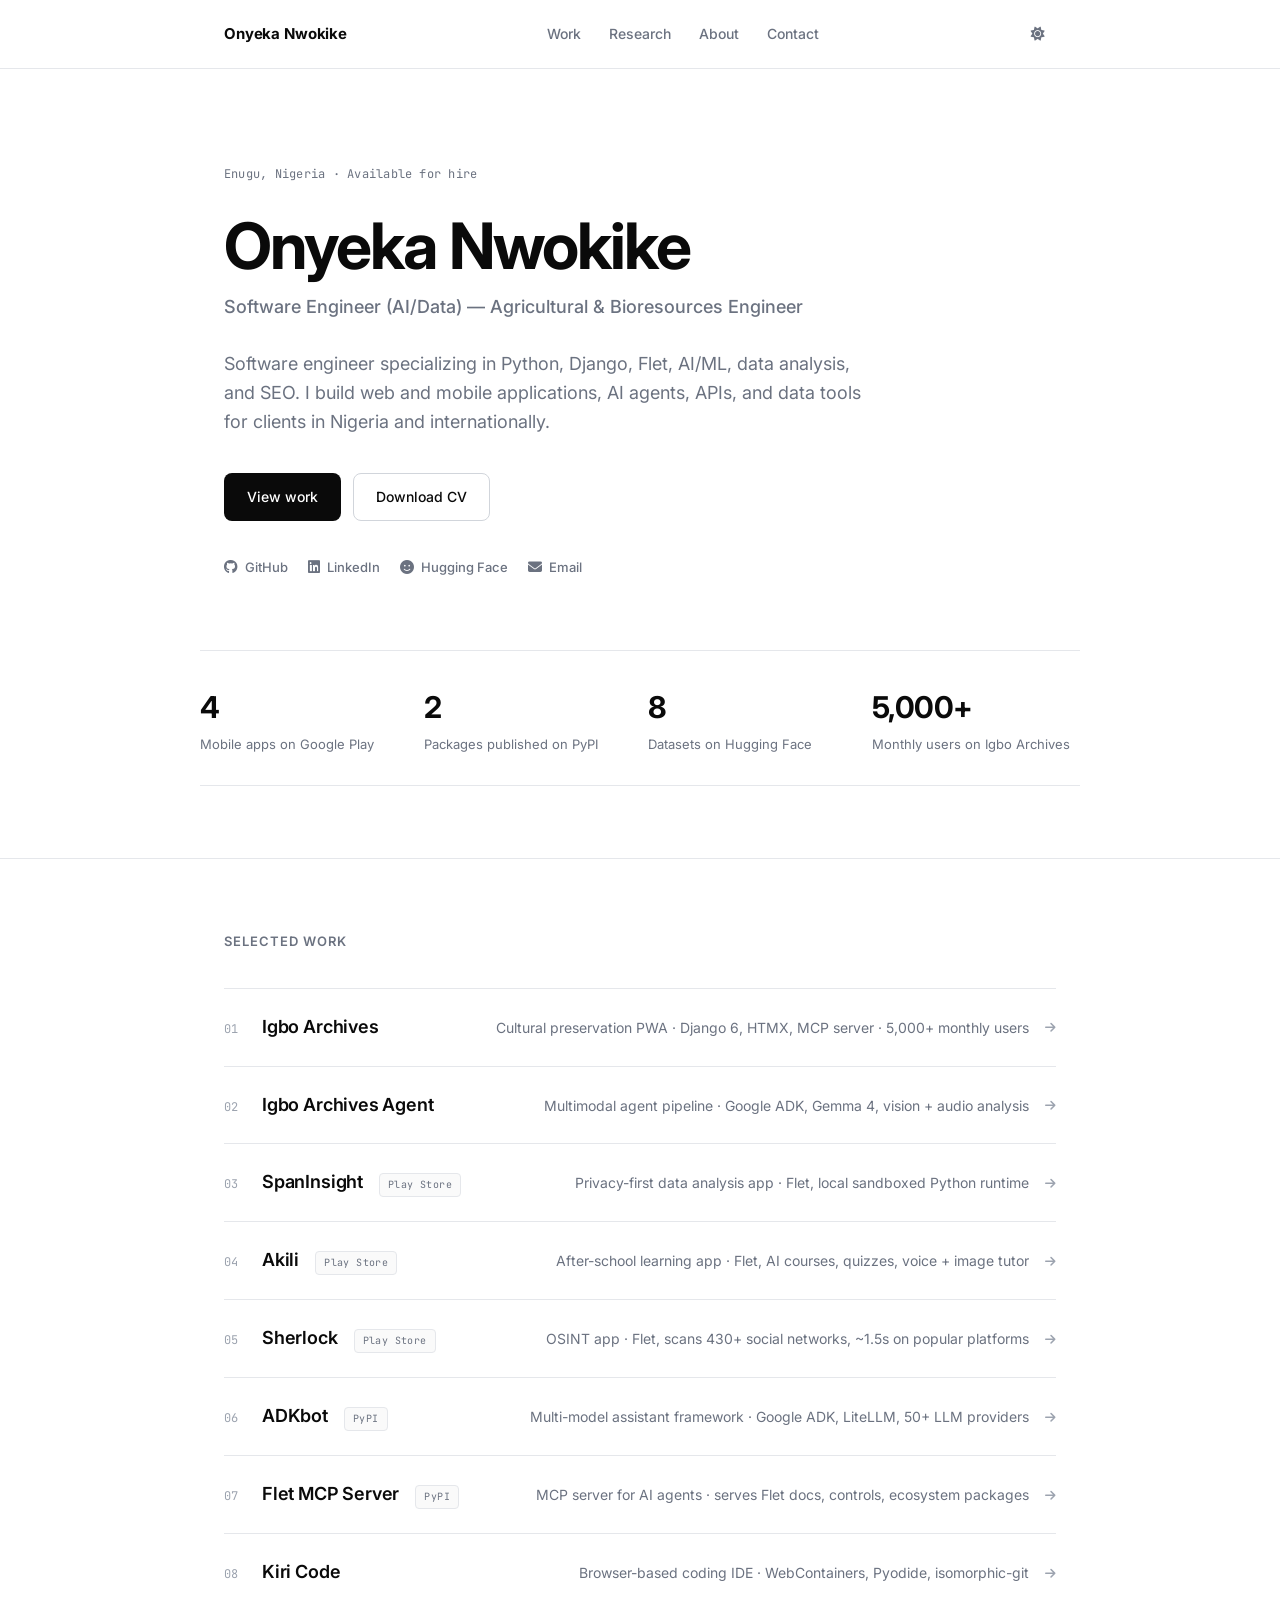
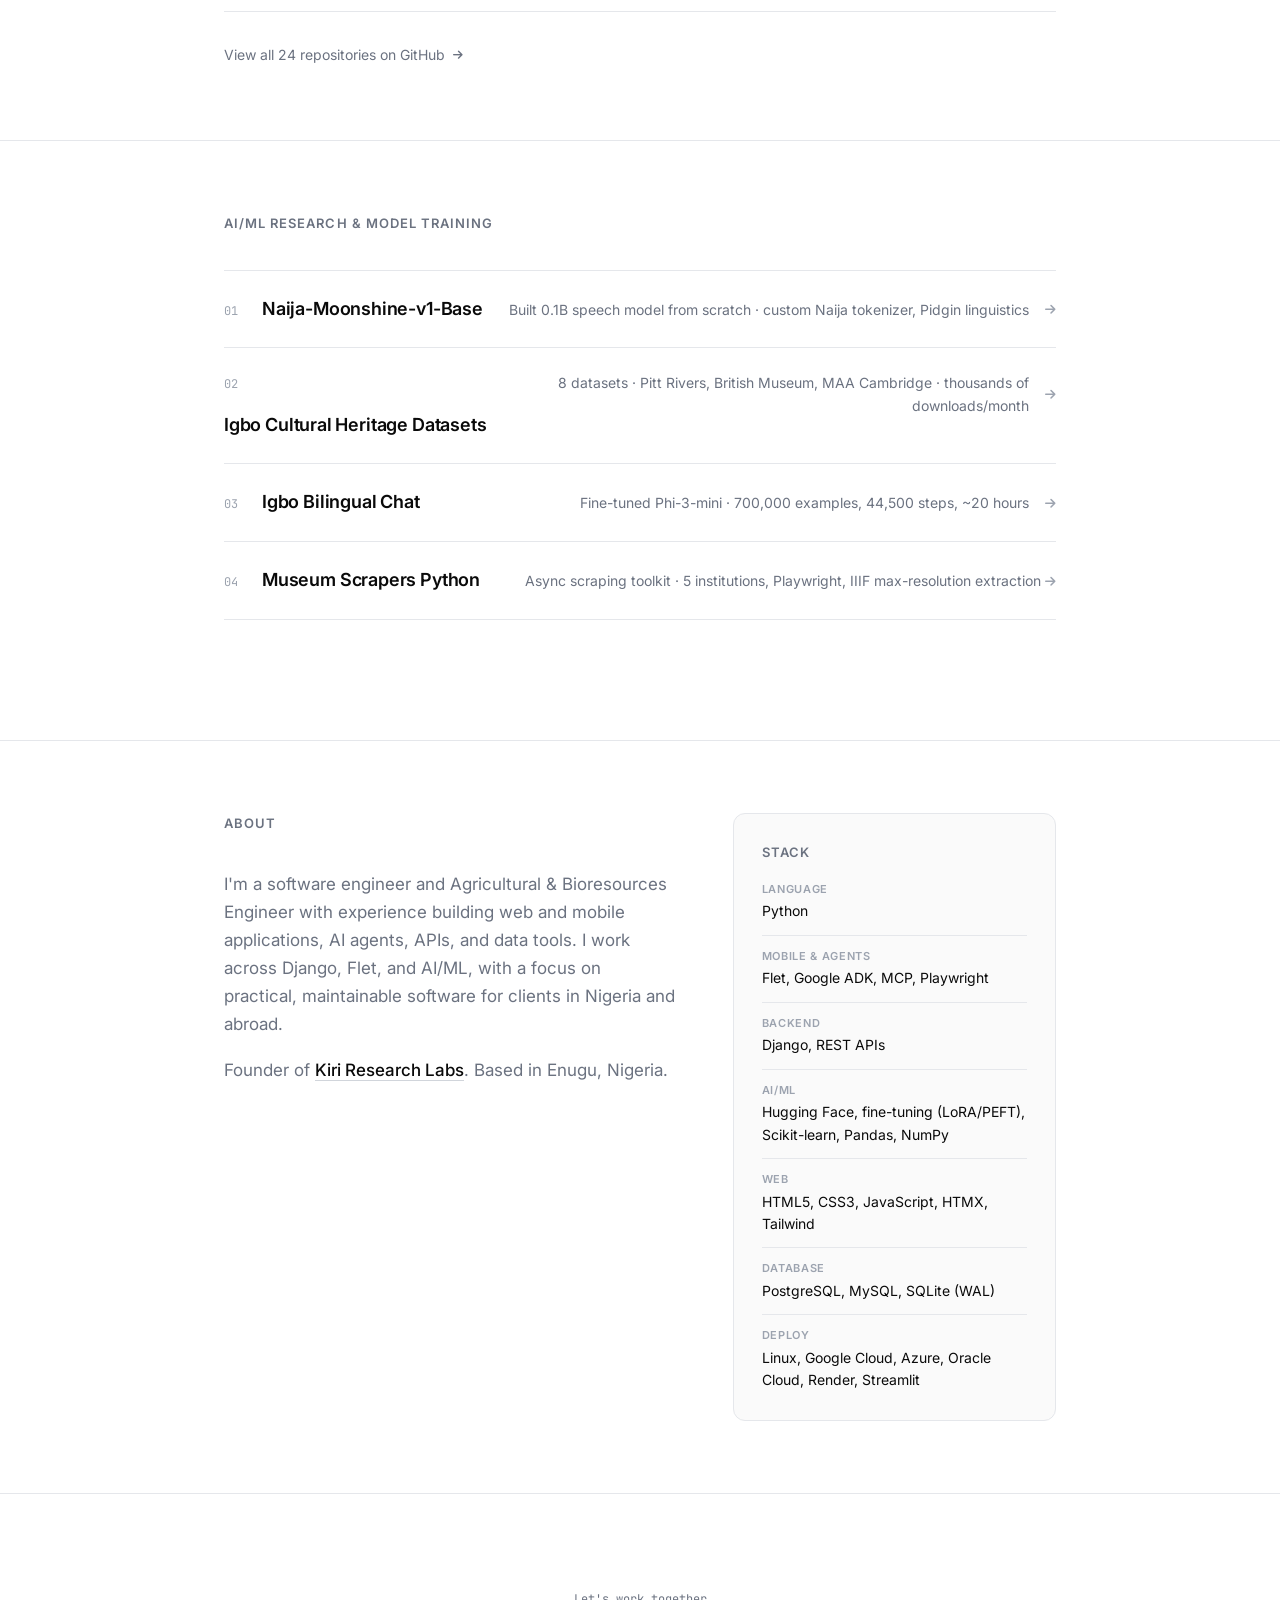
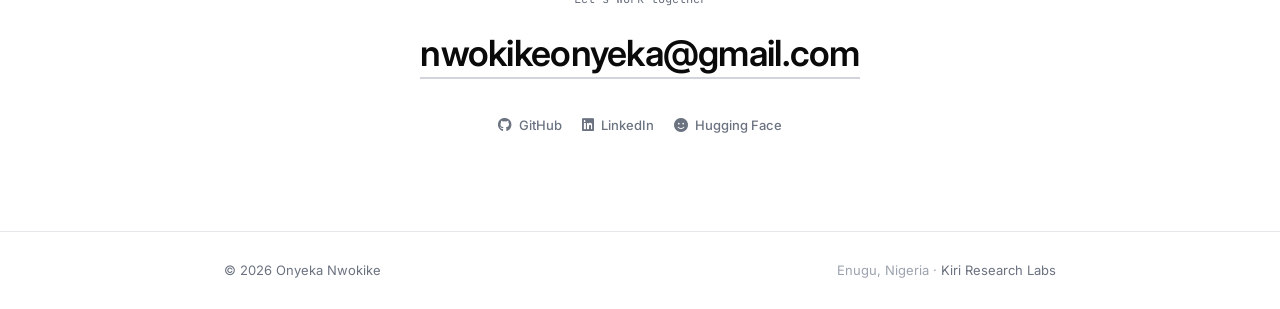
==== index.html @ c1fd8513 "Redesign portfolio (Minimal Mono) + update CV + services - index.html: generalist hero mirroring CV," ====
<!DOCTYPE html>
<html lang="en">
<head>
  <meta charset="utf-8"/>
  <meta name="viewport" content="width=device-width, initial-scale=1.0"/>
  <title>Onyeka Nwokike — Software Engineer (AI/Data)</title>
  <meta name="description" content="Onyeka Nwokike — Software Engineer specializing in Python, Django, Flet, AI/ML, data analysis, and SEO. Web and mobile applications, AI agents, APIs, and data tools."/>

  <!-- Theme: set BEFORE paint to avoid flash -->
  <script>
    (function () {
      try {
        var saved = localStorage.getItem('theme') || 'system';
        var sysDark = window.matchMedia('(prefers-color-scheme: dark)').matches;
        var dark = saved === 'dark' || (saved === 'system' && sysDark);
        document.documentElement.setAttribute('data-theme', dark ? 'dark' : 'light');
      } catch (e) {
        document.documentElement.setAttribute('data-theme', 'light');
      }
    })();
  </script>

  <link rel="preconnect" href="https://fonts.googleapis.com">
  <link rel="preconnect" href="https://fonts.gstatic.com" crossorigin>
  <link href="https://fonts.googleapis.com/css2?family=Inter:wght@400;500;600;700;800&family=JetBrains+Mono:wght@400;500&display=swap" rel="stylesheet">
  <link rel="stylesheet" href="https://cdnjs.cloudflare.com/ajax/libs/font-awesome/6.4.0/css/all.min.css">
  <link href="css/style.css" rel="stylesheet"/>
  <link href="images/FB_IMG.jpg" rel="icon"/>
</head>
<body>
  <nav class="nav">
    <div class="nav-inner">
      <a href="#top" class="nav-logo">Onyeka Nwokike</a>
      <ul class="nav-links" id="navLinks">
        <li><a href="#work">Work</a></li>
        <li><a href="#research">Research</a></li>
        <li><a href="#about">About</a></li>
        <li><a href="mailto:nwokikeonyeka@gmail.com">Contact</a></li>
      </ul>
      <div class="nav-actions">
        <button id="themeToggle" class="theme-toggle" title="Switch theme" aria-label="Switch theme">
          <i class="fas fa-sun icon-light" aria-hidden="true"></i>
          <i class="fas fa-moon icon-dark" aria-hidden="true"></i>
          <i class="fas fa-desktop icon-system" aria-hidden="true"></i>
        </button>
        <button class="menu-btn" id="menuBtn" aria-label="Open menu">
          <span class="bar"></span>
          <span class="bar"></span>
        </button>
      </div>
    </div>
  </nav>

  <div class="mobile-menu" id="mobileMenu">
    <button aria-label="Close menu" class="close-btn" id="closeMenu">×</button>
    <ul>
      <li><a href="#work">Work</a></li>
      <li><a href="#research">Research</a></li>
      <li><a href="#about">About</a></li>
      <li><a href="mailto:nwokikeonyeka@gmail.com">Contact</a></li>
    </ul>
  </div>

  <main id="top">

    <!-- HERO -->
    <section class="hero">
      <div class="container">
        <p class="eyebrow">Enugu, Nigeria · Available for hire</p>
        <h1 class="hero-title">Onyeka Nwokike</h1>
        <p class="hero-sub">Software Engineer (AI/Data) — Agricultural &amp; Bioresources Engineer</p>
        <p class="hero-lede">
          Software engineer specializing in Python, Django, Flet, AI/ML, data analysis, and SEO. I build web and mobile applications, AI agents, APIs, and data tools for clients in Nigeria and internationally.
        </p>
        <div class="hero-actions">
          <a class="btn btn-primary" href="#work">View work</a>
          <a class="btn btn-ghost" href="pdfs/CV_ONYEKA_NWOKIKE.pdf" target="_blank">Download CV</a>
        </div>
        <div class="hero-socials">
          <a href="https://github.com/Nwokike" target="_blank" aria-label="GitHub"><i class="fab fa-github"></i> GitHub</a>
          <a href="https://www.linkedin.com/in/onyeka-nwokike" target="_blank" aria-label="LinkedIn"><i class="fab fa-linkedin"></i> LinkedIn</a>
          <a href="https://huggingface.co/nwokikeonyeka" target="_blank" aria-label="Hugging Face"><i class="fas fa-face-smile"></i> Hugging Face</a>
          <a href="mailto:nwokikeonyeka@gmail.com" aria-label="Email"><i class="fas fa-envelope"></i> Email</a>
        </div>
      </div>
    </section>

    <!-- STATS -->
    <section class="stats">
      <div class="container stats-grid">
        <div class="stat">
          <div class="stat-num">4</div>
          <div class="stat-label">Mobile apps on Google Play</div>
        </div>
        <div class="stat">
          <div class="stat-num">2</div>
          <div class="stat-label">Packages published on PyPI</div>
        </div>
        <div class="stat">
          <div class="stat-num">8</div>
          <div class="stat-label">Datasets on Hugging Face</div>
        </div>
        <div class="stat">
          <div class="stat-num">5,000+</div>
          <div class="stat-label">Monthly users on Igbo Archives</div>
        </div>
      </div>
    </section>

    <!-- WORK -->
    <section class="section" id="work">
      <div class="container">
        <h2 class="section-head">Selected Work</h2>
        <ol class="work-list">

          <li class="work-item">
            <a class="work-link" href="https://github.com/Nwokike/igbo-archives-platform" target="_blank">
              <div class="work-meta">
                <span class="work-num">01</span>
                <span class="work-title">Igbo Archives</span>
              </div>
              <div class="work-info">
                <span class="work-desc">Cultural preservation PWA · Django 6, HTMX, MCP server · 5,000+ monthly users</span>
                <span class="work-arrow"><i class="fas fa-arrow-right"></i></span>
              </div>
            </a>
          </li>

          <li class="work-item">
            <a class="work-link" href="https://github.com/Nwokike/Archives-Agent" target="_blank">
              <div class="work-meta">
                <span class="work-num">02</span>
                <span class="work-title">Igbo Archives Agent</span>
              </div>
              <div class="work-info">
                <span class="work-desc">Multimodal agent pipeline · Google ADK, Gemma 4, vision + audio analysis</span>
                <span class="work-arrow"><i class="fas fa-arrow-right"></i></span>
              </div>
            </a>
          </li>

          <li class="work-item">
            <a class="work-link" href="https://play.google.com/store/apps/details?id=com.spaninsight.app" target="_blank">
              <div class="work-meta">
                <span class="work-num">03</span>
                <span class="work-title">SpanInsight</span>
                <span class="badge-store">Play Store</span>
              </div>
              <div class="work-info">
                <span class="work-desc">Privacy-first data analysis app · Flet, local sandboxed Python runtime</span>
                <span class="work-arrow"><i class="fas fa-arrow-right"></i></span>
              </div>
            </a>
          </li>

          <li class="work-item">
            <a class="work-link" href="https://play.google.com/store/apps/details?id=ng.kiri.akili" target="_blank">
              <div class="work-meta">
                <span class="work-num">04</span>
                <span class="work-title">Akili</span>
                <span class="badge-store">Play Store</span>
              </div>
              <div class="work-info">
                <span class="work-desc">After-school learning app · Flet, AI courses, quizzes, voice + image tutor</span>
                <span class="work-arrow"><i class="fas fa-arrow-right"></i></span>
              </div>
            </a>
          </li>

          <li class="work-item">
            <a class="work-link" href="https://play.google.com/store/apps/details?id=ng.kiri.sherlock" target="_blank">
              <div class="work-meta">
                <span class="work-num">05</span>
                <span class="work-title">Sherlock</span>
                <span class="badge-store">Play Store</span>
              </div>
              <div class="work-info">
                <span class="work-desc">OSINT app · Flet, scans 430+ social networks, ~1.5s on popular platforms</span>
                <span class="work-arrow"><i class="fas fa-arrow-right"></i></span>
              </div>
            </a>
          </li>

          <li class="work-item">
            <a class="work-link" href="https://github.com/Nwokike/ADKbot" target="_blank">
              <div class="work-meta">
                <span class="work-num">06</span>
                <span class="work-title">ADKbot</span>
                <span class="badge-store">PyPI</span>
              </div>
              <div class="work-info">
                <span class="work-desc">Multi-model assistant framework · Google ADK, LiteLLM, 50+ LLM providers</span>
                <span class="work-arrow"><i class="fas fa-arrow-right"></i></span>
              </div>
            </a>
          </li>

          <li class="work-item">
            <a class="work-link" href="https://github.com/Nwokike/flet-mcp-server" target="_blank">
              <div class="work-meta">
                <span class="work-num">07</span>
                <span class="work-title">Flet MCP Server</span>
                <span class="badge-store">PyPI</span>
              </div>
              <div class="work-info">
                <span class="work-desc">MCP server for AI agents · serves Flet docs, controls, ecosystem packages</span>
                <span class="work-arrow"><i class="fas fa-arrow-right"></i></span>
              </div>
            </a>
          </li>

          <li class="work-item">
            <a class="work-link" href="https://github.com/Nwokike/kiri-code" target="_blank">
              <div class="work-meta">
                <span class="work-num">08</span>
                <span class="work-title">Kiri Code</span>
              </div>
              <div class="work-info">
                <span class="work-desc">Browser-based coding IDE · WebContainers, Pyodide, isomorphic-git</span>
                <span class="work-arrow"><i class="fas fa-arrow-right"></i></span>
              </div>
            </a>
          </li>

        </ol>
        <a class="see-all" href="https://github.com/Nwokike?tab=repositories" target="_blank">View all 24 repositories on GitHub <i class="fas fa-arrow-right"></i></a>
      </div>
    </section>

    <!-- RESEARCH -->
    <section class="section" id="research">
      <div class="container">
        <h2 class="section-head">AI/ML Research &amp; Model Training</h2>
        <ol class="work-list">

          <li class="work-item">
            <a class="work-link" href="https://huggingface.co/KiriLabs/Naija-Moonshine-v1-Base" target="_blank">
              <div class="work-meta">
                <span class="work-num">01</span>
                <span class="work-title">Naija-Moonshine-v1-Base</span>
              </div>
              <div class="work-info">
                <span class="work-desc">Built 0.1B speech model from scratch · custom Naija tokenizer, Pidgin linguistics</span>
                <span class="work-arrow"><i class="fas fa-arrow-right"></i></span>
              </div>
            </a>
          </li>

          <li class="work-item">
            <a class="work-link" href="https://huggingface.co/nwokikeonyeka" target="_blank">
              <div class="work-meta">
                <span class="work-num">02</span>
                <span class="work-title">Igbo Cultural Heritage Datasets</span>
              </div>
              <div class="work-info">
                <span class="work-desc">8 datasets · Pitt Rivers, British Museum, MAA Cambridge · thousands of downloads/month</span>
                <span class="work-arrow"><i class="fas fa-arrow-right"></i></span>
              </div>
            </a>
          </li>

          <li class="work-item">
            <a class="work-link" href="https://github.com/Nwokike/igbo-bilingual-chat" target="_blank">
              <div class="work-meta">
                <span class="work-num">03</span>
                <span class="work-title">Igbo Bilingual Chat</span>
              </div>
              <div class="work-info">
                <span class="work-desc">Fine-tuned Phi-3-mini · 700,000 examples, 44,500 steps, ~20 hours</span>
                <span class="work-arrow"><i class="fas fa-arrow-right"></i></span>
              </div>
            </a>
          </li>

          <li class="work-item">
            <a class="work-link" href="https://github.com/Nwokike/museum-scrapers-python" target="_blank">
              <div class="work-meta">
                <span class="work-num">04</span>
                <span class="work-title">Museum Scrapers Python</span>
              </div>
              <div="work-info">
                <span class="work-desc">Async scraping toolkit · 5 institutions, Playwright, IIIF max-resolution extraction</span>
                <span class="work-arrow"><i class="fas fa-arrow-right"></i></span>
              </div>
            </a>
          </li>

        </ol>
      </div>
    </section>

    <!-- ABOUT -->
    <section class="section" id="about">
      <div class="container about-grid">
        <div>
          <h2 class="section-head">About</h2>
          <p class="about-text">
            I'm a software engineer and Agricultural &amp; Bioresources Engineer with experience building web and mobile applications, AI agents, APIs, and data tools. I work across Django, Flet, and AI/ML, with a focus on practical, maintainable software for clients in Nigeria and abroad.
          </p>
          <p class="about-text">
            Founder of <a href="https://kiri.ng" target="_blank" class="inline-link">Kiri Research Labs</a>. Based in Enugu, Nigeria.
          </p>
        </div>
        <div class="stack">
          <h3 class="stack-title">Stack</h3>
          <ul class="stack-list">
            <li><span class="stack-key">Language</span> Python</li>
            <li><span class="stack-key">Mobile &amp; Agents</span> Flet, Google ADK, MCP, Playwright</li>
            <li><span class="stack-key">Backend</span> Django, REST APIs</li>
            <li><span class="stack-key">AI/ML</span> Hugging Face, fine-tuning (LoRA/PEFT), Scikit-learn, Pandas, NumPy</li>
            <li><span class="stack-key">Web</span> HTML5, CSS3, JavaScript, HTMX, Tailwind</li>
            <li><span class="stack-key">Database</span> PostgreSQL, MySQL, SQLite (WAL)</li>
            <li><span class="stack-key">Deploy</span> Linux, Google Cloud, Azure, Oracle Cloud, Render, Streamlit</li>
          </ul>
        </div>
      </div>
    </section>

    <!-- CONTACT -->
    <section class="contact">
      <div class="container">
        <p class="contact-eyebrow">Let's work together</p>
        <h2 class="contact-title">
          <a href="mailto:nwokikeonyeka@gmail.com">nwokikeonyeka@gmail.com</a>
        </h2>
        <div class="hero-socials">
          <a href="https://github.com/Nwokike" target="_blank" aria-label="GitHub"><i class="fab fa-github"></i> GitHub</a>
          <a href="https://www.linkedin.com/in/onyeka-nwokike" target="_blank" aria-label="LinkedIn"><i class="fab fa-linkedin"></i> LinkedIn</a>
          <a href="https://huggingface.co/nwokikeonyeka" target="_blank" aria-label="Hugging Face"><i class="fas fa-face-smile"></i> Hugging Face</a>
        </div>
      </div>
    </section>

  </main>

  <footer class="footer">
    <div class="container footer-inner">
      <span>© <span id="year"></span> Onyeka Nwokike</span>
      <span class="footer-muted">Enugu, Nigeria · <a href="https://kiri.ng" target="_blank" class="footer-link">Kiri Research Labs</a></span>
    </div>
  </footer>

  <script src="js/script.js"></script>
</body>
</html>
---- css/style.css ----
/* ─────────────────────────────────────────────────────
   Onyeka Nwokike — Minimal Mono
   Theme: light / dark / system (via [data-theme])
   ───────────────────────────────────────────────────── */

/* TOKENS — LIGHT (default) */
:root,
[data-theme="light"] {
  --bg: #ffffff;
  --bg-subtle: #fafafa;
  --bg-elevated: #ffffff;
  --text: #0a0a0a;
  --text-muted: #6b7280;
  --text-faint: #9ca3af;
  --border: #e5e7eb;
  --border-strong: #d1d5db;
  --accent: #0a0a0a;
  --accent-contrast: #ffffff;
  --hover: #f5f5f5;
  --radius: 12px;
  --radius-sm: 8px;
}

/* TOKENS — DARK */
[data-theme="dark"] {
  --bg: #0a0a0a;
  --bg-subtle: #111111;
  --bg-elevated: #161616;
  --text: #fafafa;
  --text-muted: #9ca3af;
  --text-faint: #6b7280;
  --border: #1f1f1f;
  --border-strong: #2a2a2a;
  --accent: #ffffff;
  --accent-contrast: #0a0a0a;
  --hover: #1a1a1a;
}

/* Follow system if user hasn't explicitly chosen */
@media (prefers-color-scheme: dark) {
  :root:not([data-theme]) {
    --bg: #0a0a0a;
    --bg-subtle: #111111;
    --bg-elevated: #161616;
    --text: #fafafa;
    --text-muted: #9ca3af;
    --text-faint: #6b7280;
    --border: #1f1f1f;
    --border-strong: #2a2a2a;
    --accent: #ffffff;
    --accent-contrast: #0a0a0a;
    --hover: #1a1a1a;
  }
}

/* RESET */
*, *::before, *::after { box-sizing: border-box; margin: 0; padding: 0; }
html { scroll-behavior: smooth; -webkit-text-size-adjust: 100%; }
body {
  font-family: 'Inter', -apple-system, BlinkMacSystemFont, sans-serif;
  background: var(--bg);
  color: var(--text);
  line-height: 1.6;
  font-size: 16px;
  -webkit-font-smoothing: antialiased;
  -moz-osx-font-smoothing: grayscale;
  transition: background-color 0.2s ease, color 0.2s ease;
}
a { color: inherit; text-decoration: none; }
ol, ul { list-style: none; }
img { max-width: 100%; display: block; }
button { font: inherit; cursor: pointer; background: none; border: none; color: inherit; }

/* LAYOUT */
.container { max-width: 880px; margin: 0 auto; padding: 0 24px; }

/* NAV */
.nav {
  position: sticky; top: 0; z-index: 50;
  background: color-mix(in srgb, var(--bg) 85%, transparent);
  backdrop-filter: saturate(180%) blur(12px);
  -webkit-backdrop-filter: saturate(180%) blur(12px);
  border-bottom: 1px solid var(--border);
}
.nav-inner {
  max-width: 880px; margin: 0 auto; padding: 16px 24px;
  display: flex; align-items: center; justify-content: space-between; gap: 16px;
}
.nav-logo { font-weight: 700; font-size: 15px; letter-spacing: -0.01em; }
.nav-links { display: flex; gap: 28px; }
.nav-links a {
  color: var(--text-muted); font-size: 14px; font-weight: 500;
  transition: color 0.15s ease;
}
.nav-links a:hover { color: var(--text); }
.nav-actions { display: flex; align-items: center; gap: 8px; }

/* THEME TOGGLE — 3-state (system / light / dark) */
.theme-toggle {
  width: 36px; height: 36px;
  display: inline-flex; align-items: center; justify-content: center;
  border-radius: 8px; color: var(--text-muted);
  transition: background-color 0.15s ease, color 0.15s ease;
}
.theme-toggle:hover { background: var(--hover); color: var(--text); }
.theme-toggle i { display: none; font-size: 14px; }
[data-theme="light"] .theme-toggle .icon-light,
[data-theme="dark"]  .theme-toggle .icon-dark { display: block; }
:root:not([data-theme]) .theme-toggle .icon-system { display: block; }
@media (prefers-color-scheme: light) {
  :root:not([data-theme]) .theme-toggle .icon-light { display: block; }
  :root:not([data-theme]) .theme-toggle .icon-system { display: none; }
}
@media (prefers-color-scheme: dark) {
  :root:not([data-theme]) .theme-toggle .icon-dark { display: block; }
  :root:not([data-theme]) .theme-toggle .icon-light { display: none; }
}

/* MOBILE MENU BUTTON */
.menu-btn { display: none; width: 36px; height: 36px; flex-direction: column; gap: 5px; align-items: center; justify-content: center; border-radius: 8px; }
.menu-btn .bar { width: 20px; height: 2px; background: var(--text); transition: transform 0.2s ease; }
.menu-btn:hover { background: var(--hover); }

/* HERO */
.hero { padding: 96px 0 72px; }
.eyebrow {
  font-family: 'JetBrains Mono', monospace; font-size: 12px;
  color: var(--text-muted); margin-bottom: 28px;
  letter-spacing: 0.02em;
}
.hero-title {
  font-size: clamp(38px, 7vw, 64px);
  font-weight: 700; letter-spacing: -0.03em; line-height: 1.05;
  margin-bottom: 14px;
}
.hero-sub {
  font-size: clamp(15px, 2vw, 18px);
  color: var(--text-muted); font-weight: 500; margin-bottom: 28px;
}
.muted { color: var(--text-muted); }
.hero-lede {
  font-size: 18px; color: var(--text-muted); max-width: 60ch;
  margin-bottom: 36px;
}
.hero-actions { display: flex; gap: 12px; margin-bottom: 36px; flex-wrap: wrap; }
.btn {
  display: inline-flex; align-items: center; gap: 8px;
  padding: 12px 22px; font-size: 14px; font-weight: 500;
  border-radius: var(--radius-sm); transition: all 0.15s ease;
  border: 1px solid transparent;
}
.btn-primary { background: var(--accent); color: var(--accent-contrast); }
.btn-primary:hover { transform: translateY(-1px); box-shadow: 0 4px 12px rgba(0,0,0,0.12); }
.btn-ghost { background: transparent; color: var(--text); border-color: var(--border-strong); }
.btn-ghost:hover { background: var(--hover); }

/* SOCIALS */
.hero-socials { display: flex; gap: 20px; flex-wrap: wrap; }
.hero-socials a {
  display: inline-flex; align-items: center; gap: 7px;
  font-size: 13px; color: var(--text-muted); font-weight: 500;
  transition: color 0.15s ease;
}
.hero-socials a:hover { color: var(--text); }
.hero-socials i { font-size: 14px; }

/* STATS */
.stats { padding: 0 0 72px; }
.stats-grid {
  display: grid; grid-template-columns: repeat(4, 1fr); gap: 16px;
  padding: 32px 0; border-top: 1px solid var(--border); border-bottom: 1px solid var(--border);
}
.stat-num { font-size: 30px; font-weight: 700; letter-spacing: -0.02em; margin-bottom: 4px; }
.stat-label { font-size: 13px; color: var(--text-muted); line-height: 1.4; }

/* SECTIONS */
.section { padding: 72px 0; border-top: 1px solid var(--border); }
.section-head {
  font-size: 13px; font-weight: 600; color: var(--text-muted);
  text-transform: uppercase; letter-spacing: 0.08em;
  margin-bottom: 36px;
}

/* WORK LIST */
.work-list { display: flex; flex-direction: column; }
.work-item { border-bottom: 1px solid var(--border); }
.work-item:first-child { border-top: 1px solid var(--border); }
.work-link {
  display: block; padding: 24px 0;
  display: flex; align-items: baseline; justify-content: space-between; gap: 20px;
  transition: padding 0.18s ease, background-color 0.18s ease;
}
.work-link:hover { padding-left: 12px; padding-right: 12px; }
.work-meta { display: flex; align-items: baseline; gap: 16px; flex-wrap: wrap; }
.work-num {
  font-family: 'JetBrains Mono', monospace; font-size: 12px;
  color: var(--text-faint); min-width: 22px;
}
.work-title { font-size: 18px; font-weight: 600; letter-spacing: -0.01em; }
.work-info { display: flex; align-items: center; gap: 16px; text-align: right; }
.work-desc { font-size: 14px; color: var(--text-muted); }
.work-arrow {
  color: var(--text-faint); font-size: 12px;
  transition: transform 0.18s ease, color 0.18s ease;
}
.work-link:hover .work-arrow { color: var(--text); transform: translateX(4px); }
.badge-store {
  font-family: 'JetBrains Mono', monospace; font-size: 10px;
  padding: 3px 8px; border-radius: 4px;
  background: var(--bg-subtle); color: var(--text-muted);
  border: 1px solid var(--border); letter-spacing: 0.04em;
}

.see-all {
  display: inline-flex; align-items: center; gap: 8px;
  margin-top: 32px; font-size: 14px; color: var(--text-muted);
  transition: color 0.15s ease;
}
.see-all:hover { color: var(--text); }
.see-all i { font-size: 11px; transition: transform 0.15s ease; }
.see-all:hover i { transform: translateX(3px); }

/* ABOUT */
.about-grid { display: grid; grid-template-columns: 1.4fr 1fr; gap: 56px; align-items: start; }
.about-text { font-size: 17px; color: var(--text-muted); margin-bottom: 18px; line-height: 1.65; }
.inline-link { color: var(--text); font-weight: 500; border-bottom: 1px solid var(--border-strong); }
.inline-link:hover { border-bottom-color: var(--text); }
.stack { padding: 28px; background: var(--bg-subtle); border: 1px solid var(--border); border-radius: var(--radius); }
.stack-title {
  font-size: 13px; font-weight: 600; color: var(--text-muted);
  text-transform: uppercase; letter-spacing: 0.08em; margin-bottom: 18px;
}
.stack-list { display: flex; flex-direction: column; gap: 12px; }
.stack-list li {
  font-size: 14px; color: var(--text); display: flex; flex-direction: column; gap: 2px;
  padding-bottom: 12px; border-bottom: 1px solid var(--border);
}
.stack-list li:last-child { border-bottom: none; padding-bottom: 0; }
.stack-key {
  font-size: 11px; color: var(--text-faint); font-weight: 600;
  text-transform: uppercase; letter-spacing: 0.06em;
}

/* CONTACT */
.contact { padding: 96px 0; border-top: 1px solid var(--border); text-align: center; }
.contact-eyebrow { font-family: 'JetBrains Mono', monospace; font-size: 12px; color: var(--text-muted); margin-bottom: 16px; }
.contact-title { font-size: clamp(22px, 4vw, 36px); font-weight: 600; letter-spacing: -0.02em; margin-bottom: 32px; }
.contact-title a { border-bottom: 2px solid var(--border-strong); padding-bottom: 2px; transition: border-color 0.15s ease; }
.contact-title a:hover { border-bottom-color: var(--text); }
.contact .hero-socials { justify-content: center; }

/* FOOTER */
.footer { border-top: 1px solid var(--border); padding: 28px 0; }
.footer-inner { display: flex; justify-content: space-between; align-items: center; gap: 12px; flex-wrap: wrap; font-size: 13px; color: var(--text-muted); }
.footer-muted { color: var(--text-faint); }
.footer-link { color: var(--text-muted); border-bottom: 1px solid transparent; transition: color 0.15s ease, border-color 0.15s ease; }
.footer-link:hover { color: var(--text); border-bottom-color: var(--text); }

/* ───────── SERVICES PAGE ───────── */
.page-hero { padding: 80px 0 40px; }
.page-title { font-size: clamp(28px, 5vw, 44px); font-weight: 700; letter-spacing: -0.02em; margin-bottom: 16px; }
.page-lede { font-size: 17px; color: var(--text-muted); max-width: 60ch; }

.services-grid {
  display: grid; grid-template-columns: repeat(2, 1fr); gap: 16px;
  margin-top: 8px;
}
.service-card {
  padding: 28px; background: var(--bg-subtle); border: 1px solid var(--border);
  border-radius: var(--radius); display: flex; flex-direction: column; gap: 14px;
  transition: border-color 0.18s ease, transform 0.18s ease;
}
.service-card:hover { border-color: var(--border-strong); transform: translateY(-2px); }
.service-card h3 { font-size: 18px; font-weight: 600; letter-spacing: -0.01em; }
.service-card p { font-size: 14px; color: var(--text-muted); }
.service-details {
  font-size: 13px; color: var(--text-muted); line-height: 1.6;
  padding: 14px; background: var(--bg); border-radius: var(--radius-sm);
  border: 1px solid var(--border);
}
.service-details ul { padding-left: 18px; margin: 8px 0; }
.service-details ul li { margin-bottom: 4px; }
.service-price { font-size: 15px; font-weight: 600; color: var(--text); }
.service-cta { margin-top: auto; }
.btn-block {
  display: flex; align-items: center; justify-content: center; gap: 8px;
  width: 100%; padding: 11px 16px; font-size: 14px; font-weight: 500;
  border-radius: var(--radius-sm); border: 1px solid var(--border-strong);
  background: transparent; color: var(--text); transition: all 0.15s ease;
}
.btn-block:hover { background: var(--hover); }

/* FAQ */
.faq-list { margin-top: 8px; }
.faq-item { border-bottom: 1px solid var(--border); }
.faq-item:first-child { border-top: 1px solid var(--border); }
.faq-question {
  width: 100%; text-align: left; padding: 22px 0;
  display: flex; justify-content: space-between; align-items: center; gap: 16px;
  font-size: 16px; font-weight: 500; color: var(--text);
}
.faq-toggle { color: var(--text-faint); font-size: 18px; transition: transform 0.2s ease; }
.faq-item.open .faq-toggle { transform: rotate(45deg); }
.faq-answer {
  max-height: 0; overflow: hidden;
  transition: max-height 0.3s ease, padding 0.3s ease;
  font-size: 15px; color: var(--text-muted); line-height: 1.6;
}
.faq-item.open .faq-answer { max-height: 240px; padding-bottom: 22px; }

@media (max-width: 768px) {
  .services-grid { grid-template-columns: 1fr; }
  .page-hero { padding: 64px 0 32px; }
}

/* MOBILE MENU PANEL */
.mobile-menu {
  position: fixed; inset: 0; z-index: 100; background: var(--bg);
  transform: translateX(100%); transition: transform 0.25s ease;
  display: flex; flex-direction: column; justify-content: center; align-items: center; gap: 24px;
}
.mobile-menu.open { transform: translateX(0); }
.mobile-menu ul { display: flex; flex-direction: column; align-items: center; gap: 28px; }
.mobile-menu a { font-size: 22px; font-weight: 600; }
.close-btn {
  position: absolute; top: 22px; right: 24px;
  width: 44px; height: 44px; font-size: 28px; color: var(--text);
  display: inline-flex; align-items: center; justify-content: center;
}

/* ───────── RESPONSIVE ───────── */
@media (max-width: 768px) {
  .nav-links { display: none; }
  .menu-btn { display: inline-flex; }
  .hero { padding: 64px 0 56px; }
  .hero-lede { font-size: 16px; }
  .stats-grid { grid-template-columns: repeat(2, 1fr); gap: 28px 16px; }
  .section { padding: 56px 0; }
  .work-link { flex-direction: column; align-items: flex-start; gap: 8px; }
  .work-info { text-align: left; justify-content: space-between; width: 100%; }
  .work-desc { font-size: 13px; }
  .about-grid { grid-template-columns: 1fr; gap: 32px; }
  .contact { padding: 72px 0; }
}
@media (max-width: 480px) {
  .hero-title { font-size: 30px; }
  .stat-num { font-size: 24px; }
}
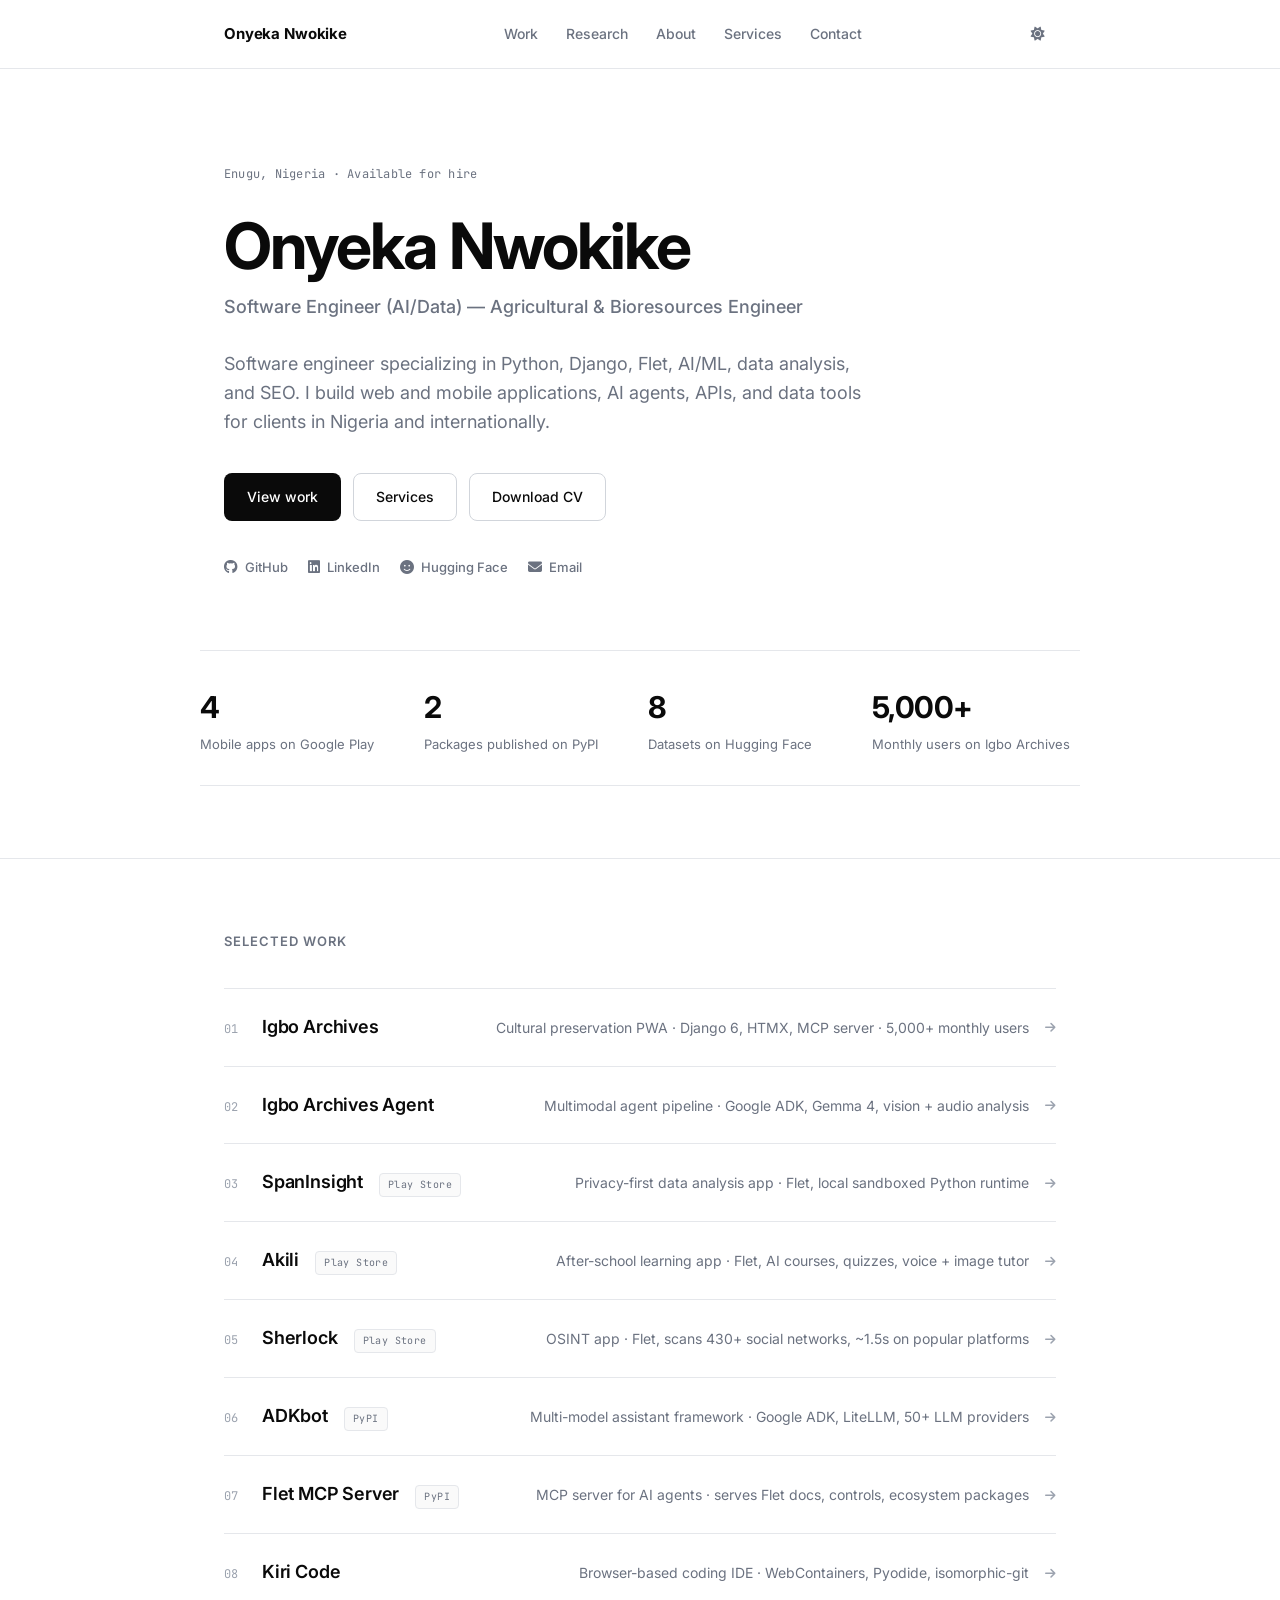
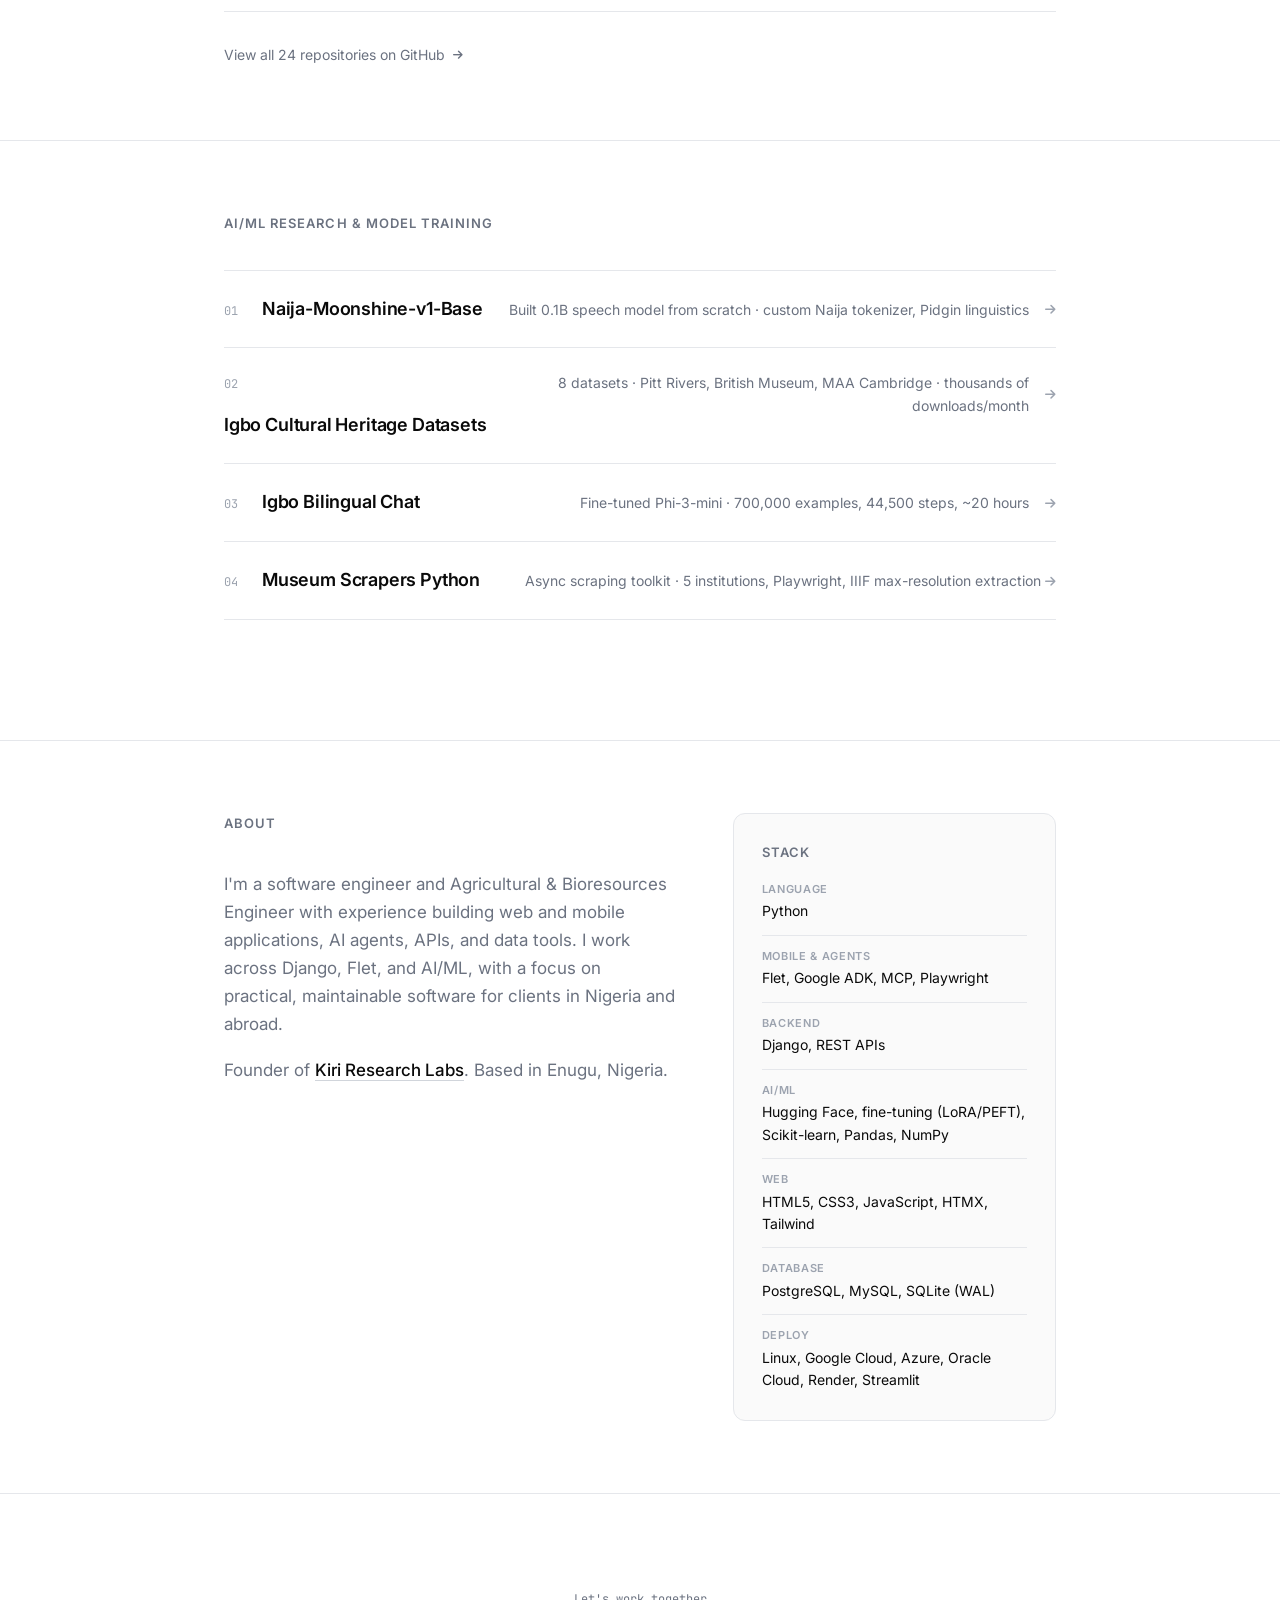
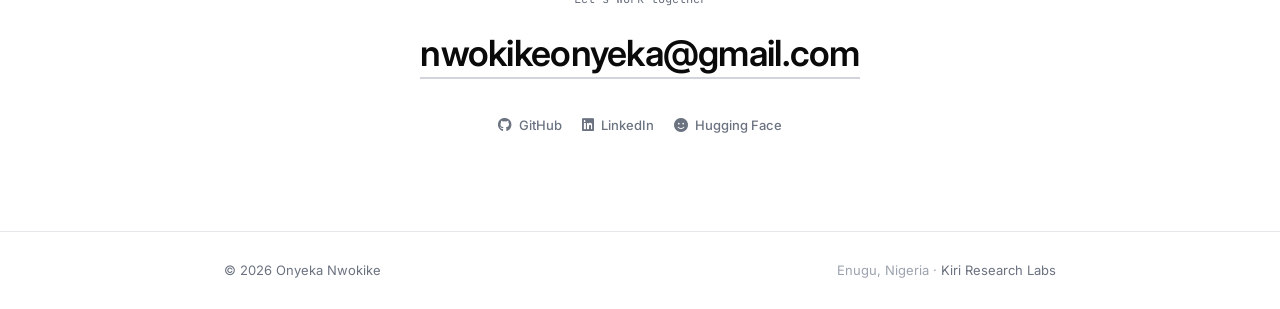
==== commit c0e4661a: "Link services from nav+hero CTA, cut prices by $100, remove orphan PDF - index.html: add Services to" ====
--- a/index.html
+++ b/index.html
@@ -35,6 +35,7 @@
         <li><a href="#work">Work</a></li>
         <li><a href="#research">Research</a></li>
         <li><a href="#about">About</a></li>
+        <li><a href="services.html">Services</a></li>
         <li><a href="mailto:nwokikeonyeka@gmail.com">Contact</a></li>
       </ul>
       <div class="nav-actions">
@@ -57,6 +58,7 @@
       <li><a href="#work">Work</a></li>
       <li><a href="#research">Research</a></li>
       <li><a href="#about">About</a></li>
+      <li><a href="services.html">Services</a></li>
       <li><a href="mailto:nwokikeonyeka@gmail.com">Contact</a></li>
     </ul>
   </div>
@@ -74,6 +76,7 @@
         </p>
         <div class="hero-actions">
           <a class="btn btn-primary" href="#work">View work</a>
+          <a class="btn btn-ghost" href="services.html">Services</a>
           <a class="btn btn-ghost" href="pdfs/CV_ONYEKA_NWOKIKE.pdf" target="_blank">Download CV</a>
         </div>
         <div class="hero-socials">
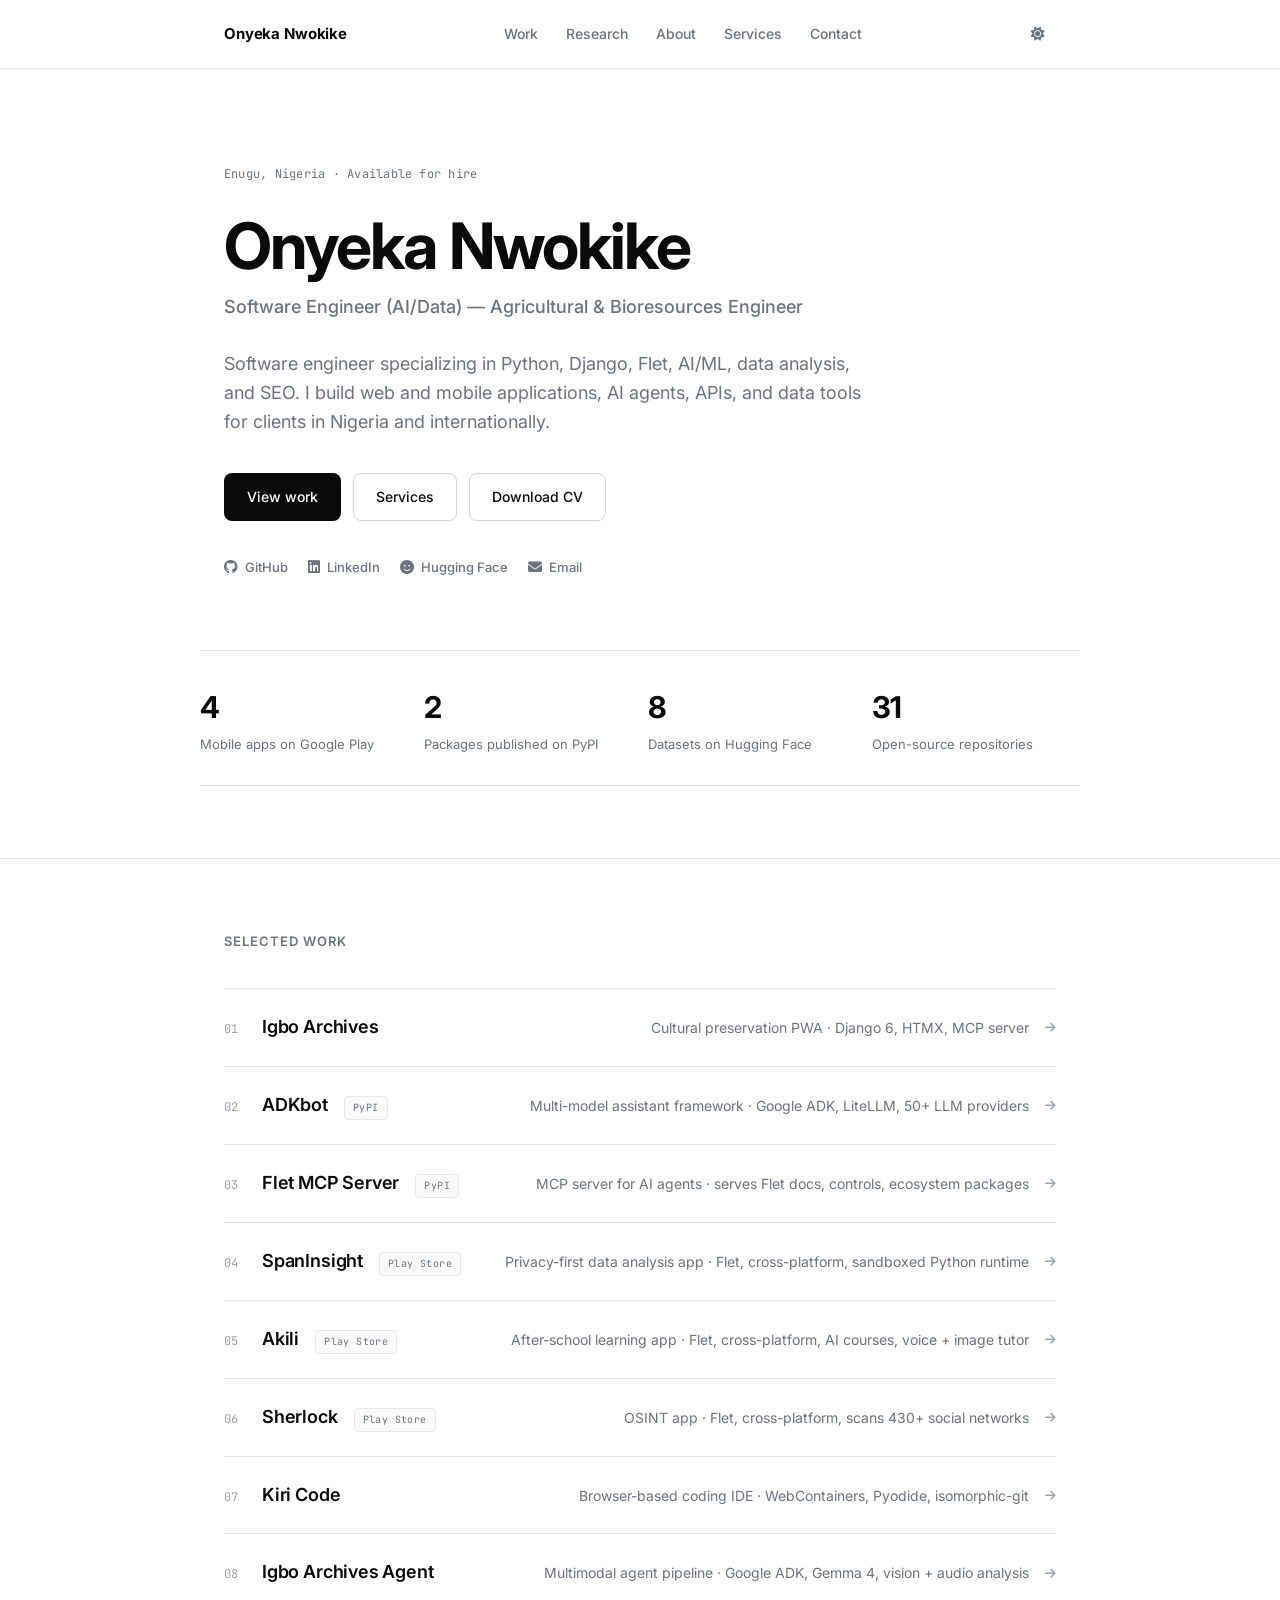
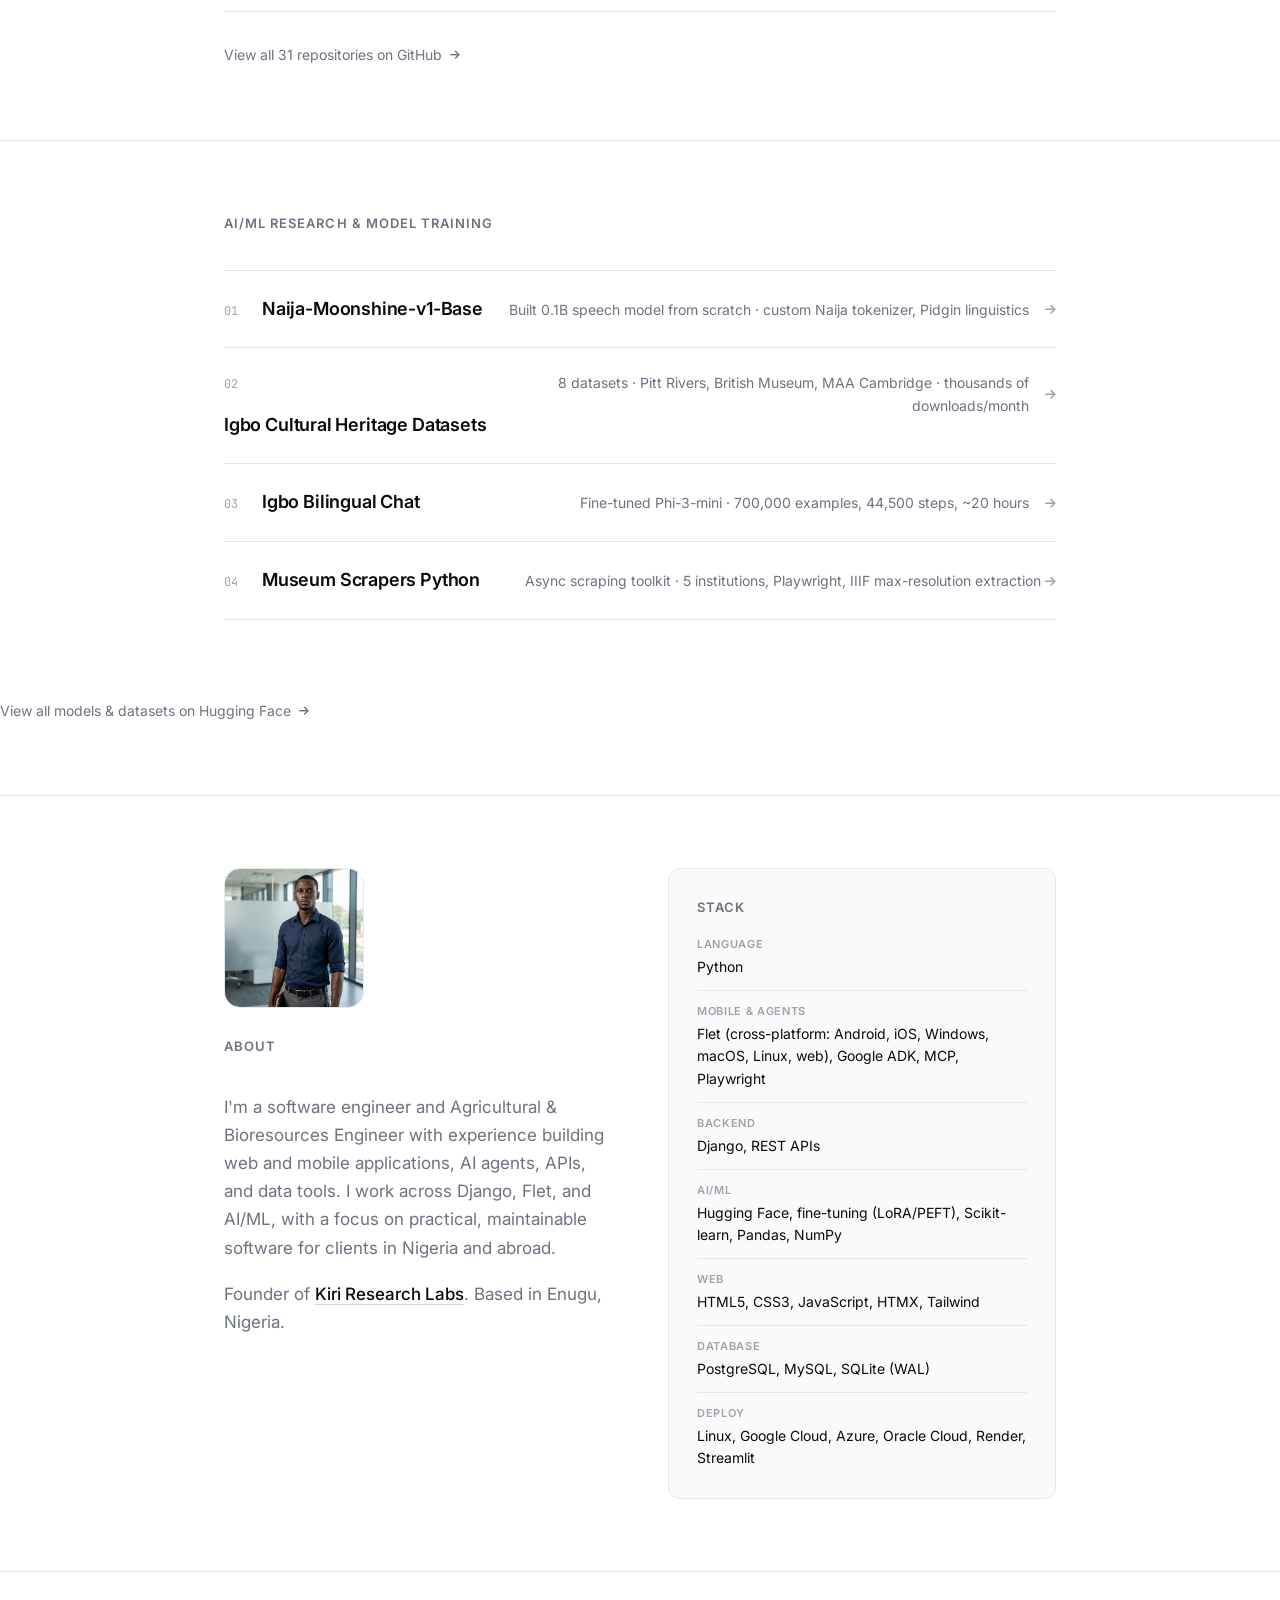
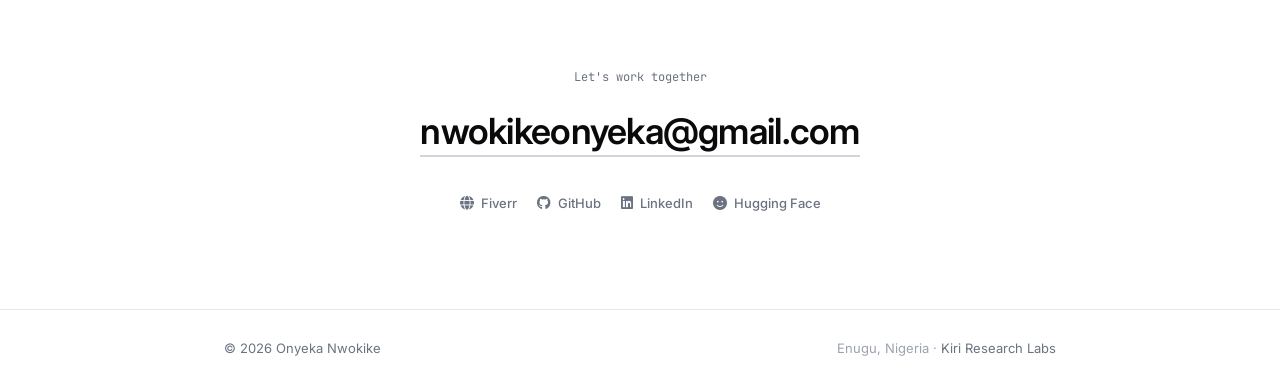
==== commit 3cbf5ac7: "upgdate" ====
--- a/index.html
+++ b/index.html
@@ -104,8 +104,8 @@
           <div class="stat-label">Datasets on Hugging Face</div>
         </div>
         <div class="stat">
-          <div class="stat-num">5,000+</div>
-          <div class="stat-label">Monthly users on Igbo Archives</div>
+          <div class="stat-num">31</div>
+          <div class="stat-label">Open-source repositories</div>
         </div>
       </div>
     </section>
@@ -123,20 +123,35 @@
                 <span class="work-title">Igbo Archives</span>
               </div>
               <div class="work-info">
-                <span class="work-desc">Cultural preservation PWA · Django 6, HTMX, MCP server · 5,000+ monthly users</span>
-                <span class="work-arrow"><i class="fas fa-arrow-right"></i></span>
-              </div>
-            </a>
-          </li>
-
-          <li class="work-item">
-            <a class="work-link" href="https://github.com/Nwokike/Archives-Agent" target="_blank">
+                <span class="work-desc">Cultural preservation PWA · Django 6, HTMX, MCP server</span>
+                <span class="work-arrow"><i class="fas fa-arrow-right"></i></span>
+              </div>
+            </a>
+          </li>
+
+          <li class="work-item">
+            <a class="work-link" href="https://github.com/Nwokike/ADKbot" target="_blank">
               <div class="work-meta">
                 <span class="work-num">02</span>
-                <span class="work-title">Igbo Archives Agent</span>
-              </div>
-              <div class="work-info">
-                <span class="work-desc">Multimodal agent pipeline · Google ADK, Gemma 4, vision + audio analysis</span>
+                <span class="work-title">ADKbot</span>
+                <span class="badge-store">PyPI</span>
+              </div>
+              <div class="work-info">
+                <span class="work-desc">Multi-model assistant framework · Google ADK, LiteLLM, 50+ LLM providers</span>
+                <span class="work-arrow"><i class="fas fa-arrow-right"></i></span>
+              </div>
+            </a>
+          </li>
+
+          <li class="work-item">
+            <a class="work-link" href="https://github.com/Nwokike/flet-mcp-server" target="_blank">
+              <div class="work-meta">
+                <span class="work-num">03</span>
+                <span class="work-title">Flet MCP Server</span>
+                <span class="badge-store">PyPI</span>
+              </div>
+              <div class="work-info">
+                <span class="work-desc">MCP server for AI agents · serves Flet docs, controls, ecosystem packages</span>
                 <span class="work-arrow"><i class="fas fa-arrow-right"></i></span>
               </div>
             </a>
@@ -145,12 +160,12 @@
           <li class="work-item">
             <a class="work-link" href="https://play.google.com/store/apps/details?id=com.spaninsight.app" target="_blank">
               <div class="work-meta">
-                <span class="work-num">03</span>
+                <span class="work-num">04</span>
                 <span class="work-title">SpanInsight</span>
                 <span class="badge-store">Play Store</span>
               </div>
               <div class="work-info">
-                <span class="work-desc">Privacy-first data analysis app · Flet, local sandboxed Python runtime</span>
+                <span class="work-desc">Privacy-first data analysis app · Flet, cross-platform, sandboxed Python runtime</span>
                 <span class="work-arrow"><i class="fas fa-arrow-right"></i></span>
               </div>
             </a>
@@ -159,12 +174,12 @@
           <li class="work-item">
             <a class="work-link" href="https://play.google.com/store/apps/details?id=ng.kiri.akili" target="_blank">
               <div class="work-meta">
-                <span class="work-num">04</span>
+                <span class="work-num">05</span>
                 <span class="work-title">Akili</span>
                 <span class="badge-store">Play Store</span>
               </div>
               <div class="work-info">
-                <span class="work-desc">After-school learning app · Flet, AI courses, quizzes, voice + image tutor</span>
+                <span class="work-desc">After-school learning app · Flet, cross-platform, AI courses, voice + image tutor</span>
                 <span class="work-arrow"><i class="fas fa-arrow-right"></i></span>
               </div>
             </a>
@@ -173,60 +188,45 @@
           <li class="work-item">
             <a class="work-link" href="https://play.google.com/store/apps/details?id=ng.kiri.sherlock" target="_blank">
               <div class="work-meta">
-                <span class="work-num">05</span>
+                <span class="work-num">06</span>
                 <span class="work-title">Sherlock</span>
                 <span class="badge-store">Play Store</span>
               </div>
               <div class="work-info">
-                <span class="work-desc">OSINT app · Flet, scans 430+ social networks, ~1.5s on popular platforms</span>
-                <span class="work-arrow"><i class="fas fa-arrow-right"></i></span>
-              </div>
-            </a>
-          </li>
-
-          <li class="work-item">
-            <a class="work-link" href="https://github.com/Nwokike/ADKbot" target="_blank">
-              <div class="work-meta">
-                <span class="work-num">06</span>
-                <span class="work-title">ADKbot</span>
-                <span class="badge-store">PyPI</span>
-              </div>
-              <div class="work-info">
-                <span class="work-desc">Multi-model assistant framework · Google ADK, LiteLLM, 50+ LLM providers</span>
-                <span class="work-arrow"><i class="fas fa-arrow-right"></i></span>
-              </div>
-            </a>
-          </li>
-
-          <li class="work-item">
-            <a class="work-link" href="https://github.com/Nwokike/flet-mcp-server" target="_blank">
+                <span class="work-desc">OSINT app · Flet, cross-platform, scans 430+ social networks</span>
+                <span class="work-arrow"><i class="fas fa-arrow-right"></i></span>
+              </div>
+            </a>
+          </li>
+
+          <li class="work-item">
+            <a class="work-link" href="https://github.com/Nwokike/kiri-code" target="_blank">
               <div class="work-meta">
                 <span class="work-num">07</span>
-                <span class="work-title">Flet MCP Server</span>
-                <span class="badge-store">PyPI</span>
-              </div>
-              <div class="work-info">
-                <span class="work-desc">MCP server for AI agents · serves Flet docs, controls, ecosystem packages</span>
-                <span class="work-arrow"><i class="fas fa-arrow-right"></i></span>
-              </div>
-            </a>
-          </li>
-
-          <li class="work-item">
-            <a class="work-link" href="https://github.com/Nwokike/kiri-code" target="_blank">
+                <span class="work-title">Kiri Code</span>
+              </div>
+              <div class="work-info">
+                <span class="work-desc">Browser-based coding IDE · WebContainers, Pyodide, isomorphic-git</span>
+                <span class="work-arrow"><i class="fas fa-arrow-right"></i></span>
+              </div>
+            </a>
+          </li>
+
+          <li class="work-item">
+            <a class="work-link" href="https://github.com/Nwokike/Archives-Agent" target="_blank">
               <div class="work-meta">
                 <span class="work-num">08</span>
-                <span class="work-title">Kiri Code</span>
-              </div>
-              <div class="work-info">
-                <span class="work-desc">Browser-based coding IDE · WebContainers, Pyodide, isomorphic-git</span>
+                <span class="work-title">Igbo Archives Agent</span>
+              </div>
+              <div class="work-info">
+                <span class="work-desc">Multimodal agent pipeline · Google ADK, Gemma 4, vision + audio analysis</span>
                 <span class="work-arrow"><i class="fas fa-arrow-right"></i></span>
               </div>
             </a>
           </li>
 
         </ol>
-        <a class="see-all" href="https://github.com/Nwokike?tab=repositories" target="_blank">View all 24 repositories on GitHub <i class="fas fa-arrow-right"></i></a>
+        <a class="see-all" href="https://github.com/Nwokike?tab=repositories" target="_blank">View all 31 repositories on GitHub <i class="fas fa-arrow-right"></i></a>
       </div>
     </section>
 
@@ -289,6 +289,7 @@
           </li>
 
         </ol>
+        <a class="see-all" href="https://huggingface.co/nwokikeonyeka" target="_blank">View all models &amp; datasets on Hugging Face <i class="fas fa-arrow-right"></i></a>
       </div>
     </section>
 
@@ -296,6 +297,7 @@
     <section class="section" id="about">
       <div class="container about-grid">
         <div>
+          <img src="images/FB_IMG.jpg" alt="Onyeka Nwokike" class="about-photo" loading="lazy"/>
           <h2 class="section-head">About</h2>
           <p class="about-text">
             I'm a software engineer and Agricultural &amp; Bioresources Engineer with experience building web and mobile applications, AI agents, APIs, and data tools. I work across Django, Flet, and AI/ML, with a focus on practical, maintainable software for clients in Nigeria and abroad.
@@ -308,7 +310,7 @@
           <h3 class="stack-title">Stack</h3>
           <ul class="stack-list">
             <li><span class="stack-key">Language</span> Python</li>
-            <li><span class="stack-key">Mobile &amp; Agents</span> Flet, Google ADK, MCP, Playwright</li>
+            <li><span class="stack-key">Mobile &amp; Agents</span> Flet (cross-platform: Android, iOS, Windows, macOS, Linux, web), Google ADK, MCP, Playwright</li>
             <li><span class="stack-key">Backend</span> Django, REST APIs</li>
             <li><span class="stack-key">AI/ML</span> Hugging Face, fine-tuning (LoRA/PEFT), Scikit-learn, Pandas, NumPy</li>
             <li><span class="stack-key">Web</span> HTML5, CSS3, JavaScript, HTMX, Tailwind</li>
@@ -327,6 +329,7 @@
           <a href="mailto:nwokikeonyeka@gmail.com">nwokikeonyeka@gmail.com</a>
         </h2>
         <div class="hero-socials">
+          <a href="https://www.fiverr.com/maikel7" target="_blank" aria-label="Fiverr"><i class="fas fa-globe"></i> Fiverr</a>
           <a href="https://github.com/Nwokike" target="_blank" aria-label="GitHub"><i class="fab fa-github"></i> GitHub</a>
           <a href="https://www.linkedin.com/in/onyeka-nwokike" target="_blank" aria-label="LinkedIn"><i class="fab fa-linkedin"></i> LinkedIn</a>
           <a href="https://huggingface.co/nwokikeonyeka" target="_blank" aria-label="Hugging Face"><i class="fas fa-face-smile"></i> Hugging Face</a>
--- a/css/style.css
+++ b/css/style.css
@@ -148,6 +148,7 @@
   padding: 12px 22px; font-size: 14px; font-weight: 500;
   border-radius: var(--radius-sm); transition: all 0.15s ease;
   border: 1px solid transparent;
+  white-space: nowrap;
 }
 .btn-primary { background: var(--accent); color: var(--accent-contrast); }
 .btn-primary:hover { transform: translateY(-1px); box-shadow: 0 4px 12px rgba(0,0,0,0.12); }
@@ -221,7 +222,7 @@
 .see-all:hover i { transform: translateX(3px); }
 
 /* ABOUT */
-.about-grid { display: grid; grid-template-columns: 1.4fr 1fr; gap: 56px; align-items: start; }
+.about-grid { display: grid; grid-template-columns: 1fr 1fr; gap: 56px; align-items: start; }
 .about-text { font-size: 17px; color: var(--text-muted); margin-bottom: 18px; line-height: 1.65; }
 .inline-link { color: var(--text); font-weight: 500; border-bottom: 1px solid var(--border-strong); }
 .inline-link:hover { border-bottom-color: var(--text); }
@@ -239,6 +240,19 @@
 .stack-key {
   font-size: 11px; color: var(--text-faint); font-weight: 600;
   text-transform: uppercase; letter-spacing: 0.06em;
+}
+
+/* ABOUT PHOTO */
+.about-photo {
+  width: 140px; height: 140px; object-fit: cover;
+  border-radius: 16px; margin-bottom: 28px;
+  border: 1px solid var(--border);
+  filter: grayscale(15%);
+  transition: filter 0.25s ease, transform 0.25s ease;
+}
+.about-photo:hover { filter: grayscale(0%); transform: scale(1.02); }
+@media (max-width: 768px) {
+  .about-photo { width: 120px; height: 120px; border-radius: 14px; }
 }
 
 /* CONTACT */
@@ -334,7 +348,11 @@
   .menu-btn { display: inline-flex; }
   .hero { padding: 64px 0 56px; }
   .hero-lede { font-size: 16px; }
-  .stats-grid { grid-template-columns: repeat(2, 1fr); gap: 28px 16px; }
+  /* Hero buttons: fit on one line on mobile */
+  .hero-actions { gap: 8px; }
+  .hero-actions .btn { padding: 9px 14px; font-size: 13px; }
+  /* Stats: inner breathing room from screen edge */
+  .stats-grid { grid-template-columns: repeat(2, 1fr); gap: 28px 16px; padding: 28px 8px; }
   .section { padding: 56px 0; }
   .work-link { flex-direction: column; align-items: flex-start; gap: 8px; }
   .work-info { text-align: left; justify-content: space-between; width: 100%; }
@@ -345,4 +363,9 @@
 @media (max-width: 480px) {
   .hero-title { font-size: 30px; }
   .stat-num { font-size: 24px; }
-}
+  /* Even tighter on small phones so 3 buttons fit */
+  .hero-actions .btn { padding: 8px 11px; font-size: 12px; }
+}
+@media (max-width: 360px) {
+  .hero-actions { flex-wrap: nowrap; overflow-x: auto; }
+}
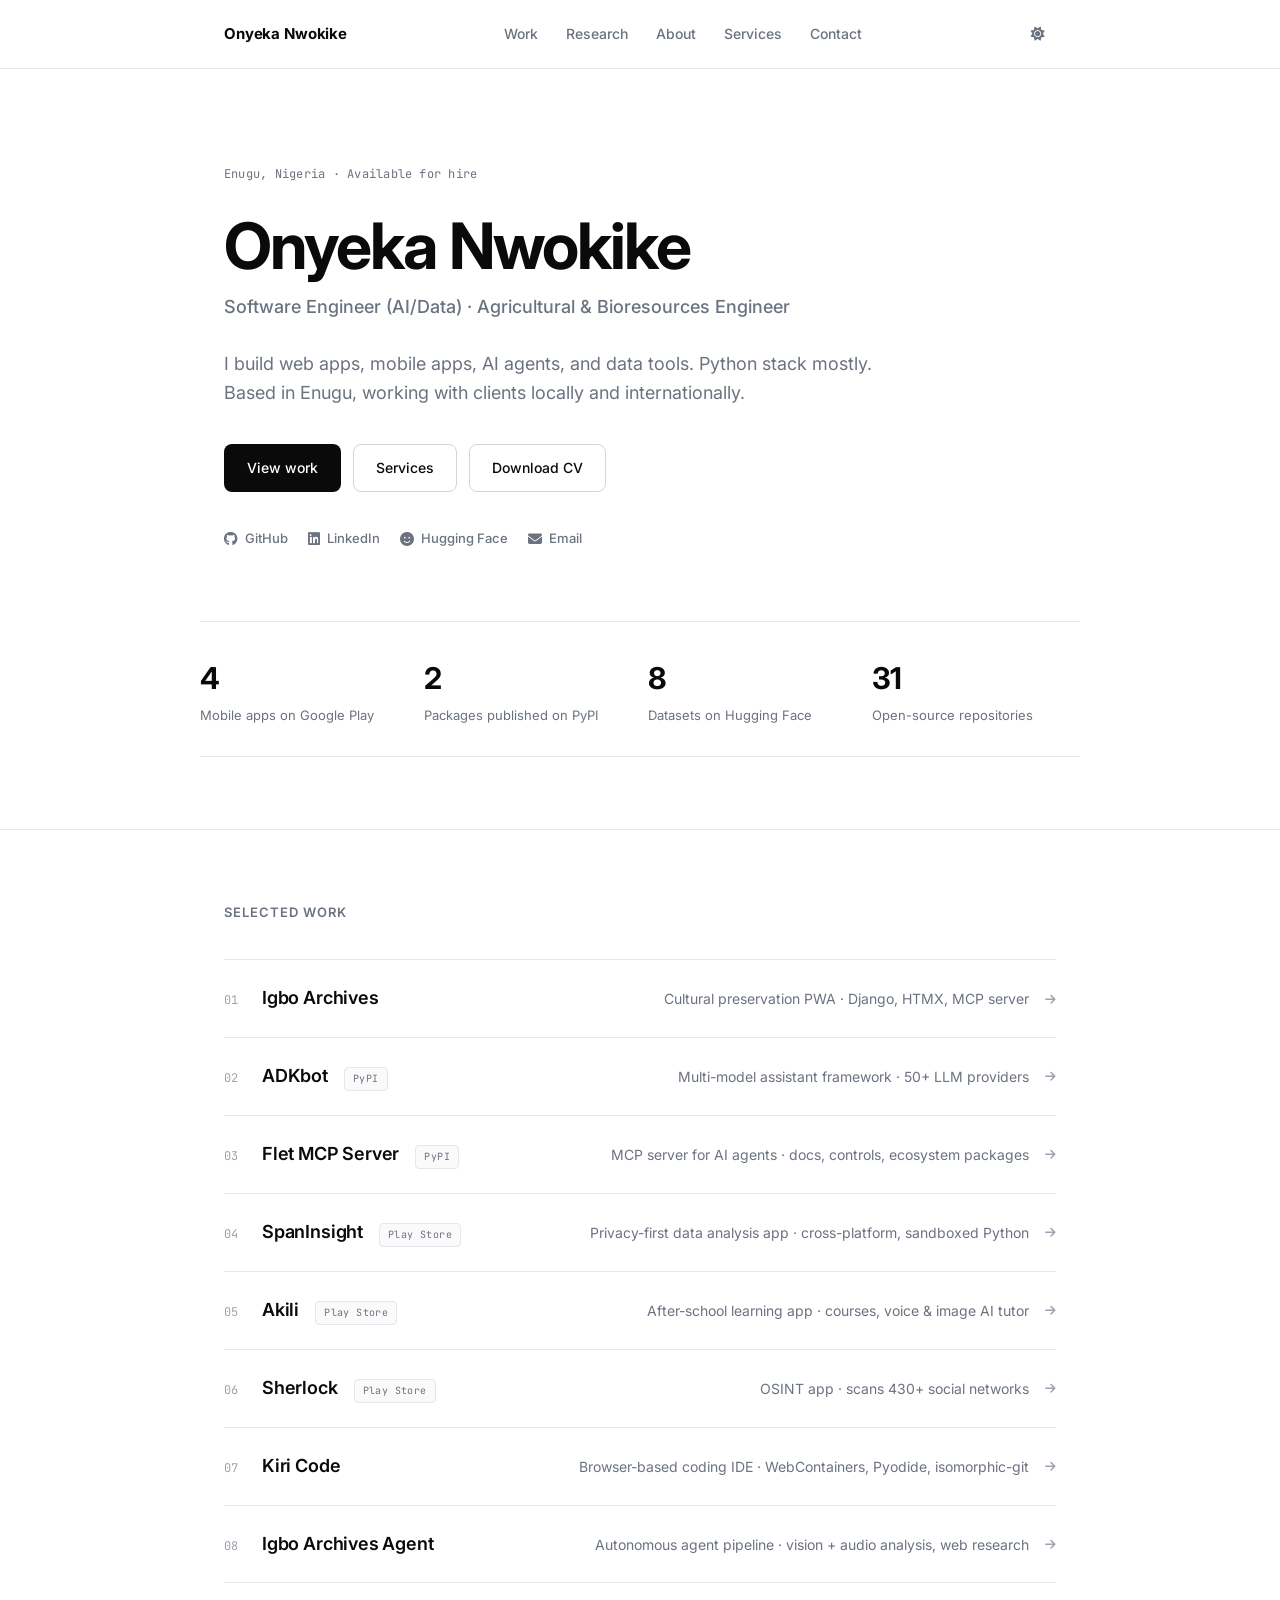
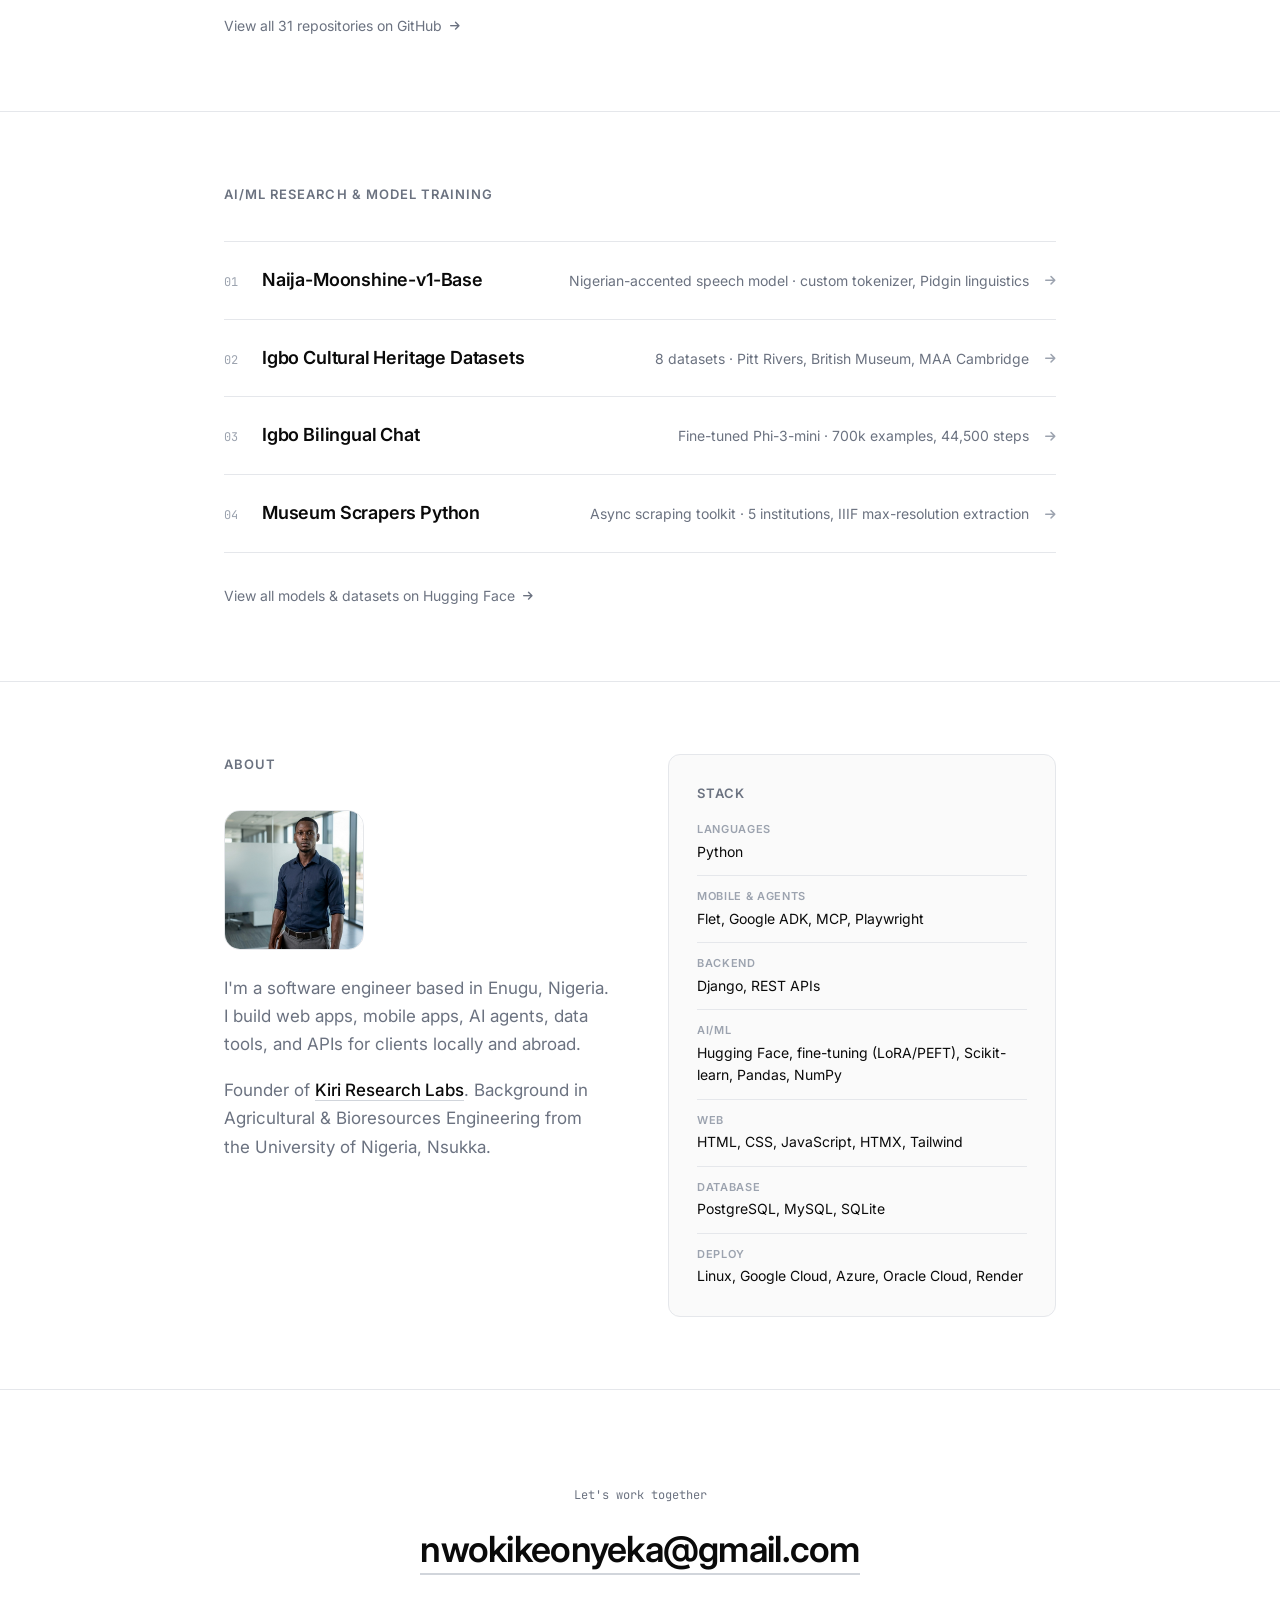
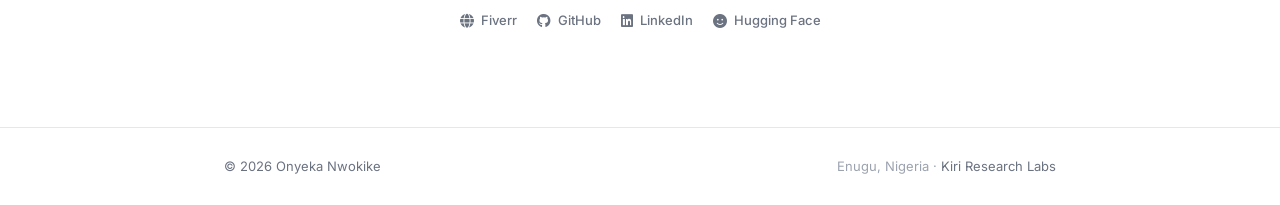
==== commit 2214b116: "Refactor service descriptions and improve layout in services.html; adjust styles for about-photo in " ====
--- a/index.html
+++ b/index.html
@@ -6,7 +6,6 @@
   <title>Onyeka Nwokike — Software Engineer (AI/Data)</title>
   <meta name="description" content="Onyeka Nwokike — Software Engineer specializing in Python, Django, Flet, AI/ML, data analysis, and SEO. Web and mobile applications, AI agents, APIs, and data tools."/>
 
-  <!-- Theme: set BEFORE paint to avoid flash -->
   <script>
     (function () {
       try {
@@ -65,14 +64,13 @@
 
   <main id="top">
 
-    <!-- HERO -->
     <section class="hero">
       <div class="container">
         <p class="eyebrow">Enugu, Nigeria · Available for hire</p>
         <h1 class="hero-title">Onyeka Nwokike</h1>
-        <p class="hero-sub">Software Engineer (AI/Data) — Agricultural &amp; Bioresources Engineer</p>
+        <p class="hero-sub">Software Engineer (AI/Data) · Agricultural & Bioresources Engineer</p>
         <p class="hero-lede">
-          Software engineer specializing in Python, Django, Flet, AI/ML, data analysis, and SEO. I build web and mobile applications, AI agents, APIs, and data tools for clients in Nigeria and internationally.
+          I build web apps, mobile apps, AI agents, and data tools. Python stack mostly. Based in Enugu, working with clients locally and internationally.
         </p>
         <div class="hero-actions">
           <a class="btn btn-primary" href="#work">View work</a>
@@ -88,7 +86,6 @@
       </div>
     </section>
 
-    <!-- STATS -->
     <section class="stats">
       <div class="container stats-grid">
         <div class="stat">
@@ -110,7 +107,6 @@
       </div>
     </section>
 
-    <!-- WORK -->
     <section class="section" id="work">
       <div class="container">
         <h2 class="section-head">Selected Work</h2>
@@ -123,7 +119,7 @@
                 <span class="work-title">Igbo Archives</span>
               </div>
               <div class="work-info">
-                <span class="work-desc">Cultural preservation PWA · Django 6, HTMX, MCP server</span>
+                <span class="work-desc">Cultural preservation PWA · Django, HTMX, MCP server</span>
                 <span class="work-arrow"><i class="fas fa-arrow-right"></i></span>
               </div>
             </a>
@@ -137,7 +133,7 @@
                 <span class="badge-store">PyPI</span>
               </div>
               <div class="work-info">
-                <span class="work-desc">Multi-model assistant framework · Google ADK, LiteLLM, 50+ LLM providers</span>
+                <span class="work-desc">Multi-model assistant framework · 50+ LLM providers</span>
                 <span class="work-arrow"><i class="fas fa-arrow-right"></i></span>
               </div>
             </a>
@@ -151,7 +147,7 @@
                 <span class="badge-store">PyPI</span>
               </div>
               <div class="work-info">
-                <span class="work-desc">MCP server for AI agents · serves Flet docs, controls, ecosystem packages</span>
+                <span class="work-desc">MCP server for AI agents · docs, controls, ecosystem packages</span>
                 <span class="work-arrow"><i class="fas fa-arrow-right"></i></span>
               </div>
             </a>
@@ -165,7 +161,7 @@
                 <span class="badge-store">Play Store</span>
               </div>
               <div class="work-info">
-                <span class="work-desc">Privacy-first data analysis app · Flet, cross-platform, sandboxed Python runtime</span>
+                <span class="work-desc">Privacy-first data analysis app · cross-platform, sandboxed Python</span>
                 <span class="work-arrow"><i class="fas fa-arrow-right"></i></span>
               </div>
             </a>
@@ -179,7 +175,7 @@
                 <span class="badge-store">Play Store</span>
               </div>
               <div class="work-info">
-                <span class="work-desc">After-school learning app · Flet, cross-platform, AI courses, voice + image tutor</span>
+                <span class="work-desc">After-school learning app · courses, voice & image AI tutor</span>
                 <span class="work-arrow"><i class="fas fa-arrow-right"></i></span>
               </div>
             </a>
@@ -193,7 +189,7 @@
                 <span class="badge-store">Play Store</span>
               </div>
               <div class="work-info">
-                <span class="work-desc">OSINT app · Flet, cross-platform, scans 430+ social networks</span>
+                <span class="work-desc">OSINT app · scans 430+ social networks</span>
                 <span class="work-arrow"><i class="fas fa-arrow-right"></i></span>
               </div>
             </a>
@@ -219,7 +215,7 @@
                 <span class="work-title">Igbo Archives Agent</span>
               </div>
               <div class="work-info">
-                <span class="work-desc">Multimodal agent pipeline · Google ADK, Gemma 4, vision + audio analysis</span>
+                <span class="work-desc">Autonomous agent pipeline · vision + audio analysis, web research</span>
                 <span class="work-arrow"><i class="fas fa-arrow-right"></i></span>
               </div>
             </a>
@@ -230,10 +226,9 @@
       </div>
     </section>
 
-    <!-- RESEARCH -->
     <section class="section" id="research">
       <div class="container">
-        <h2 class="section-head">AI/ML Research &amp; Model Training</h2>
+        <h2 class="section-head">AI/ML Research & Model Training</h2>
         <ol class="work-list">
 
           <li class="work-item">
@@ -243,7 +238,7 @@
                 <span class="work-title">Naija-Moonshine-v1-Base</span>
               </div>
               <div class="work-info">
-                <span class="work-desc">Built 0.1B speech model from scratch · custom Naija tokenizer, Pidgin linguistics</span>
+                <span class="work-desc">Nigerian-accented speech model · custom tokenizer, Pidgin linguistics</span>
                 <span class="work-arrow"><i class="fas fa-arrow-right"></i></span>
               </div>
             </a>
@@ -256,7 +251,7 @@
                 <span class="work-title">Igbo Cultural Heritage Datasets</span>
               </div>
               <div class="work-info">
-                <span class="work-desc">8 datasets · Pitt Rivers, British Museum, MAA Cambridge · thousands of downloads/month</span>
+                <span class="work-desc">8 datasets · Pitt Rivers, British Museum, MAA Cambridge</span>
                 <span class="work-arrow"><i class="fas fa-arrow-right"></i></span>
               </div>
             </a>
@@ -269,7 +264,7 @@
                 <span class="work-title">Igbo Bilingual Chat</span>
               </div>
               <div class="work-info">
-                <span class="work-desc">Fine-tuned Phi-3-mini · 700,000 examples, 44,500 steps, ~20 hours</span>
+                <span class="work-desc">Fine-tuned Phi-3-mini · 700k examples, 44,500 steps</span>
                 <span class="work-arrow"><i class="fas fa-arrow-right"></i></span>
               </div>
             </a>
@@ -281,47 +276,45 @@
                 <span class="work-num">04</span>
                 <span class="work-title">Museum Scrapers Python</span>
               </div>
-              <div="work-info">
-                <span class="work-desc">Async scraping toolkit · 5 institutions, Playwright, IIIF max-resolution extraction</span>
+              <div class="work-info">
+                <span class="work-desc">Async scraping toolkit · 5 institutions, IIIF max-resolution extraction</span>
                 <span class="work-arrow"><i class="fas fa-arrow-right"></i></span>
               </div>
             </a>
           </li>
 
         </ol>
-        <a class="see-all" href="https://huggingface.co/nwokikeonyeka" target="_blank">View all models &amp; datasets on Hugging Face <i class="fas fa-arrow-right"></i></a>
-      </div>
-    </section>
-
-    <!-- ABOUT -->
+        <a class="see-all" href="https://huggingface.co/nwokikeonyeka" target="_blank">View all models & datasets on Hugging Face <i class="fas fa-arrow-right"></i></a>
+      </div>
+    </section>
+
     <section class="section" id="about">
       <div class="container about-grid">
         <div>
+          <h2 class="section-head">About</h2>
           <img src="images/FB_IMG.jpg" alt="Onyeka Nwokike" class="about-photo" loading="lazy"/>
-          <h2 class="section-head">About</h2>
           <p class="about-text">
-            I'm a software engineer and Agricultural &amp; Bioresources Engineer with experience building web and mobile applications, AI agents, APIs, and data tools. I work across Django, Flet, and AI/ML, with a focus on practical, maintainable software for clients in Nigeria and abroad.
+            I'm a software engineer based in Enugu, Nigeria. I build web apps, mobile apps, AI agents, data tools, and APIs for clients locally and abroad.
           </p>
           <p class="about-text">
-            Founder of <a href="https://kiri.ng" target="_blank" class="inline-link">Kiri Research Labs</a>. Based in Enugu, Nigeria.
+            Founder of <a href="https://kiri.ng" target="_blank" class="inline-link">Kiri Research Labs</a>. Background in Agricultural & Bioresources Engineering from the University of Nigeria, Nsukka.
           </p>
         </div>
         <div class="stack">
           <h3 class="stack-title">Stack</h3>
           <ul class="stack-list">
-            <li><span class="stack-key">Language</span> Python</li>
-            <li><span class="stack-key">Mobile &amp; Agents</span> Flet (cross-platform: Android, iOS, Windows, macOS, Linux, web), Google ADK, MCP, Playwright</li>
+            <li><span class="stack-key">Languages</span> Python</li>
+            <li><span class="stack-key">Mobile & Agents</span> Flet, Google ADK, MCP, Playwright</li>
             <li><span class="stack-key">Backend</span> Django, REST APIs</li>
             <li><span class="stack-key">AI/ML</span> Hugging Face, fine-tuning (LoRA/PEFT), Scikit-learn, Pandas, NumPy</li>
-            <li><span class="stack-key">Web</span> HTML5, CSS3, JavaScript, HTMX, Tailwind</li>
-            <li><span class="stack-key">Database</span> PostgreSQL, MySQL, SQLite (WAL)</li>
-            <li><span class="stack-key">Deploy</span> Linux, Google Cloud, Azure, Oracle Cloud, Render, Streamlit</li>
+            <li><span class="stack-key">Web</span> HTML, CSS, JavaScript, HTMX, Tailwind</li>
+            <li><span class="stack-key">Database</span> PostgreSQL, MySQL, SQLite</li>
+            <li><span class="stack-key">Deploy</span> Linux, Google Cloud, Azure, Oracle Cloud, Render</li>
           </ul>
         </div>
       </div>
     </section>
 
-    <!-- CONTACT -->
     <section class="contact">
       <div class="container">
         <p class="contact-eyebrow">Let's work together</p>
@@ -341,11 +334,11 @@
 
   <footer class="footer">
     <div class="container footer-inner">
-      <span>© <span id="year"></span> Onyeka Nwokike</span>
+      <span>&copy; <span id="year"></span> Onyeka Nwokike</span>
       <span class="footer-muted">Enugu, Nigeria · <a href="https://kiri.ng" target="_blank" class="footer-link">Kiri Research Labs</a></span>
     </div>
   </footer>
 
   <script src="js/script.js"></script>
 </body>
-</html>
+</html>
--- a/css/style.css
+++ b/css/style.css
@@ -242,18 +242,14 @@
   text-transform: uppercase; letter-spacing: 0.06em;
 }
 
-/* ABOUT PHOTO */
 .about-photo {
   width: 140px; height: 140px; object-fit: cover;
-  border-radius: 16px; margin-bottom: 28px;
+  border-radius: 16px; margin-top: 24px; margin-bottom: 24px;
   border: 1px solid var(--border);
   filter: grayscale(15%);
   transition: filter 0.25s ease, transform 0.25s ease;
 }
 .about-photo:hover { filter: grayscale(0%); transform: scale(1.02); }
-@media (max-width: 768px) {
-  .about-photo { width: 120px; height: 120px; border-radius: 14px; }
-}
 
 /* CONTACT */
 .contact { padding: 96px 0; border-top: 1px solid var(--border); text-align: center; }
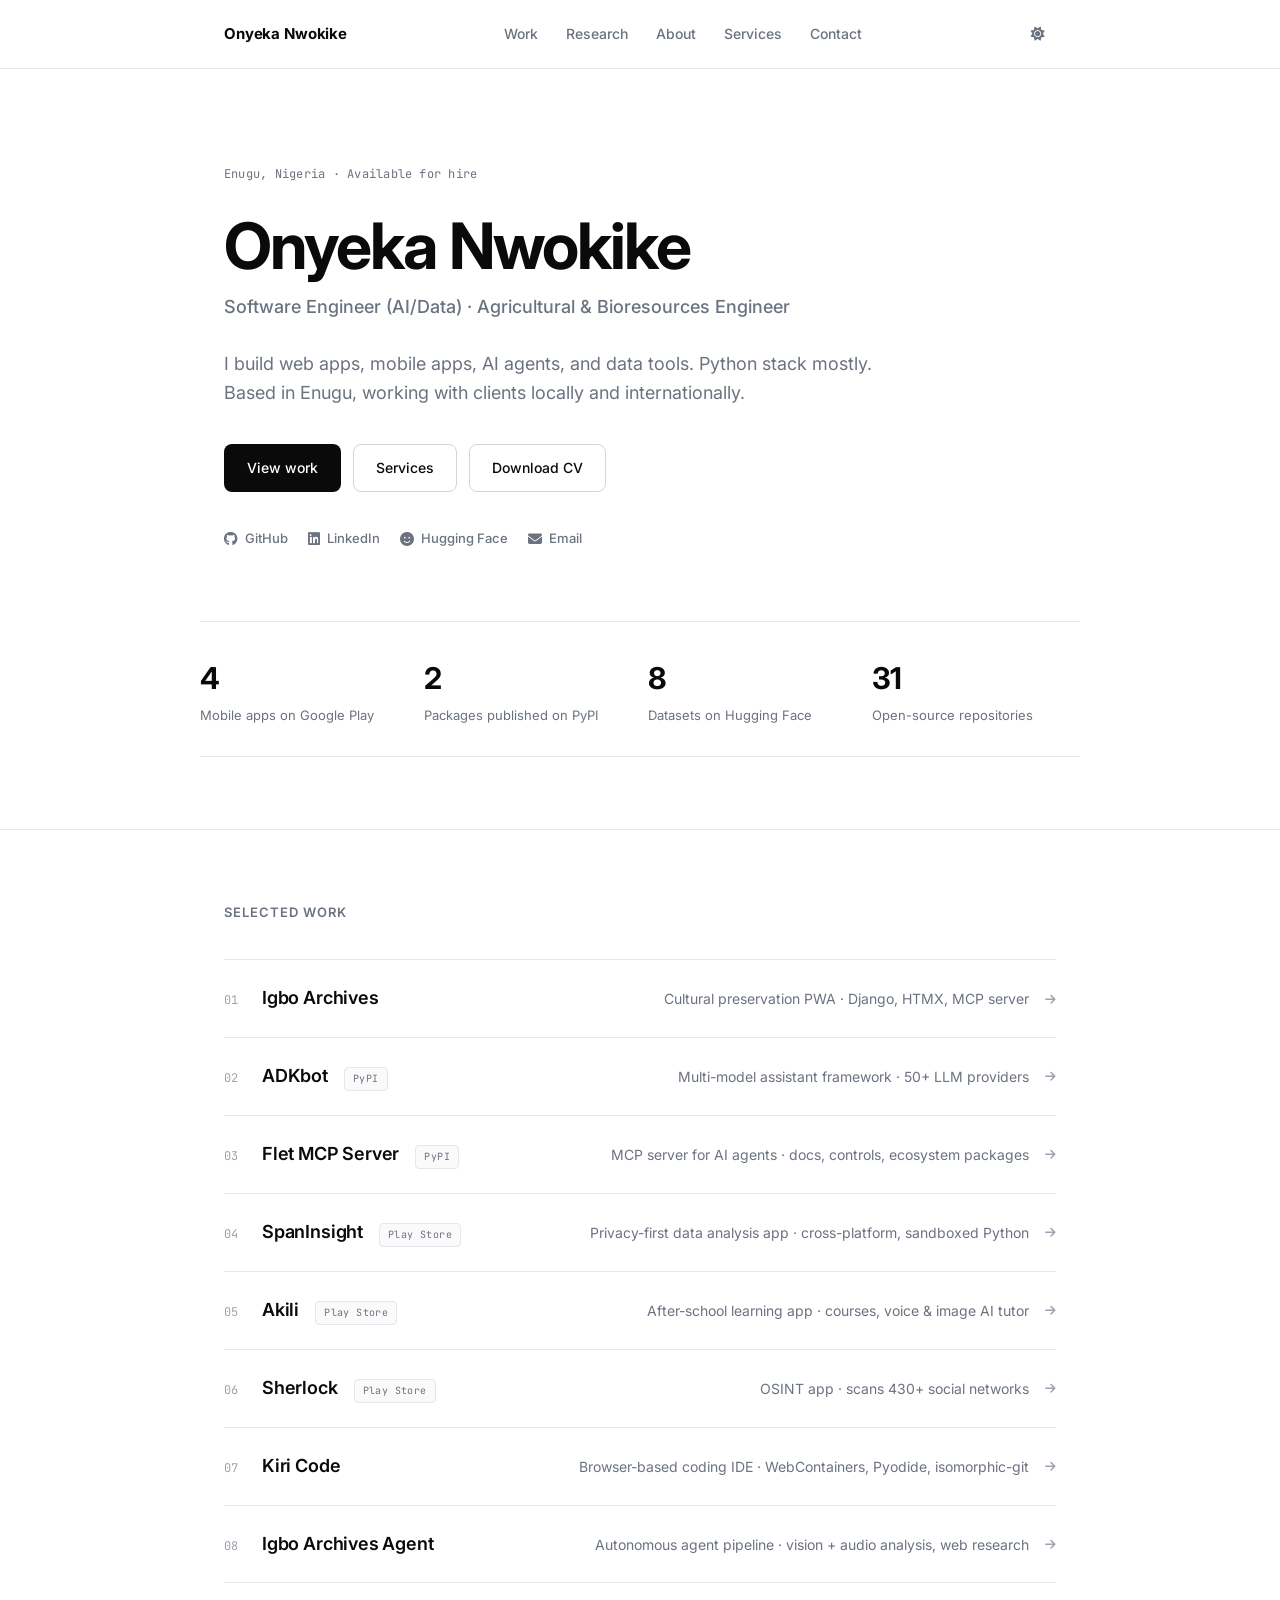
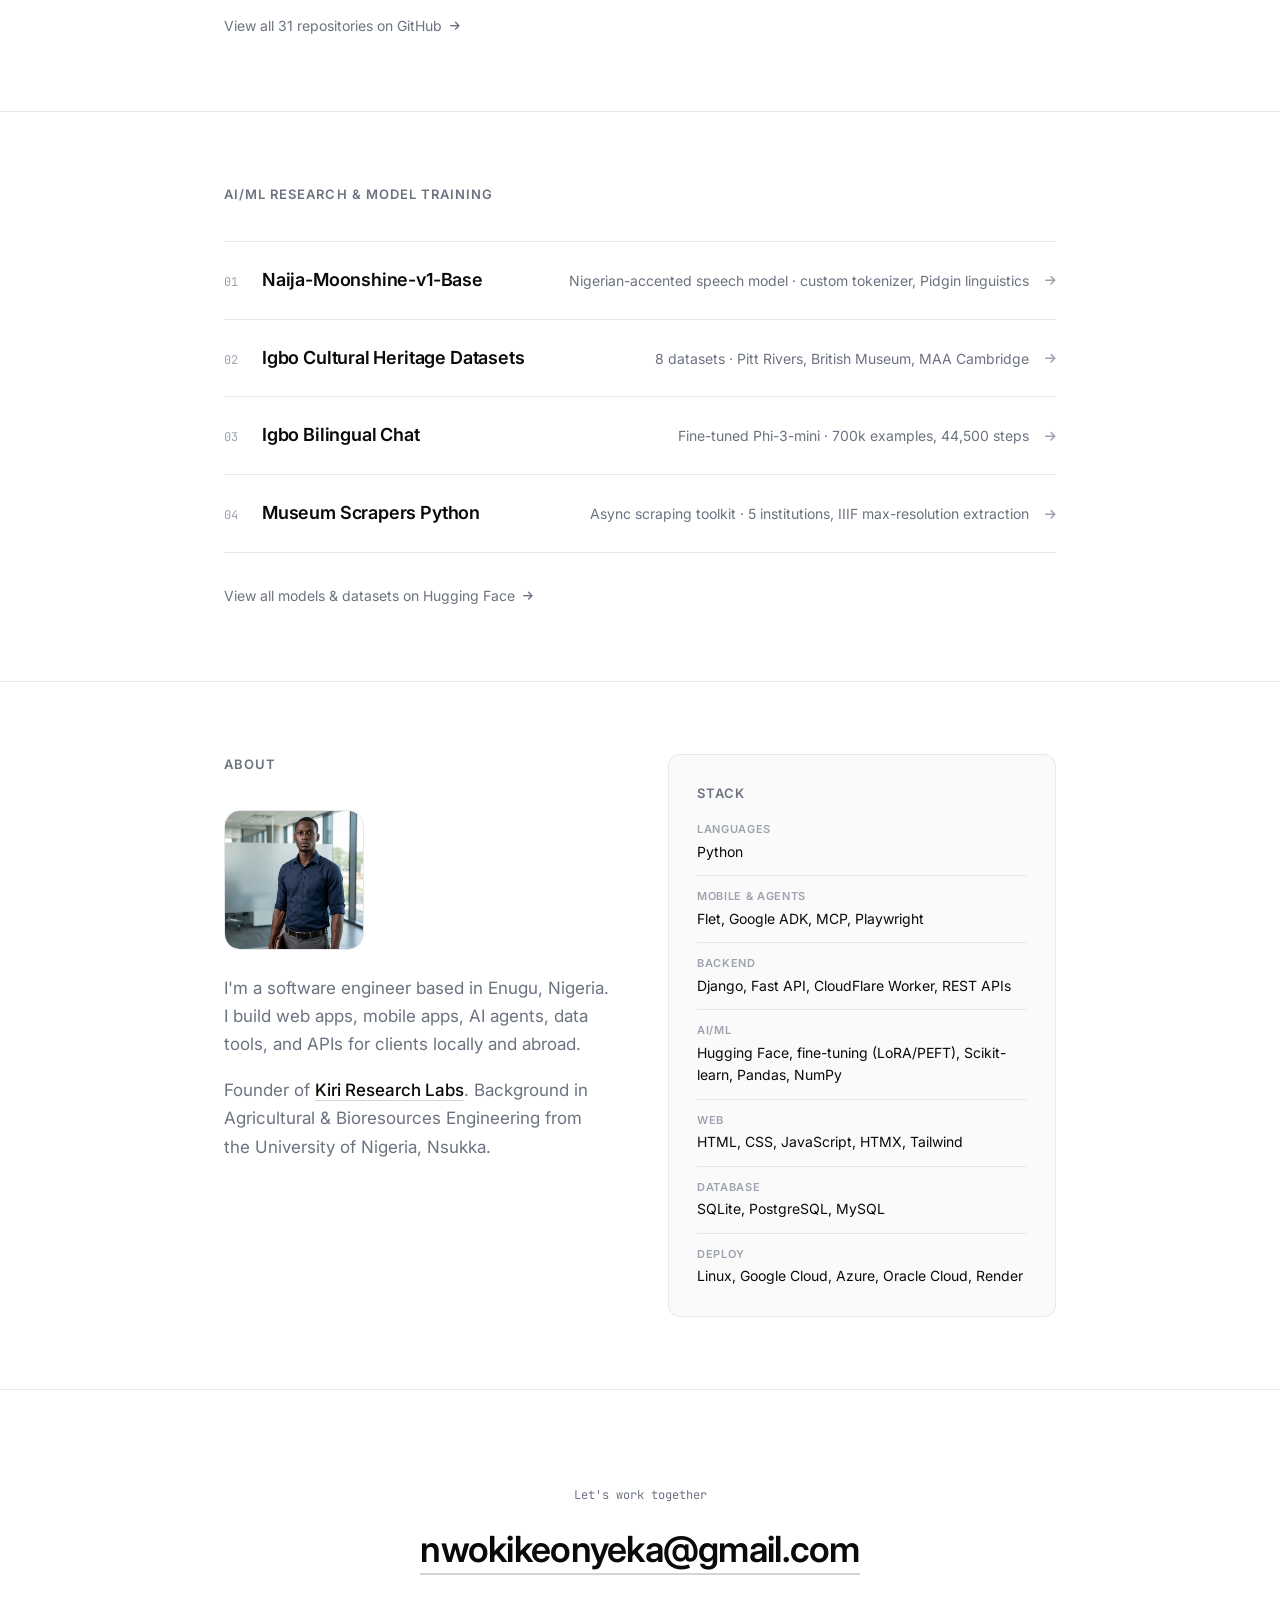
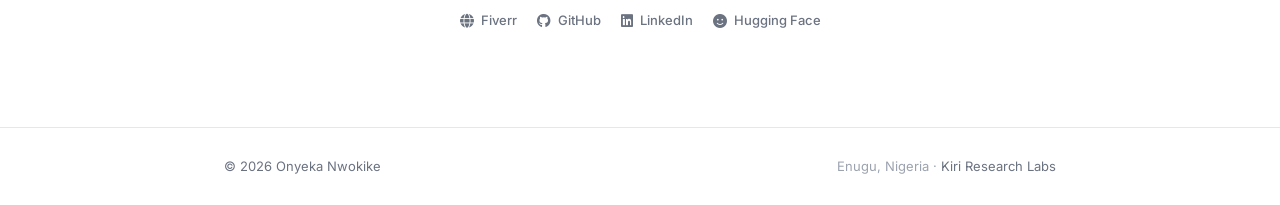
==== commit 108a21f7: "Update index.html" ====
--- a/index.html
+++ b/index.html
@@ -305,10 +305,10 @@
           <ul class="stack-list">
             <li><span class="stack-key">Languages</span> Python</li>
             <li><span class="stack-key">Mobile & Agents</span> Flet, Google ADK, MCP, Playwright</li>
-            <li><span class="stack-key">Backend</span> Django, REST APIs</li>
+            <li><span class="stack-key">Backend</span> Django, Fast API, CloudFlare Worker, REST APIs</li>
             <li><span class="stack-key">AI/ML</span> Hugging Face, fine-tuning (LoRA/PEFT), Scikit-learn, Pandas, NumPy</li>
             <li><span class="stack-key">Web</span> HTML, CSS, JavaScript, HTMX, Tailwind</li>
-            <li><span class="stack-key">Database</span> PostgreSQL, MySQL, SQLite</li>
+            <li><span class="stack-key">Database</span> SQLite, PostgreSQL, MySQL</li>
             <li><span class="stack-key">Deploy</span> Linux, Google Cloud, Azure, Oracle Cloud, Render</li>
           </ul>
         </div>
@@ -341,4 +341,4 @@
 
   <script src="js/script.js"></script>
 </body>
-</html>+</html>
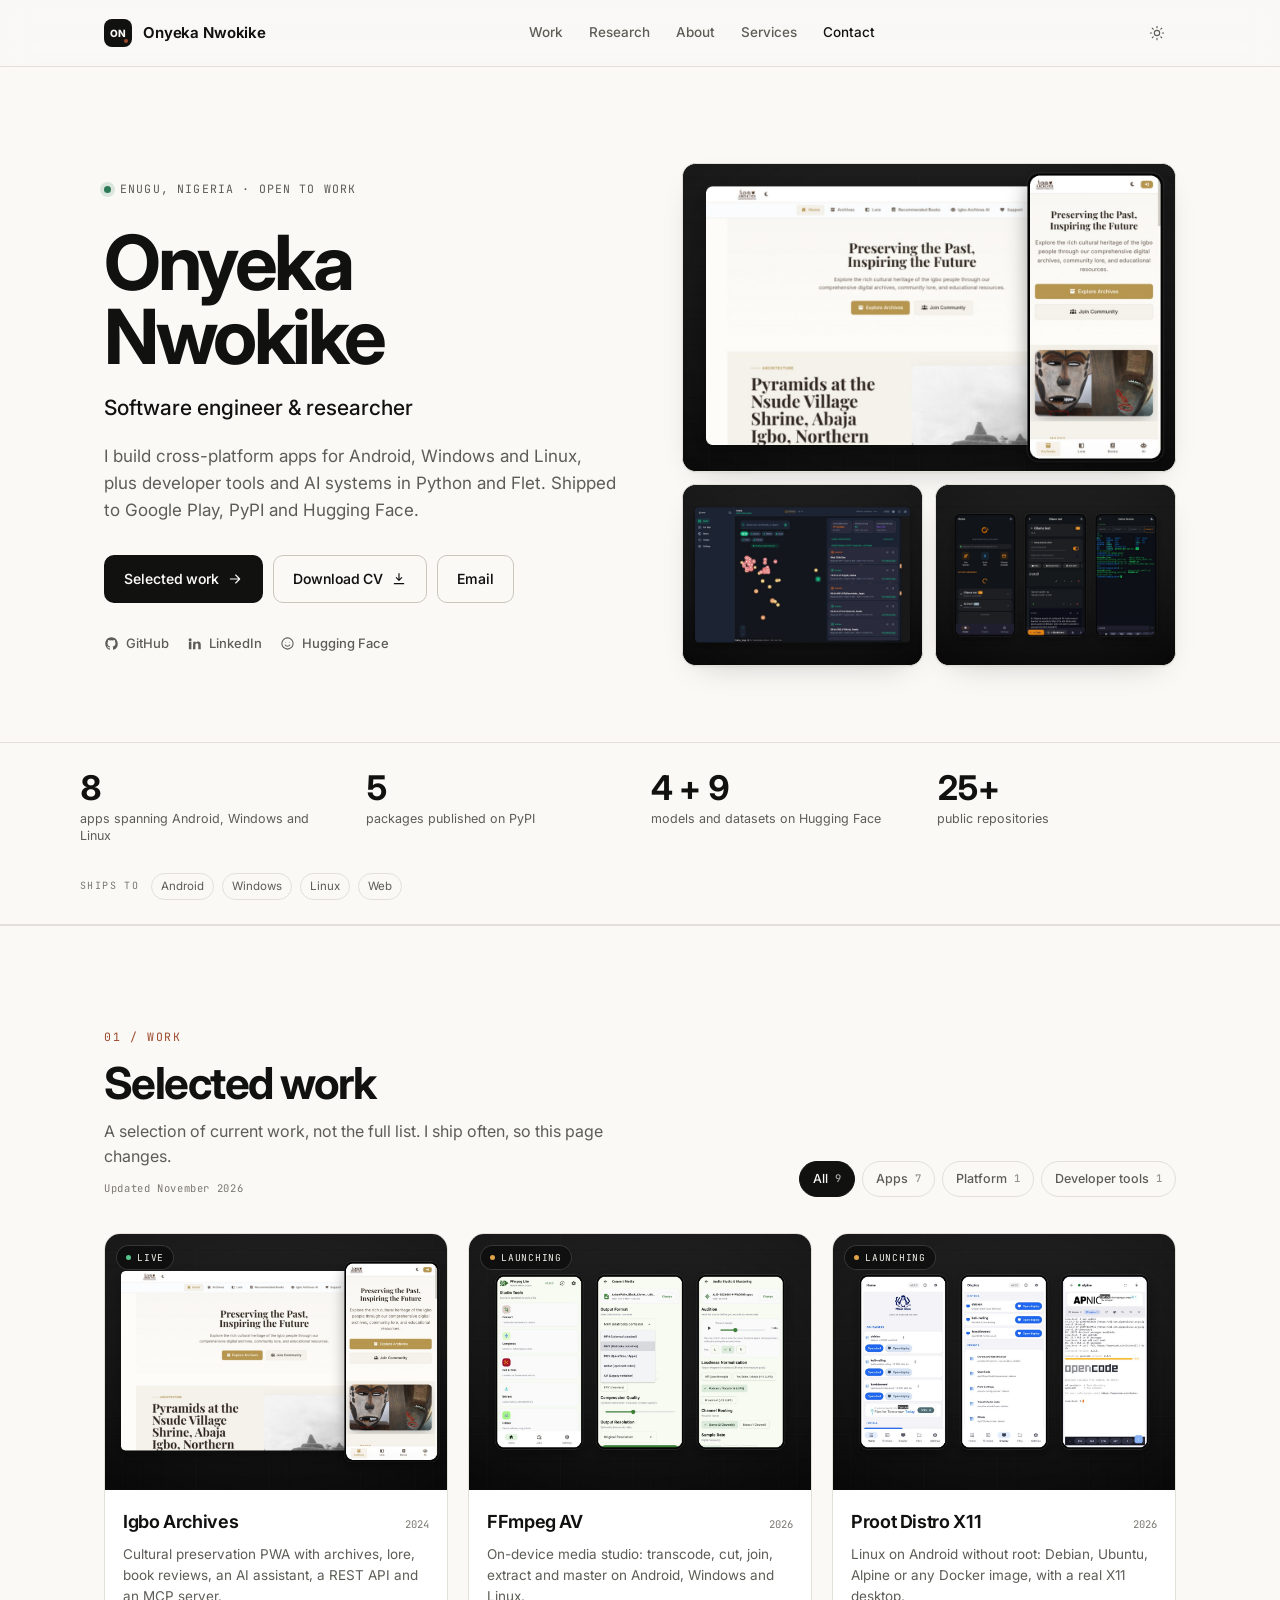
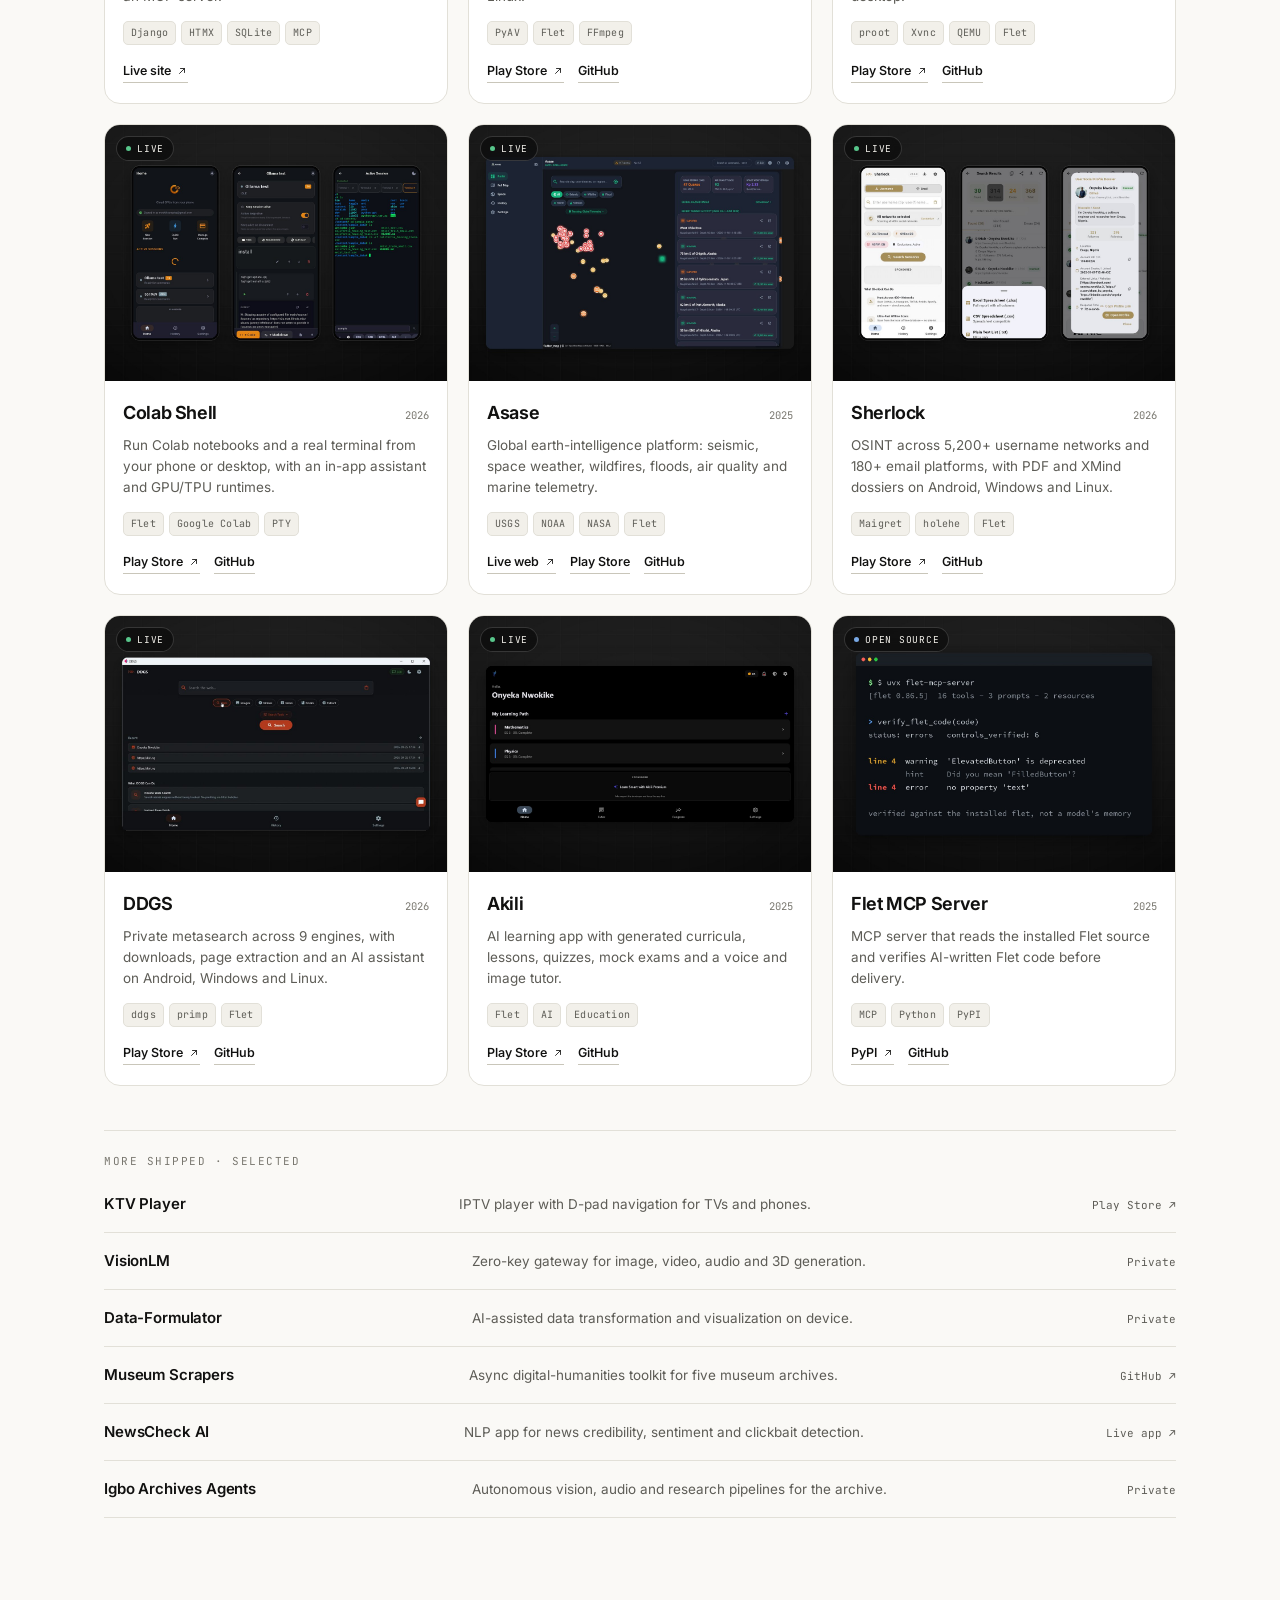
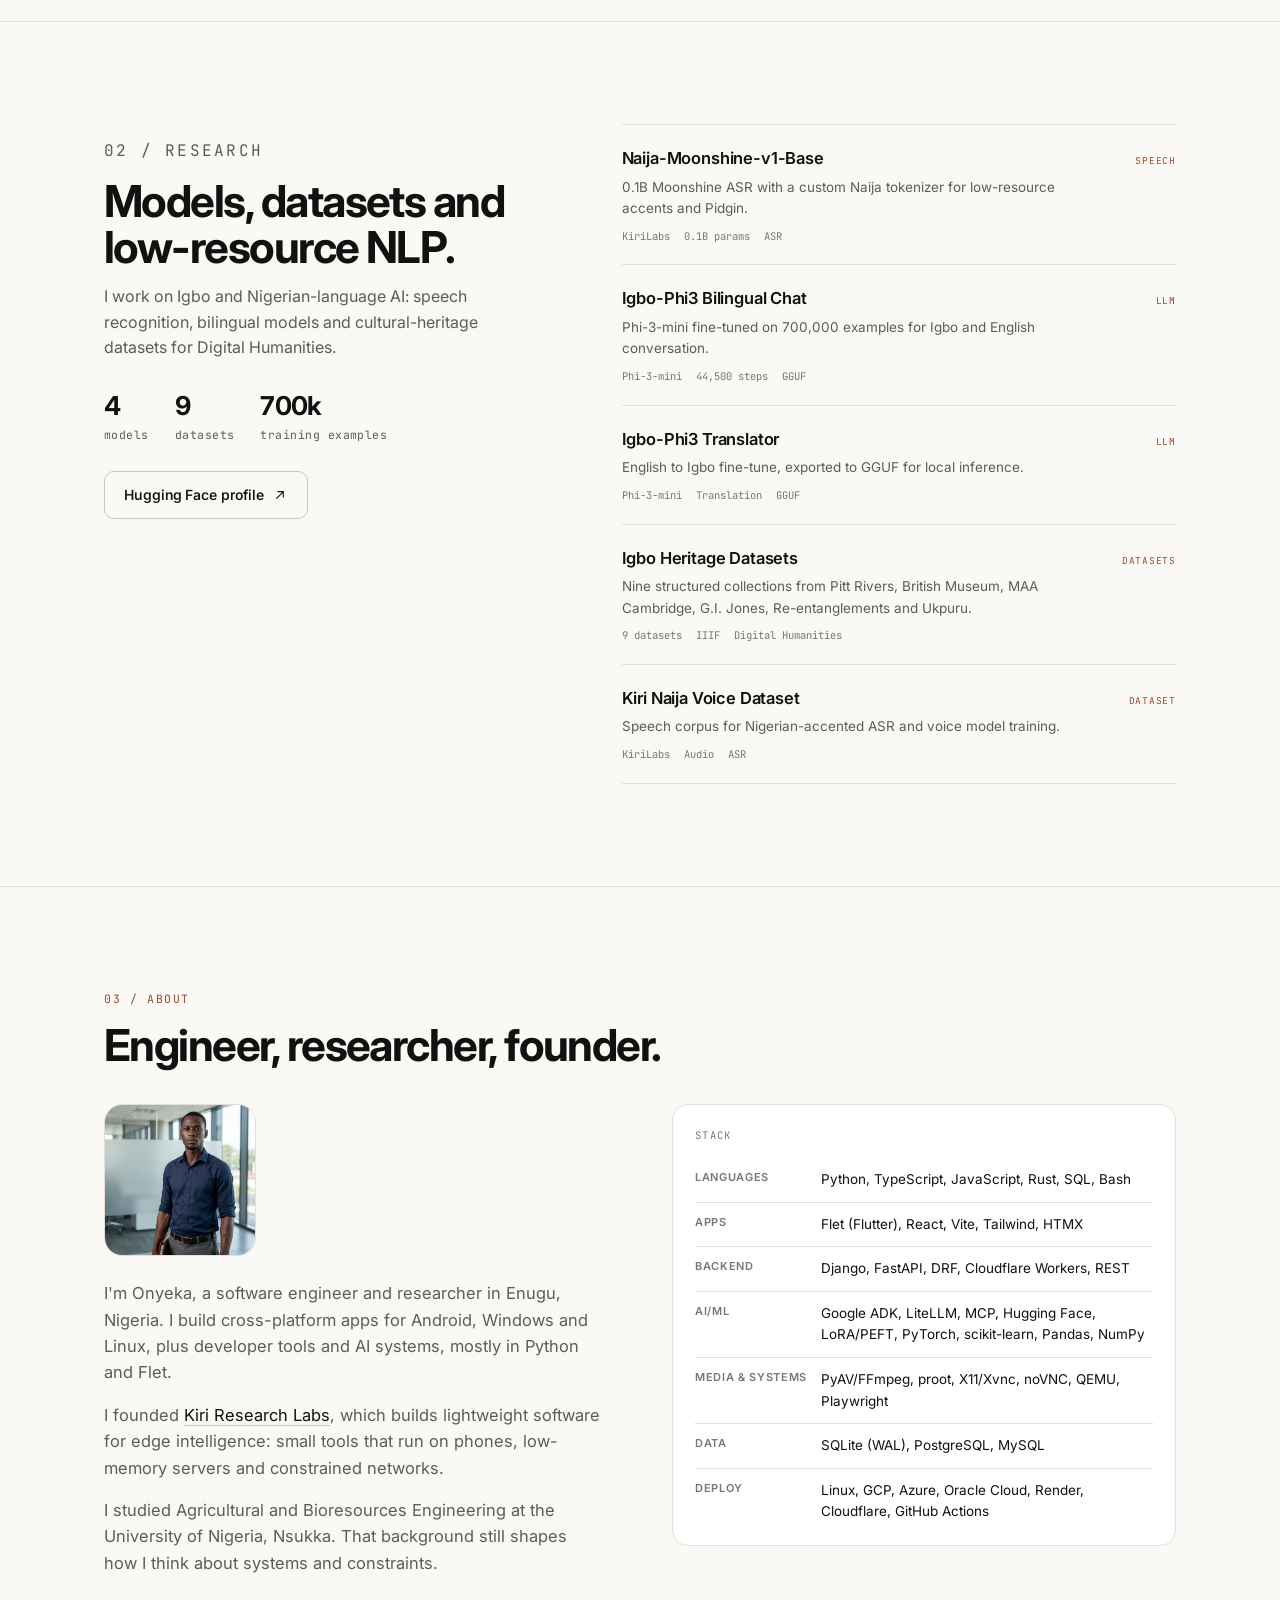
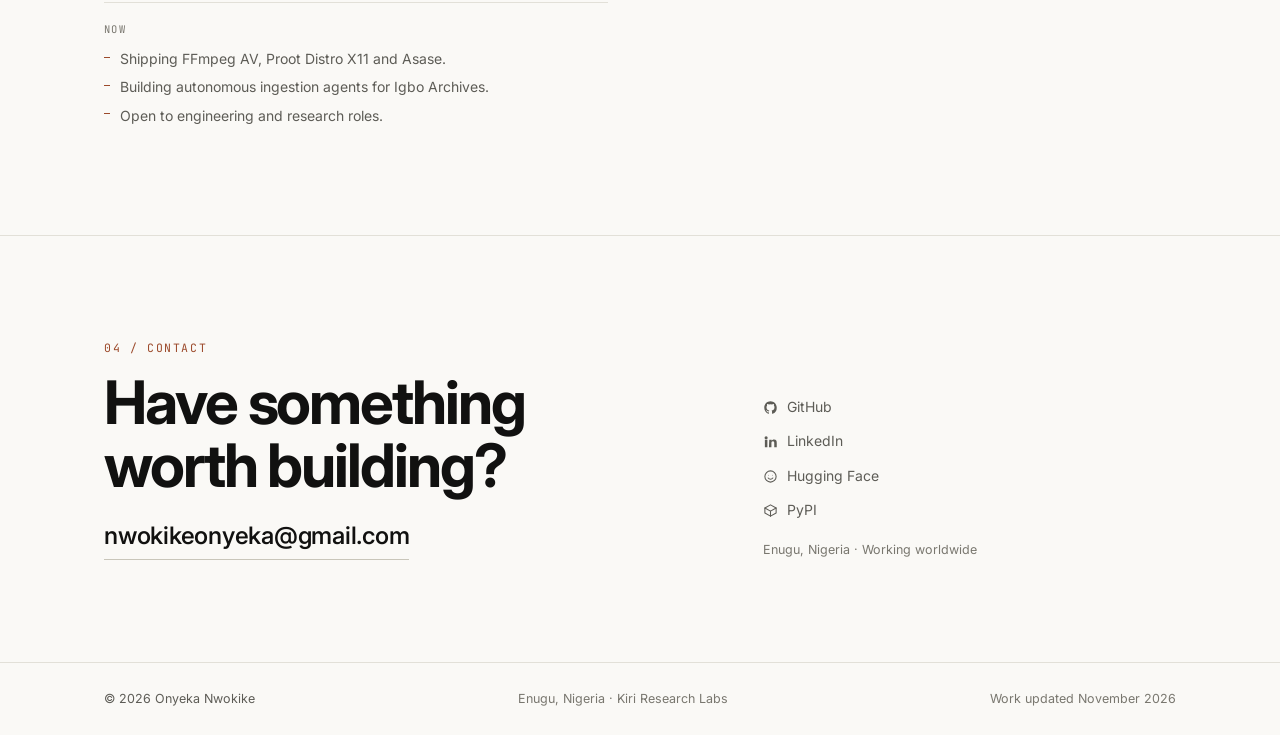
==== commit fcc641cb: "Redesign portfolio and rebuild CV with current shipped work" ====
--- a/index.html
+++ b/index.html
@@ -1,344 +1,532 @@
 <!DOCTYPE html>
 <html lang="en">
 <head>
-  <meta charset="utf-8"/>
-  <meta name="viewport" content="width=device-width, initial-scale=1.0"/>
-  <title>Onyeka Nwokike — Software Engineer (AI/Data)</title>
-  <meta name="description" content="Onyeka Nwokike — Software Engineer specializing in Python, Django, Flet, AI/ML, data analysis, and SEO. Web and mobile applications, AI agents, APIs, and data tools."/>
+  <meta charset="utf-8">
+  <meta name="viewport" content="width=device-width, initial-scale=1">
+  <title>Onyeka Nwokike | Software Engineer &amp; Researcher</title>
+  <meta name="description" content="Onyeka Nwokike builds cross-platform apps for Android, Windows and Linux, plus developer tooling and AI systems. 8 apps shipped, 5 PyPI packages, 4 models and 9 datasets on Hugging Face.">
+  <link rel="canonical" href="https://nwokike.github.io/">
 
   <script>
     (function () {
       try {
         var saved = localStorage.getItem('theme') || 'system';
-        var sysDark = window.matchMedia('(prefers-color-scheme: dark)').matches;
-        var dark = saved === 'dark' || (saved === 'system' && sysDark);
-        document.documentElement.setAttribute('data-theme', dark ? 'dark' : 'light');
-      } catch (e) {
-        document.documentElement.setAttribute('data-theme', 'light');
-      }
+        if (saved === 'light' || saved === 'dark') {
+          document.documentElement.setAttribute('data-theme', saved);
+        }
+      } catch (e) {}
     })();
   </script>
 
   <link rel="preconnect" href="https://fonts.googleapis.com">
   <link rel="preconnect" href="https://fonts.gstatic.com" crossorigin>
   <link href="https://fonts.googleapis.com/css2?family=Inter:wght@400;500;600;700;800&family=JetBrains+Mono:wght@400;500&display=swap" rel="stylesheet">
-  <link rel="stylesheet" href="https://cdnjs.cloudflare.com/ajax/libs/font-awesome/6.4.0/css/all.min.css">
-  <link href="css/style.css" rel="stylesheet"/>
-  <link href="images/FB_IMG.jpg" rel="icon"/>
+  <link rel="stylesheet" href="css/style.css">
+  <link rel="icon" href="images/favicon.svg" type="image/svg+xml">
+  <link rel="apple-touch-icon" href="images/apple-touch-icon.png">
+  <link rel="preload" as="image" href="images/work/card-igbo.jpg">
+
+  <meta property="og:type" content="website">
+  <meta property="og:site_name" content="Onyeka Nwokike">
+  <meta property="og:title" content="Onyeka Nwokike | Software Engineer &amp; Researcher">
+  <meta property="og:description" content="Cross-platform apps, developer tooling and AI systems. 8 apps shipped, 5 PyPI packages, 4 models and 9 datasets on Hugging Face.">
+  <meta property="og:url" content="https://nwokike.github.io/">
+  <meta property="og:image" content="https://nwokike.github.io/images/og.png">
+  <meta property="og:image:width" content="1200">
+  <meta property="og:image:height" content="630">
+  <meta property="og:image:alt" content="Onyeka Nwokike, software engineer and researcher">
+  <meta name="twitter:card" content="summary_large_image">
+  <meta name="twitter:creator" content="@aham_bu_onyeka">
+  <meta name="twitter:title" content="Onyeka Nwokike | Software Engineer &amp; Researcher">
+  <meta name="twitter:description" content="Cross-platform apps, developer tooling and AI systems. 8 apps shipped, 5 PyPI packages, 4 models and 9 datasets on Hugging Face.">
+  <meta name="twitter:image" content="https://nwokike.github.io/images/og.png">
+  <meta name="theme-color" content="#faf9f6" media="(prefers-color-scheme: light)">
+  <meta name="theme-color" content="#0b0b0a" media="(prefers-color-scheme: dark)">
 </head>
 <body>
-  <nav class="nav">
+  <a class="skip" href="#main">Skip to content</a>
+
+  <svg aria-hidden="true" focusable="false" width="0" height="0" style="position:absolute">
+    <symbol id="i-arrow" viewBox="0 0 24 24"><path d="M5 12h14M13 6l6 6-6 6"/></symbol>
+    <symbol id="i-ext" viewBox="0 0 24 24"><path d="M7 17 17 7M9 7h8v8"/></symbol>
+    <symbol id="i-download" viewBox="0 0 24 24"><path d="M12 4v10m0 0 4-4m-4 4-4-4M5 19h14"/></symbol>
+    <symbol id="i-github" viewBox="0 0 24 24"><path d="M12 2C6.48 2 2 6.58 2 12.26c0 4.5 2.87 8.32 6.84 9.67.5.09.68-.22.68-.49 0-.24-.01-.87-.01-1.7-2.78.62-3.37-1.37-3.37-1.37-.45-1.18-1.11-1.5-1.11-1.5-.91-.64.07-.62.07-.62 1 .07 1.53 1.06 1.53 1.06.89 1.56 2.34 1.11 2.91.85.09-.66.35-1.11.63-1.36-2.22-.26-4.56-1.14-4.56-5.07 0-1.12.39-2.03 1.03-2.75-.1-.26-.45-1.3.1-2.7 0 0 .84-.28 2.75 1.05a9.4 9.4 0 0 1 5 0c1.91-1.33 2.75-1.05 2.75-1.05.55 1.4.2 2.44.1 2.7.64.72 1.03 1.63 1.03 2.75 0 3.94-2.34 4.81-4.57 5.06.36.32.68.94.68 1.9 0 1.37-.01 2.47-.01 2.81 0 .27.18.59.69.49A10.02 10.02 0 0 0 22 12.26C22 6.58 17.52 2 12 2Z"/></symbol>
+    <symbol id="i-linkedin" viewBox="0 0 24 24"><path d="M4.98 3.5a2.5 2.5 0 1 1 0 5 2.5 2.5 0 0 1 0-5ZM3 9h4v12H3zM10 9h3.8v1.64h.05c.53-.95 1.83-1.95 3.76-1.95C21.4 8.69 22 11.1 22 14.2V21h-4v-6.03c0-1.44-.03-3.29-2.1-3.29-2.1 0-2.42 1.56-2.42 3.18V21h-3.98z"/></symbol>
+    <symbol id="i-mail" viewBox="0 0 24 24"><rect x="3" y="5" width="18" height="14" rx="2"/><path d="m3.5 7 8.5 6 8.5-6"/></symbol>
+    <symbol id="i-smile" viewBox="0 0 24 24"><circle cx="12" cy="12" r="9"/><path d="M8.3 14.4a4.6 4.6 0 0 0 7.4 0"/><circle cx="9" cy="9.8" r=".7" fill="currentColor" stroke="none"/><circle cx="15" cy="9.8" r=".7" fill="currentColor" stroke="none"/></symbol>
+    <symbol id="i-box" viewBox="0 0 24 24"><path d="m21 8-9-5-9 5v8l9 5 9-5z"/><path d="m3 8 9 5 9-5M12 13v8"/></symbol>
+    <symbol id="i-play" viewBox="0 0 24 24"><path d="M8 5.5v13l10-6.5z"/></symbol>
+    <symbol id="i-sun" viewBox="0 0 24 24"><circle cx="12" cy="12" r="4"/><path d="M12 2v2M12 20v2M4.9 4.9l1.4 1.4M17.7 17.7l1.4 1.4M2 12h2M20 12h2M4.9 19.1l1.4-1.4M17.7 6.3l1.4-1.4"/></symbol>
+    <symbol id="i-moon" viewBox="0 0 24 24"><path d="M20 14.5A8 8 0 0 1 9.5 4a8 8 0 1 0 10.5 10.5Z"/></symbol>
+    <symbol id="i-desktop" viewBox="0 0 24 24"><rect x="3" y="4" width="18" height="12" rx="1.5"/><path d="M9 20h6M12 16v4"/></symbol>
+    <symbol id="i-menu" viewBox="0 0 24 24"><path d="M4 7h16M4 12h16M4 17h16"/></symbol>
+    <symbol id="i-close" viewBox="0 0 24 24"><path d="m6 6 12 12M18 6 6 18"/></symbol>
+  </svg>
+
+  <header class="nav" id="top">
     <div class="nav-inner">
-      <a href="#top" class="nav-logo">Onyeka Nwokike</a>
-      <ul class="nav-links" id="navLinks">
-        <li><a href="#work">Work</a></li>
-        <li><a href="#research">Research</a></li>
-        <li><a href="#about">About</a></li>
-        <li><a href="services.html">Services</a></li>
-        <li><a href="mailto:nwokikeonyeka@gmail.com">Contact</a></li>
-      </ul>
+      <a class="brand" href="#top" aria-label="Onyeka Nwokike, home">
+        <span class="brand-mark" aria-hidden="true">ON</span>
+        <span>Onyeka Nwokike</span>
+      </a>
+      <nav class="nav-links" aria-label="Primary">
+        <a href="#work">Work</a>
+        <a href="#research">Research</a>
+        <a href="#about">About</a>
+        <a href="services.html">Services</a>
+        <a href="#contact">Contact</a>
+      </nav>
       <div class="nav-actions">
-        <button id="themeToggle" class="theme-toggle" title="Switch theme" aria-label="Switch theme">
-          <i class="fas fa-sun icon-light" aria-hidden="true"></i>
-          <i class="fas fa-moon icon-dark" aria-hidden="true"></i>
-          <i class="fas fa-desktop icon-system" aria-hidden="true"></i>
+        <button class="icon-btn theme-toggle" id="themeToggle" aria-label="Switch theme: system">
+          <svg class="i icon-light" aria-hidden="true"><use href="#i-sun"/></svg>
+          <svg class="i icon-dark" aria-hidden="true"><use href="#i-moon"/></svg>
+          <svg class="i icon-system" aria-hidden="true"><use href="#i-desktop"/></svg>
         </button>
-        <button class="menu-btn" id="menuBtn" aria-label="Open menu">
-          <span class="bar"></span>
-          <span class="bar"></span>
+        <button class="icon-btn menu-btn" id="menuBtn" aria-label="Open menu" aria-expanded="false" aria-controls="menu">
+          <svg class="i" aria-hidden="true"><use href="#i-menu"/></svg>
         </button>
       </div>
     </div>
-  </nav>
-
-  <div class="mobile-menu" id="mobileMenu">
-    <button aria-label="Close menu" class="close-btn" id="closeMenu">×</button>
+  </header>
+
+  <div class="menu" id="menu" role="dialog" aria-modal="true" aria-label="Site menu">
+    <div class="menu-top">
+      <a class="brand" href="#top">
+        <span class="brand-mark" aria-hidden="true">ON</span>
+        <span>Onyeka Nwokike</span>
+      </a>
+      <button class="icon-btn" id="menuClose" aria-label="Close menu">
+        <svg class="i" aria-hidden="true"><use href="#i-close"/></svg>
+      </button>
+    </div>
     <ul>
-      <li><a href="#work">Work</a></li>
-      <li><a href="#research">Research</a></li>
-      <li><a href="#about">About</a></li>
-      <li><a href="services.html">Services</a></li>
-      <li><a href="mailto:nwokikeonyeka@gmail.com">Contact</a></li>
+      <li><a href="#work"><span>01</span>Work</a></li>
+      <li><a href="#research"><span>02</span>Research</a></li>
+      <li><a href="#about"><span>03</span>About</a></li>
+      <li><a href="services.html"><span>04</span>Services</a></li>
+      <li><a href="#contact"><span>05</span>Contact</a></li>
     </ul>
+    <div class="menu-foot">
+      <a href="https://github.com/Nwokike" target="_blank" rel="noopener">GitHub</a>
+      <a href="https://www.linkedin.com/in/onyeka-nwokike" target="_blank" rel="noopener">LinkedIn</a>
+      <a href="https://huggingface.co/nwokikeonyeka" target="_blank" rel="noopener">Hugging Face</a>
+      <a href="mailto:nwokikeonyeka@gmail.com">Email</a>
+    </div>
   </div>
 
-  <main id="top">
-
+  <main id="main">
     <section class="hero">
-      <div class="container">
-        <p class="eyebrow">Enugu, Nigeria · Available for hire</p>
-        <h1 class="hero-title">Onyeka Nwokike</h1>
-        <p class="hero-sub">Software Engineer (AI/Data) · Agricultural & Bioresources Engineer</p>
-        <p class="hero-lede">
-          I build web apps, mobile apps, AI agents, and data tools. Python stack mostly. Based in Enugu, working with clients locally and internationally.
-        </p>
-        <div class="hero-actions">
-          <a class="btn btn-primary" href="#work">View work</a>
-          <a class="btn btn-ghost" href="services.html">Services</a>
-          <a class="btn btn-ghost" href="pdfs/CV_ONYEKA_NWOKIKE.pdf" target="_blank">Download CV</a>
-        </div>
-        <div class="hero-socials">
-          <a href="https://github.com/Nwokike" target="_blank" aria-label="GitHub"><i class="fab fa-github"></i> GitHub</a>
-          <a href="https://www.linkedin.com/in/onyeka-nwokike" target="_blank" aria-label="LinkedIn"><i class="fab fa-linkedin"></i> LinkedIn</a>
-          <a href="https://huggingface.co/nwokikeonyeka" target="_blank" aria-label="Hugging Face"><i class="fas fa-face-smile"></i> Hugging Face</a>
-          <a href="mailto:nwokikeonyeka@gmail.com" aria-label="Email"><i class="fas fa-envelope"></i> Email</a>
+      <div class="wrap hero-grid">
+        <div>
+          <p class="eyebrow"><span class="dot" aria-hidden="true"></span> Enugu, Nigeria · Open to work</p>
+          <h1>Onyeka<br>Nwokike</h1>
+          <p class="hero-role">Software engineer &amp; researcher</p>
+          <p class="hero-lede">
+            I build cross-platform apps for Android, Windows and Linux, plus developer tools
+            and AI systems in Python and Flet. Shipped to Google Play, PyPI and Hugging Face.
+          </p>
+          <div class="hero-actions">
+            <a class="btn btn-primary" href="#work">Selected work <svg class="i" aria-hidden="true"><use href="#i-arrow"/></svg></a>
+            <a class="btn btn-ghost" href="pdfs/CV_ONYEKA_NWOKIKE.pdf" target="_blank" rel="noopener">Download CV <svg class="i" aria-hidden="true"><use href="#i-download"/></svg></a>
+            <a class="btn btn-ghost" href="mailto:nwokikeonyeka@gmail.com">Email</a>
+          </div>
+          <div class="socials">
+            <a href="https://github.com/Nwokike" target="_blank" rel="noopener"><svg class="i fill" aria-hidden="true"><use href="#i-github"/></svg> GitHub</a>
+            <a href="https://www.linkedin.com/in/onyeka-nwokike" target="_blank" rel="noopener"><svg class="i fill" aria-hidden="true"><use href="#i-linkedin"/></svg> LinkedIn</a>
+            <a href="https://huggingface.co/nwokikeonyeka" target="_blank" rel="noopener"><svg class="i" aria-hidden="true"><use href="#i-smile"/></svg> Hugging Face</a>
+          </div>
+        </div>
+
+        <div class="art-grid" aria-label="Product previews">
+          <figure class="art art-a">
+            <img src="images/work/card-igbo.jpg" alt="Igbo Archives cultural preservation platform on desktop and mobile" width="1200" height="900" fetchpriority="high">
+          </figure>
+          <figure class="art">
+            <img src="images/work/card-asase.jpg" alt="Asase global earth intelligence dashboard" width="1200" height="900">
+          </figure>
+          <figure class="art">
+            <img src="images/work/card-colab.jpg" alt="Colab Shell app screens" width="1200" height="900" loading="lazy">
+          </figure>
         </div>
       </div>
     </section>
 
-    <section class="stats">
-      <div class="container stats-grid">
-        <div class="stat">
-          <div class="stat-num">4</div>
-          <div class="stat-label">Mobile apps on Google Play</div>
-        </div>
-        <div class="stat">
-          <div class="stat-num">2</div>
-          <div class="stat-label">Packages published on PyPI</div>
-        </div>
-        <div class="stat">
+    <section class="proof" aria-label="By the numbers">
+      <div class="wrap proof-grid">
+        <div>
           <div class="stat-num">8</div>
-          <div class="stat-label">Datasets on Hugging Face</div>
-        </div>
-        <div class="stat">
-          <div class="stat-num">31</div>
-          <div class="stat-label">Open-source repositories</div>
-        </div>
+          <div class="stat-label">apps spanning Android, Windows and Linux</div>
+        </div>
+        <div>
+          <div class="stat-num">5</div>
+          <div class="stat-label">packages published on PyPI</div>
+        </div>
+        <div>
+          <div class="stat-num">4 + 9</div>
+          <div class="stat-label">models and datasets on Hugging Face</div>
+        </div>
+        <div>
+          <div class="stat-num">25+</div>
+          <div class="stat-label">public repositories</div>
+        </div>
+      </div>
+      <div class="wrap platforms">
+        <span class="platforms-label">Ships to</span>
+        <span>Android</span>
+        <span>Windows</span>
+        <span>Linux</span>
+        <span>Web</span>
       </div>
     </section>
 
     <section class="section" id="work">
-      <div class="container">
-        <h2 class="section-head">Selected Work</h2>
-        <ol class="work-list">
-
-          <li class="work-item">
-            <a class="work-link" href="https://github.com/Nwokike/igbo-archives-platform" target="_blank">
-              <div class="work-meta">
-                <span class="work-num">01</span>
-                <span class="work-title">Igbo Archives</span>
-              </div>
-              <div class="work-info">
-                <span class="work-desc">Cultural preservation PWA · Django, HTMX, MCP server</span>
-                <span class="work-arrow"><i class="fas fa-arrow-right"></i></span>
-              </div>
-            </a>
-          </li>
-
-          <li class="work-item">
-            <a class="work-link" href="https://github.com/Nwokike/ADKbot" target="_blank">
-              <div class="work-meta">
-                <span class="work-num">02</span>
-                <span class="work-title">ADKbot</span>
-                <span class="badge-store">PyPI</span>
-              </div>
-              <div class="work-info">
-                <span class="work-desc">Multi-model assistant framework · 50+ LLM providers</span>
-                <span class="work-arrow"><i class="fas fa-arrow-right"></i></span>
-              </div>
-            </a>
-          </li>
-
-          <li class="work-item">
-            <a class="work-link" href="https://github.com/Nwokike/flet-mcp-server" target="_blank">
-              <div class="work-meta">
-                <span class="work-num">03</span>
-                <span class="work-title">Flet MCP Server</span>
-                <span class="badge-store">PyPI</span>
-              </div>
-              <div class="work-info">
-                <span class="work-desc">MCP server for AI agents · docs, controls, ecosystem packages</span>
-                <span class="work-arrow"><i class="fas fa-arrow-right"></i></span>
-              </div>
-            </a>
-          </li>
-
-          <li class="work-item">
-            <a class="work-link" href="https://play.google.com/store/apps/details?id=com.spaninsight.app" target="_blank">
-              <div class="work-meta">
-                <span class="work-num">04</span>
-                <span class="work-title">SpanInsight</span>
-                <span class="badge-store">Play Store</span>
-              </div>
-              <div class="work-info">
-                <span class="work-desc">Privacy-first data analysis app · cross-platform, sandboxed Python</span>
-                <span class="work-arrow"><i class="fas fa-arrow-right"></i></span>
-              </div>
-            </a>
-          </li>
-
-          <li class="work-item">
-            <a class="work-link" href="https://play.google.com/store/apps/details?id=ng.kiri.akili" target="_blank">
-              <div class="work-meta">
-                <span class="work-num">05</span>
-                <span class="work-title">Akili</span>
-                <span class="badge-store">Play Store</span>
-              </div>
-              <div class="work-info">
-                <span class="work-desc">After-school learning app · courses, voice & image AI tutor</span>
-                <span class="work-arrow"><i class="fas fa-arrow-right"></i></span>
-              </div>
-            </a>
-          </li>
-
-          <li class="work-item">
-            <a class="work-link" href="https://play.google.com/store/apps/details?id=ng.kiri.sherlock" target="_blank">
-              <div class="work-meta">
-                <span class="work-num">06</span>
-                <span class="work-title">Sherlock</span>
-                <span class="badge-store">Play Store</span>
-              </div>
-              <div class="work-info">
-                <span class="work-desc">OSINT app · scans 430+ social networks</span>
-                <span class="work-arrow"><i class="fas fa-arrow-right"></i></span>
-              </div>
-            </a>
-          </li>
-
-          <li class="work-item">
-            <a class="work-link" href="https://github.com/Nwokike/kiri-code" target="_blank">
-              <div class="work-meta">
-                <span class="work-num">07</span>
-                <span class="work-title">Kiri Code</span>
-              </div>
-              <div class="work-info">
-                <span class="work-desc">Browser-based coding IDE · WebContainers, Pyodide, isomorphic-git</span>
-                <span class="work-arrow"><i class="fas fa-arrow-right"></i></span>
-              </div>
-            </a>
-          </li>
-
-          <li class="work-item">
-            <a class="work-link" href="https://github.com/Nwokike/Archives-Agent" target="_blank">
-              <div class="work-meta">
-                <span class="work-num">08</span>
-                <span class="work-title">Igbo Archives Agent</span>
-              </div>
-              <div class="work-info">
-                <span class="work-desc">Autonomous agent pipeline · vision + audio analysis, web research</span>
-                <span class="work-arrow"><i class="fas fa-arrow-right"></i></span>
-              </div>
-            </a>
-          </li>
-
-        </ol>
-        <a class="see-all" href="https://github.com/Nwokike?tab=repositories" target="_blank">View all 31 repositories on GitHub <i class="fas fa-arrow-right"></i></a>
+      <div class="wrap">
+        <div class="section-head">
+          <div>
+            <p class="kicker">01 / Work</p>
+            <h2>Selected work</h2>
+            <p class="section-sub">A selection of current work, not the full list. I ship often, so this page changes.</p>
+            <p class="updated">Updated November 2026</p>
+          </div>
+          <div class="filters" role="group" aria-label="Filter work">
+            <button class="filter" data-filter="all" aria-pressed="true">All <span>9</span></button>
+            <button class="filter" data-filter="apps" aria-pressed="false">Apps <span>7</span></button>
+            <button class="filter" data-filter="platform" aria-pressed="false">Platform <span>1</span></button>
+            <button class="filter" data-filter="tools" aria-pressed="false">Developer tools <span>1</span></button>
+          </div>
+        </div>
+
+        <div class="work-grid" id="workGrid">
+          <article class="card reveal" data-cat="platform">
+            <a class="card-media" href="https://igboarchives.com.ng" target="_blank" rel="noopener" aria-label="Open the Igbo Archives live site">
+              <img src="images/work/card-igbo.jpg" alt="Igbo Archives home page on desktop and mobile" width="1200" height="900" loading="lazy">
+              <span class="status live">Live</span>
+            </a>
+            <div class="card-body">
+              <div class="card-top"><h3>Igbo Archives</h3><span class="year">2024</span></div>
+              <p>Cultural preservation PWA with archives, lore, book reviews, an AI assistant, a REST API and an MCP server.</p>
+              <ul class="tags"><li>Django</li><li>HTMX</li><li>SQLite</li><li>MCP</li></ul>
+              <div class="card-links">
+                <a href="https://igboarchives.com.ng" target="_blank" rel="noopener">Live site <svg class="i" aria-hidden="true"><use href="#i-ext"/></svg></a>
+              </div>
+            </div>
+          </article>
+
+          <article class="card reveal" data-cat="apps">
+            <a class="card-media" href="https://play.google.com/store/apps/details?id=ng.kiri.ffmpeg" target="_blank" rel="noopener" aria-label="Get FFmpeg AV on Google Play">
+              <img src="images/work/card-ffmpeg.jpg" alt="FFmpeg AV app screens on mobile" width="1200" height="900" loading="lazy">
+              <span class="status launching">Launching</span>
+            </a>
+            <div class="card-body">
+              <div class="card-top"><h3>FFmpeg AV</h3><span class="year">2026</span></div>
+              <p>On-device media studio: transcode, cut, join, extract and master on Android, Windows and Linux.</p>
+              <ul class="tags"><li>PyAV</li><li>Flet</li><li>FFmpeg</li></ul>
+              <div class="card-links">
+                <a href="https://play.google.com/store/apps/details?id=ng.kiri.ffmpeg" target="_blank" rel="noopener">Play Store <svg class="i" aria-hidden="true"><use href="#i-ext"/></svg></a>
+                <a href="https://github.com/Nwokike/FFmpeg" target="_blank" rel="noopener">GitHub</a>
+              </div>
+            </div>
+          </article>
+
+          <article class="card reveal" data-cat="apps">
+            <a class="card-media" href="https://play.google.com/store/apps/details?id=ng.kiri.prootdistro" target="_blank" rel="noopener" aria-label="Get Proot Distro X11 on Google Play">
+              <img src="images/work/card-proot.jpg" alt="Proot Distro X11 app screens" width="1200" height="900" loading="lazy">
+              <span class="status launching">Launching</span>
+            </a>
+            <div class="card-body">
+              <div class="card-top"><h3>Proot Distro X11</h3><span class="year">2026</span></div>
+              <p>Linux on Android without root: Debian, Ubuntu, Alpine or any Docker image, with a real X11 desktop.</p>
+              <ul class="tags"><li>proot</li><li>Xvnc</li><li>QEMU</li><li>Flet</li></ul>
+              <div class="card-links">
+                <a href="https://play.google.com/store/apps/details?id=ng.kiri.prootdistro" target="_blank" rel="noopener">Play Store <svg class="i" aria-hidden="true"><use href="#i-ext"/></svg></a>
+                <a href="https://github.com/Nwokike/proot-distro" target="_blank" rel="noopener">GitHub</a>
+              </div>
+            </div>
+          </article>
+
+          <article class="card reveal" data-cat="apps">
+            <a class="card-media" href="https://play.google.com/store/apps/details?id=ng.kiri.collabshell" target="_blank" rel="noopener" aria-label="Get Colab Shell on Google Play">
+              <img src="images/work/card-colab.jpg" alt="Colab Shell app screens" width="1200" height="900" loading="lazy">
+              <span class="status live">Live</span>
+            </a>
+            <div class="card-body">
+              <div class="card-top"><h3>Colab Shell</h3><span class="year">2026</span></div>
+              <p>Run Colab notebooks and a real terminal from your phone or desktop, with an in-app assistant and GPU/TPU runtimes.</p>
+              <ul class="tags"><li>Flet</li><li>Google Colab</li><li>PTY</li></ul>
+              <div class="card-links">
+                <a href="https://play.google.com/store/apps/details?id=ng.kiri.collabshell" target="_blank" rel="noopener">Play Store <svg class="i" aria-hidden="true"><use href="#i-ext"/></svg></a>
+                <a href="https://github.com/Nwokike/Colab" target="_blank" rel="noopener">GitHub</a>
+              </div>
+            </div>
+          </article>
+
+          <article class="card reveal" data-cat="apps">
+            <a class="card-media" href="https://asase.kiri.ng" target="_blank" rel="noopener" aria-label="Open the Asase web app">
+              <img src="images/work/card-asase.jpg" alt="Asase earth intelligence radar dashboard" width="1200" height="900" loading="lazy">
+              <span class="status live">Live</span>
+            </a>
+            <div class="card-body">
+              <div class="card-top"><h3>Asase</h3><span class="year">2025</span></div>
+              <p>Global earth-intelligence platform: seismic, space weather, wildfires, floods, air quality and marine telemetry.</p>
+              <ul class="tags"><li>USGS</li><li>NOAA</li><li>NASA</li><li>Flet</li></ul>
+              <div class="card-links">
+                <a href="https://asase.kiri.ng" target="_blank" rel="noopener">Live web <svg class="i" aria-hidden="true"><use href="#i-ext"/></svg></a>
+                <a href="https://play.google.com/store/apps/details?id=ng.kiri.asase" target="_blank" rel="noopener">Play Store</a>
+                <a href="https://github.com/Nwokike/Asase" target="_blank" rel="noopener">GitHub</a>
+              </div>
+            </div>
+          </article>
+
+          <article class="card reveal" data-cat="apps">
+            <a class="card-media" href="https://play.google.com/store/apps/details?id=ng.kiri.sherlock" target="_blank" rel="noopener" aria-label="Get Sherlock on Google Play">
+              <img src="images/work/card-sherlock.jpg" alt="Sherlock OSINT app screens" width="1200" height="900" loading="lazy">
+              <span class="status live">Live</span>
+            </a>
+            <div class="card-body">
+              <div class="card-top"><h3>Sherlock</h3><span class="year">2026</span></div>
+              <p>OSINT across 5,200+ username networks and 180+ email platforms, with PDF and XMind dossiers on Android, Windows and Linux.</p>
+              <ul class="tags"><li>Maigret</li><li>holehe</li><li>Flet</li></ul>
+              <div class="card-links">
+                <a href="https://play.google.com/store/apps/details?id=ng.kiri.sherlock" target="_blank" rel="noopener">Play Store <svg class="i" aria-hidden="true"><use href="#i-ext"/></svg></a>
+                <a href="https://github.com/Nwokike/Sherlock" target="_blank" rel="noopener">GitHub</a>
+              </div>
+            </div>
+          </article>
+
+          <article class="card reveal" data-cat="apps">
+            <a class="card-media" href="https://play.google.com/store/apps/details?id=ng.kiri.ddgs" target="_blank" rel="noopener" aria-label="Get DDGS on Google Play">
+              <img src="images/work/card-ddgs.jpg" alt="DDGS private search app" width="1200" height="900" loading="lazy">
+              <span class="status live">Live</span>
+            </a>
+            <div class="card-body">
+              <div class="card-top"><h3>DDGS</h3><span class="year">2026</span></div>
+              <p>Private metasearch across 9 engines, with downloads, page extraction and an AI assistant on Android, Windows and Linux.</p>
+              <ul class="tags"><li>ddgs</li><li>primp</li><li>Flet</li></ul>
+              <div class="card-links">
+                <a href="https://play.google.com/store/apps/details?id=ng.kiri.ddgs" target="_blank" rel="noopener">Play Store <svg class="i" aria-hidden="true"><use href="#i-ext"/></svg></a>
+                <a href="https://github.com/Nwokike/DDGS" target="_blank" rel="noopener">GitHub</a>
+              </div>
+            </div>
+          </article>
+
+          <article class="card reveal" data-cat="apps">
+            <a class="card-media" href="https://play.google.com/store/apps/details?id=ng.kiri.akili" target="_blank" rel="noopener" aria-label="Get Akili on Google Play">
+              <img src="images/work/card-akili.jpg" alt="Akili learning app dashboard" width="1200" height="900" loading="lazy">
+              <span class="status live">Live</span>
+            </a>
+            <div class="card-body">
+              <div class="card-top"><h3>Akili</h3><span class="year">2025</span></div>
+              <p>AI learning app with generated curricula, lessons, quizzes, mock exams and a voice and image tutor.</p>
+              <ul class="tags"><li>Flet</li><li>AI</li><li>Education</li></ul>
+              <div class="card-links">
+                <a href="https://play.google.com/store/apps/details?id=ng.kiri.akili" target="_blank" rel="noopener">Play Store <svg class="i" aria-hidden="true"><use href="#i-ext"/></svg></a>
+                <a href="https://github.com/Nwokike/akili-app" target="_blank" rel="noopener">GitHub</a>
+              </div>
+            </div>
+          </article>
+
+          <article class="card reveal" data-cat="tools">
+            <a class="card-media" href="https://pypi.org/project/flet-mcp-server/" target="_blank" rel="noopener" aria-label="Open Flet MCP Server on PyPI">
+              <img src="images/work/card-fletmcp.jpg" alt="Flet MCP Server verification output" width="1200" height="900" loading="lazy">
+              <span class="status oss">Open source</span>
+            </a>
+            <div class="card-body">
+              <div class="card-top"><h3>Flet MCP Server</h3><span class="year">2025</span></div>
+              <p>MCP server that reads the installed Flet source and verifies AI-written Flet code before delivery.</p>
+              <ul class="tags"><li>MCP</li><li>Python</li><li>PyPI</li></ul>
+              <div class="card-links">
+                <a href="https://pypi.org/project/flet-mcp-server/" target="_blank" rel="noopener">PyPI <svg class="i" aria-hidden="true"><use href="#i-ext"/></svg></a>
+                <a href="https://github.com/Nwokike/flet-mcp-server" target="_blank" rel="noopener">GitHub</a>
+              </div>
+            </div>
+          </article>
+        </div>
+
+        <div class="more">
+          <div class="more-head">More shipped · selected</div>
+          <div class="more-row">
+            <div class="more-name">KTV Player</div>
+            <div class="more-desc">IPTV player with D-pad navigation for TVs and phones.</div>
+            <a class="more-link" href="https://play.google.com/store/apps/details?id=ng.kiri.ktvplayer" target="_blank" rel="noopener">Play Store ↗</a>
+          </div>
+          <div class="more-row">
+            <div class="more-name">VisionLM</div>
+            <div class="more-desc">Zero-key gateway for image, video, audio and 3D generation.</div>
+            <span class="more-link">Private</span>
+          </div>
+          <div class="more-row">
+            <div class="more-name">Data-Formulator</div>
+            <div class="more-desc">AI-assisted data transformation and visualization on device.</div>
+            <span class="more-link">Private</span>
+          </div>
+          <div class="more-row">
+            <div class="more-name">Museum Scrapers</div>
+            <div class="more-desc">Async digital-humanities toolkit for five museum archives.</div>
+            <a class="more-link" href="https://github.com/Nwokike/museum-scrapers-python" target="_blank" rel="noopener">GitHub ↗</a>
+          </div>
+          <div class="more-row">
+            <div class="more-name">NewsCheck AI</div>
+            <div class="more-desc">NLP app for news credibility, sentiment and clickbait detection.</div>
+            <a class="more-link" href="https://newscheckai.streamlit.app/" target="_blank" rel="noopener">Live app ↗</a>
+          </div>
+          <div class="more-row">
+            <div class="more-name">Igbo Archives Agents</div>
+            <div class="more-desc">Autonomous vision, audio and research pipelines for the archive.</div>
+            <span class="more-link">Private</span>
+          </div>
+        </div>
       </div>
     </section>
 
     <section class="section" id="research">
-      <div class="container">
-        <h2 class="section-head">AI/ML Research & Model Training</h2>
-        <ol class="work-list">
-
-          <li class="work-item">
-            <a class="work-link" href="https://huggingface.co/KiriLabs/Naija-Moonshine-v1-Base" target="_blank">
-              <div class="work-meta">
-                <span class="work-num">01</span>
-                <span class="work-title">Naija-Moonshine-v1-Base</span>
-              </div>
-              <div class="work-info">
-                <span class="work-desc">Nigerian-accented speech model · custom tokenizer, Pidgin linguistics</span>
-                <span class="work-arrow"><i class="fas fa-arrow-right"></i></span>
-              </div>
-            </a>
-          </li>
-
-          <li class="work-item">
-            <a class="work-link" href="https://huggingface.co/nwokikeonyeka" target="_blank">
-              <div class="work-meta">
-                <span class="work-num">02</span>
-                <span class="work-title">Igbo Cultural Heritage Datasets</span>
-              </div>
-              <div class="work-info">
-                <span class="work-desc">8 datasets · Pitt Rivers, British Museum, MAA Cambridge</span>
-                <span class="work-arrow"><i class="fas fa-arrow-right"></i></span>
-              </div>
-            </a>
-          </li>
-
-          <li class="work-item">
-            <a class="work-link" href="https://github.com/Nwokike/igbo-bilingual-chat" target="_blank">
-              <div class="work-meta">
-                <span class="work-num">03</span>
-                <span class="work-title">Igbo Bilingual Chat</span>
-              </div>
-              <div class="work-info">
-                <span class="work-desc">Fine-tuned Phi-3-mini · 700k examples, 44,500 steps</span>
-                <span class="work-arrow"><i class="fas fa-arrow-right"></i></span>
-              </div>
-            </a>
-          </li>
-
-          <li class="work-item">
-            <a class="work-link" href="https://github.com/Nwokike/museum-scrapers-python" target="_blank">
-              <div class="work-meta">
-                <span class="work-num">04</span>
-                <span class="work-title">Museum Scrapers Python</span>
-              </div>
-              <div class="work-info">
-                <span class="work-desc">Async scraping toolkit · 5 institutions, IIIF max-resolution extraction</span>
-                <span class="work-arrow"><i class="fas fa-arrow-right"></i></span>
-              </div>
-            </a>
-          </li>
-
-        </ol>
-        <a class="see-all" href="https://huggingface.co/nwokikeonyeka" target="_blank">View all models & datasets on Hugging Face <i class="fas fa-arrow-right"></i></a>
+      <div class="wrap research-grid">
+        <div class="research-intro">
+          <p class="kicker">02 / Research</p>
+          <h2>Models, datasets and low-resource NLP.</h2>
+          <p>
+            I work on Igbo and Nigerian-language AI: speech recognition, bilingual models and
+            cultural-heritage datasets for Digital Humanities.
+          </p>
+          <div class="facts">
+            <div><div class="fact-num">4</div><div class="fact-label">models</div></div>
+            <div><div class="fact-num">9</div><div class="fact-label">datasets</div></div>
+            <div><div class="fact-num">700k</div><div class="fact-label">training examples</div></div>
+          </div>
+          <p style="margin-top:26px">
+            <a class="btn btn-ghost" href="https://huggingface.co/nwokikeonyeka" target="_blank" rel="noopener">Hugging Face profile <svg class="i" aria-hidden="true"><use href="#i-ext"/></svg></a>
+          </p>
+        </div>
+
+        <div class="model-list">
+          <a class="model" href="https://huggingface.co/KiriLabs/Naija-Moonshine-v1-Base" target="_blank" rel="noopener">
+            <div class="model-top"><h3>Naija-Moonshine-v1-Base</h3><span class="model-type">Speech</span></div>
+            <p>0.1B Moonshine ASR with a custom Naija tokenizer for low-resource accents and Pidgin.</p>
+            <div class="model-meta"><span>KiriLabs</span><span>0.1B params</span><span>ASR</span></div>
+          </a>
+
+          <a class="model" href="https://huggingface.co/nwokikeonyeka/Igbo-Phi3-Bilingual-Chat-v1-merged" target="_blank" rel="noopener">
+            <div class="model-top"><h3>Igbo-Phi3 Bilingual Chat</h3><span class="model-type">LLM</span></div>
+            <p>Phi-3-mini fine-tuned on 700,000 examples for Igbo and English conversation.</p>
+            <div class="model-meta"><span>Phi-3-mini</span><span>44,500 steps</span><span>GGUF</span></div>
+          </a>
+
+          <a class="model" href="https://huggingface.co/nwokikeonyeka/igbo-phi3-translator" target="_blank" rel="noopener">
+            <div class="model-top"><h3>Igbo-Phi3 Translator</h3><span class="model-type">LLM</span></div>
+            <p>English to Igbo fine-tune, exported to GGUF for local inference.</p>
+            <div class="model-meta"><span>Phi-3-mini</span><span>Translation</span><span>GGUF</span></div>
+          </a>
+
+          <a class="model" href="https://huggingface.co/nwokikeonyeka" target="_blank" rel="noopener">
+            <div class="model-top"><h3>Igbo Heritage Datasets</h3><span class="model-type">Datasets</span></div>
+            <p>Nine structured collections from Pitt Rivers, British Museum, MAA Cambridge, G.I. Jones, Re-entanglements and Ukpuru.</p>
+            <div class="model-meta"><span>9 datasets</span><span>IIIF</span><span>Digital Humanities</span></div>
+          </a>
+
+          <a class="model" href="https://huggingface.co/KiriLabs" target="_blank" rel="noopener">
+            <div class="model-top"><h3>Kiri Naija Voice Dataset</h3><span class="model-type">Dataset</span></div>
+            <p>Speech corpus for Nigerian-accented ASR and voice model training.</p>
+            <div class="model-meta"><span>KiriLabs</span><span>Audio</span><span>ASR</span></div>
+          </a>
+        </div>
       </div>
     </section>
 
     <section class="section" id="about">
-      <div class="container about-grid">
+      <div class="wrap">
+        <div class="section-head">
+          <div>
+            <p class="kicker">03 / About</p>
+            <h2>Engineer, researcher, founder.</h2>
+          </div>
+        </div>
+
+        <div class="about-grid">
+          <div>
+            <img class="about-photo" src="images/FB_IMG.jpg" alt="Onyeka Nwokike" width="1080" height="1080" loading="lazy">
+            <p class="about-text">
+              I'm Onyeka, a software engineer and researcher in Enugu, Nigeria. I build
+              cross-platform apps for Android, Windows and Linux, plus developer tools and AI systems,
+              mostly in Python and Flet.
+            </p>
+            <p class="about-text">
+              I founded <a href="https://kiri.ng" target="_blank" rel="noopener">Kiri Research Labs</a>,
+              which builds lightweight software for edge intelligence: small tools that run on phones,
+              low-memory servers and constrained networks.
+            </p>
+            <p class="about-text">
+              I studied Agricultural and Bioresources Engineering at the University of Nigeria,
+              Nsukka. That background still shapes how I think about systems and constraints.
+            </p>
+            <div class="now">
+              <div class="now-title">Now</div>
+              <ul>
+                <li>Shipping FFmpeg AV, Proot Distro X11 and Asase.</li>
+                <li>Building autonomous ingestion agents for Igbo Archives.</li>
+                <li>Open to engineering and research roles.</li>
+              </ul>
+            </div>
+          </div>
+
+          <div class="stack">
+            <div class="stack-title">Stack</div>
+            <div class="stack-row"><div class="stack-key">Languages</div><div class="stack-val">Python, TypeScript, JavaScript, Rust, SQL, Bash</div></div>
+            <div class="stack-row"><div class="stack-key">Apps</div><div class="stack-val">Flet (Flutter), React, Vite, Tailwind, HTMX</div></div>
+            <div class="stack-row"><div class="stack-key">Backend</div><div class="stack-val">Django, FastAPI, DRF, Cloudflare Workers, REST</div></div>
+            <div class="stack-row"><div class="stack-key">AI/ML</div><div class="stack-val">Google ADK, LiteLLM, MCP, Hugging Face, LoRA/PEFT, PyTorch, scikit-learn, Pandas, NumPy</div></div>
+            <div class="stack-row"><div class="stack-key">Media &amp; systems</div><div class="stack-val">PyAV/FFmpeg, proot, X11/Xvnc, noVNC, QEMU, Playwright</div></div>
+            <div class="stack-row"><div class="stack-key">Data</div><div class="stack-val">SQLite (WAL), PostgreSQL, MySQL</div></div>
+            <div class="stack-row"><div class="stack-key">Deploy</div><div class="stack-val">Linux, GCP, Azure, Oracle Cloud, Render, Cloudflare, GitHub Actions</div></div>
+          </div>
+        </div>
+      </div>
+    </section>
+
+    <section class="contact" id="contact">
+      <div class="wrap contact-grid">
         <div>
-          <h2 class="section-head">About</h2>
-          <img src="images/FB_IMG.jpg" alt="Onyeka Nwokike" class="about-photo" loading="lazy"/>
-          <p class="about-text">
-            I'm a software engineer based in Enugu, Nigeria. I build web apps, mobile apps, AI agents, data tools, and APIs for clients locally and abroad.
-          </p>
-          <p class="about-text">
-            Founder of <a href="https://kiri.ng" target="_blank" class="inline-link">Kiri Research Labs</a>. Background in Agricultural & Bioresources Engineering from the University of Nigeria, Nsukka.
-          </p>
-        </div>
-        <div class="stack">
-          <h3 class="stack-title">Stack</h3>
-          <ul class="stack-list">
-            <li><span class="stack-key">Languages</span> Python</li>
-            <li><span class="stack-key">Mobile & Agents</span> Flet, Google ADK, MCP, Playwright</li>
-            <li><span class="stack-key">Backend</span> Django, Fast API, CloudFlare Worker, REST APIs</li>
-            <li><span class="stack-key">AI/ML</span> Hugging Face, fine-tuning (LoRA/PEFT), Scikit-learn, Pandas, NumPy</li>
-            <li><span class="stack-key">Web</span> HTML, CSS, JavaScript, HTMX, Tailwind</li>
-            <li><span class="stack-key">Database</span> SQLite, PostgreSQL, MySQL</li>
-            <li><span class="stack-key">Deploy</span> Linux, Google Cloud, Azure, Oracle Cloud, Render</li>
-          </ul>
+          <p class="kicker">04 / Contact</p>
+          <h2>Have something<br>worth building?</h2>
+          <a class="contact-email" href="mailto:nwokikeonyeka@gmail.com">nwokikeonyeka@gmail.com</a>
+        </div>
+        <div class="contact-links">
+          <a href="https://github.com/Nwokike" target="_blank" rel="noopener"><svg class="i fill" aria-hidden="true"><use href="#i-github"/></svg> GitHub</a>
+          <a href="https://www.linkedin.com/in/onyeka-nwokike" target="_blank" rel="noopener"><svg class="i fill" aria-hidden="true"><use href="#i-linkedin"/></svg> LinkedIn</a>
+          <a href="https://huggingface.co/nwokikeonyeka" target="_blank" rel="noopener"><svg class="i" aria-hidden="true"><use href="#i-smile"/></svg> Hugging Face</a>
+          <a href="https://pypi.org/project/flet-mcp-server/" target="_blank" rel="noopener"><svg class="i" aria-hidden="true"><use href="#i-box"/></svg> PyPI</a>
+          <p class="footer-muted" style="font-size:12.5px;margin-top:6px">Enugu, Nigeria · Working worldwide</p>
         </div>
       </div>
     </section>
-
-    <section class="contact">
-      <div class="container">
-        <p class="contact-eyebrow">Let's work together</p>
-        <h2 class="contact-title">
-          <a href="mailto:nwokikeonyeka@gmail.com">nwokikeonyeka@gmail.com</a>
-        </h2>
-        <div class="hero-socials">
-          <a href="https://www.fiverr.com/maikel7" target="_blank" aria-label="Fiverr"><i class="fas fa-globe"></i> Fiverr</a>
-          <a href="https://github.com/Nwokike" target="_blank" aria-label="GitHub"><i class="fab fa-github"></i> GitHub</a>
-          <a href="https://www.linkedin.com/in/onyeka-nwokike" target="_blank" aria-label="LinkedIn"><i class="fab fa-linkedin"></i> LinkedIn</a>
-          <a href="https://huggingface.co/nwokikeonyeka" target="_blank" aria-label="Hugging Face"><i class="fas fa-face-smile"></i> Hugging Face</a>
-        </div>
-      </div>
-    </section>
-
   </main>
 
   <footer class="footer">
-    <div class="container footer-inner">
-      <span>&copy; <span id="year"></span> Onyeka Nwokike</span>
-      <span class="footer-muted">Enugu, Nigeria · <a href="https://kiri.ng" target="_blank" class="footer-link">Kiri Research Labs</a></span>
+    <div class="wrap footer-inner">
+      <span>© <span id="year"></span> Onyeka Nwokike</span>
+      <span class="footer-muted">Enugu, Nigeria · <a href="https://kiri.ng" target="_blank" rel="noopener">Kiri Research Labs</a></span>
+      <span class="footer-muted">Work updated November 2026</span>
     </div>
   </footer>
 
+  <script type="application/ld+json">
+  {
+    "@context": "https://schema.org",
+    "@type": "Person",
+    "name": "Onyeka Nwokike",
+    "url": "https://nwokike.github.io/",
+    "image": "https://nwokike.github.io/images/FB_IMG.jpg",
+    "jobTitle": "Software Engineer & Researcher",
+    "email": "mailto:nwokikeonyeka@gmail.com",
+    "worksFor": { "@type": "Organization", "name": "Kiri Research Labs", "url": "https://kiri.ng" },
+    "alumniOf": { "@type": "CollegeOrUniversity", "name": "University of Nigeria, Nsukka" },
+    "address": { "@type": "PostalAddress", "addressLocality": "Enugu", "addressCountry": "NG" },
+    "knowsAbout": ["Python", "Flet", "Cross-platform desktop apps", "Django", "AI agents", "Model Context Protocol", "Hugging Face", "Linux on Android", "Digital Humanities"],
+    "sameAs": [
+      "https://github.com/Nwokike",
+      "https://www.linkedin.com/in/onyeka-nwokike",
+      "https://huggingface.co/nwokikeonyeka"
+    ]
+  }
+  </script>
   <script src="js/script.js"></script>
 </body>
 </html>
--- a/css/style.css
+++ b/css/style.css
@@ -1,111 +1,192 @@
-/* ─────────────────────────────────────────────────────
-   Onyeka Nwokike — Minimal Mono
-   Theme: light / dark / system (via [data-theme])
-   ───────────────────────────────────────────────────── */
-
-/* TOKENS — LIGHT (default) */
-:root,
-[data-theme="light"] {
-  --bg: #ffffff;
-  --bg-subtle: #fafafa;
-  --bg-elevated: #ffffff;
-  --text: #0a0a0a;
-  --text-muted: #6b7280;
-  --text-faint: #9ca3af;
-  --border: #e5e7eb;
-  --border-strong: #d1d5db;
-  --accent: #0a0a0a;
-  --accent-contrast: #ffffff;
-  --hover: #f5f5f5;
-  --radius: 12px;
-  --radius-sm: 8px;
-}
-
-/* TOKENS — DARK */
+/* =========================================================
+   Onyeka Nwokike — portfolio
+   Refined mono + product imagery
+   ========================================================= */
+
+/* ---------- tokens ---------- */
+:root {
+  --bg: #faf9f6;
+  --surface: #ffffff;
+  --surface-2: #f2f0ea;
+  --text: #111110;
+  --muted: #5d5c56;
+  --faint: #79776f;
+  --border: #e2e0d8;
+  --border-2: #c9c6ba;
+  --accent: #9c4a2b;
+  --accent-ink: #ffffff;
+  --accent-soft: #f4e7e0;
+  --ok: #2f7a56;
+  --shadow: 0 1px 2px rgba(17, 17, 16, .04), 0 12px 32px -18px rgba(17, 17, 16, .28);
+  --shadow-lg: 0 2px 6px rgba(17, 17, 16, .05), 0 30px 60px -30px rgba(17, 17, 16, .35);
+  --r: 16px;
+  --r-sm: 10px;
+  --wrap: 1120px;
+  --font: 'Inter', system-ui, -apple-system, 'Segoe UI', Roboto, sans-serif;
+  --mono: 'JetBrains Mono', ui-monospace, SFMono-Regular, Menlo, Consolas, monospace;
+}
+
 [data-theme="dark"] {
-  --bg: #0a0a0a;
-  --bg-subtle: #111111;
-  --bg-elevated: #161616;
-  --text: #fafafa;
-  --text-muted: #9ca3af;
-  --text-faint: #6b7280;
-  --border: #1f1f1f;
-  --border-strong: #2a2a2a;
-  --accent: #ffffff;
-  --accent-contrast: #0a0a0a;
-  --hover: #1a1a1a;
-}
-
-/* Follow system if user hasn't explicitly chosen */
+  --bg: #0b0b0a;
+  --surface: #121211;
+  --surface-2: #181816;
+  --text: #f4f2ec;
+  --muted: #a8a69e;
+  --faint: #7d7b73;
+  --border: #24231f;
+  --border-2: #35332d;
+  --accent: #d98a68;
+  --accent-ink: #1a0f0a;
+  --accent-soft: #241813;
+  --ok: #6cbb92;
+  --shadow: 0 1px 2px rgba(0, 0, 0, .5), 0 12px 32px -18px rgba(0, 0, 0, .9);
+  --shadow-lg: 0 2px 6px rgba(0, 0, 0, .55), 0 30px 60px -30px rgba(0, 0, 0, 1);
+}
+
 @media (prefers-color-scheme: dark) {
   :root:not([data-theme]) {
-    --bg: #0a0a0a;
-    --bg-subtle: #111111;
-    --bg-elevated: #161616;
-    --text: #fafafa;
-    --text-muted: #9ca3af;
-    --text-faint: #6b7280;
-    --border: #1f1f1f;
-    --border-strong: #2a2a2a;
-    --accent: #ffffff;
-    --accent-contrast: #0a0a0a;
-    --hover: #1a1a1a;
+    --bg: #0b0b0a;
+    --surface: #121211;
+    --surface-2: #181816;
+    --text: #f4f2ec;
+    --muted: #a8a69e;
+    --faint: #7d7b73;
+    --border: #24231f;
+    --border-2: #35332d;
+    --accent: #d98a68;
+    --accent-ink: #1a0f0a;
+    --accent-soft: #241813;
+    --ok: #6cbb92;
+    --shadow: 0 1px 2px rgba(0, 0, 0, .5), 0 12px 32px -18px rgba(0, 0, 0, .9);
+    --shadow-lg: 0 2px 6px rgba(0, 0, 0, .55), 0 30px 60px -30px rgba(0, 0, 0, 1);
   }
 }
 
-/* RESET */
-*, *::before, *::after { box-sizing: border-box; margin: 0; padding: 0; }
-html { scroll-behavior: smooth; -webkit-text-size-adjust: 100%; }
+/* ---------- reset ---------- */
+*, *::before, *::after { box-sizing: border-box; }
+* { margin: 0; padding: 0; }
+html {
+  scroll-behavior: smooth;
+  -webkit-text-size-adjust: 100%;
+  scroll-padding-top: 88px;
+}
 body {
-  font-family: 'Inter', -apple-system, BlinkMacSystemFont, sans-serif;
+  font-family: var(--font);
   background: var(--bg);
   color: var(--text);
+  font-size: 16px;
   line-height: 1.6;
-  font-size: 16px;
   -webkit-font-smoothing: antialiased;
   -moz-osx-font-smoothing: grayscale;
-  transition: background-color 0.2s ease, color 0.2s ease;
-}
+  transition: background-color .25s ease, color .25s ease;
+}
+img, svg { display: block; max-width: 100%; }
+[hidden] { display: none !important; }
 a { color: inherit; text-decoration: none; }
-ol, ul { list-style: none; }
-img { max-width: 100%; display: block; }
-button { font: inherit; cursor: pointer; background: none; border: none; color: inherit; }
-
-/* LAYOUT */
-.container { max-width: 880px; margin: 0 auto; padding: 0 24px; }
-
-/* NAV */
+ul, ol { list-style: none; }
+button, input, select, textarea { font: inherit; color: inherit; }
+button { background: none; border: none; cursor: pointer; }
+::selection { background: var(--accent); color: var(--accent-ink); }
+
+:focus-visible {
+  outline: 2px solid var(--accent);
+  outline-offset: 3px;
+  border-radius: 4px;
+}
+
+.skip {
+  position: absolute; left: 16px; top: -60px; z-index: 200;
+  background: var(--text); color: var(--bg);
+  padding: 10px 16px; border-radius: 8px; font-size: 14px;
+  transition: top .2s ease;
+}
+.skip:focus { top: 16px; }
+
+/* ---------- layout ---------- */
+.wrap {
+  width: 100%;
+  max-width: var(--wrap);
+  margin: 0 auto;
+  padding: 0 24px;
+}
+.section { padding: clamp(64px, 8vw, 108px) 0; border-top: 1px solid var(--border); }
+.kicker {
+  font-family: var(--mono);
+  font-size: 11.5px;
+  letter-spacing: .14em;
+  text-transform: uppercase;
+  color: var(--accent);
+  margin-bottom: 14px;
+}
+h2 {
+  font-size: clamp(30px, 3.6vw, 44px);
+  font-weight: 700;
+  letter-spacing: -.035em;
+  line-height: 1.05;
+}
+.section-sub {
+  color: var(--muted);
+  font-size: 16px;
+  max-width: 56ch;
+  margin-top: 12px;
+}
+.updated {
+  font-family: var(--mono);
+  font-size: 10.5px;
+  letter-spacing: .06em;
+  color: var(--faint);
+  margin-top: 10px;
+}
+.i { width: 16px; height: 16px; flex: none; stroke: currentColor; stroke-width: 1.7; fill: none; stroke-linecap: round; stroke-linejoin: round; }
+.i.fill { fill: currentColor; stroke: none; }
+
+/* ---------- nav ---------- */
 .nav {
-  position: sticky; top: 0; z-index: 50;
-  background: color-mix(in srgb, var(--bg) 85%, transparent);
-  backdrop-filter: saturate(180%) blur(12px);
-  -webkit-backdrop-filter: saturate(180%) blur(12px);
+  position: sticky; top: 0; z-index: 60;
+  background: color-mix(in srgb, var(--bg) 86%, transparent);
+  -webkit-backdrop-filter: saturate(160%) blur(14px);
+  backdrop-filter: saturate(160%) blur(14px);
   border-bottom: 1px solid var(--border);
 }
 .nav-inner {
-  max-width: 880px; margin: 0 auto; padding: 16px 24px;
-  display: flex; align-items: center; justify-content: space-between; gap: 16px;
-}
-.nav-logo { font-weight: 700; font-size: 15px; letter-spacing: -0.01em; }
-.nav-links { display: flex; gap: 28px; }
+  max-width: var(--wrap);
+  margin: 0 auto;
+  padding: 14px 24px;
+  display: flex;
+  align-items: center;
+  justify-content: space-between;
+  gap: 20px;
+}
+.brand { display: inline-flex; align-items: center; gap: 11px; font-weight: 650; font-size: 15px; letter-spacing: -.01em; }
+.brand-mark {
+  width: 28px; height: 28px; border-radius: 8px;
+  background: var(--text); color: var(--bg);
+  display: grid; place-items: center;
+  font-size: 10px; font-weight: 800; letter-spacing: .02em;
+  position: relative;
+}
+.brand-mark::after {
+  content: ""; position: absolute; right: 4px; bottom: 4px;
+  width: 4px; height: 4px; border-radius: 50%; background: var(--accent);
+}
+.nav-links { display: flex; align-items: center; gap: 26px; }
 .nav-links a {
-  color: var(--text-muted); font-size: 14px; font-weight: 500;
-  transition: color 0.15s ease;
-}
-.nav-links a:hover { color: var(--text); }
-.nav-actions { display: flex; align-items: center; gap: 8px; }
-
-/* THEME TOGGLE — 3-state (system / light / dark) */
-.theme-toggle {
-  width: 36px; height: 36px;
+  font-size: 13.5px; font-weight: 500; color: var(--muted);
+  transition: color .15s ease;
+}
+.nav-links a:hover, .nav-links a[aria-current="true"] { color: var(--text); }
+.nav-actions { display: flex; align-items: center; gap: 6px; }
+
+.icon-btn {
+  width: 38px; height: 38px; border-radius: 9px;
   display: inline-flex; align-items: center; justify-content: center;
-  border-radius: 8px; color: var(--text-muted);
-  transition: background-color 0.15s ease, color 0.15s ease;
-}
-.theme-toggle:hover { background: var(--hover); color: var(--text); }
-.theme-toggle i { display: none; font-size: 14px; }
+  color: var(--muted);
+  transition: background-color .15s ease, color .15s ease;
+}
+.icon-btn:hover { background: var(--surface-2); color: var(--text); }
+.icon-btn i, .icon-btn .i { display: none; font-size: 15px; }
 [data-theme="light"] .theme-toggle .icon-light,
-[data-theme="dark"]  .theme-toggle .icon-dark { display: block; }
+[data-theme="dark"] .theme-toggle .icon-dark { display: block; }
 :root:not([data-theme]) .theme-toggle .icon-system { display: block; }
 @media (prefers-color-scheme: light) {
   :root:not([data-theme]) .theme-toggle .icon-light { display: block; }
@@ -113,255 +194,382 @@
 }
 @media (prefers-color-scheme: dark) {
   :root:not([data-theme]) .theme-toggle .icon-dark { display: block; }
-  :root:not([data-theme]) .theme-toggle .icon-light { display: none; }
-}
-
-/* MOBILE MENU BUTTON */
-.menu-btn { display: none; width: 36px; height: 36px; flex-direction: column; gap: 5px; align-items: center; justify-content: center; border-radius: 8px; }
-.menu-btn .bar { width: 20px; height: 2px; background: var(--text); transition: transform 0.2s ease; }
-.menu-btn:hover { background: var(--hover); }
-
-/* HERO */
-.hero { padding: 96px 0 72px; }
+  :root:not([data-theme]) .theme-toggle .icon-system { display: none; }
+}
+.menu-btn { display: none; }
+.menu-btn .i { display: block; }
+.menu-top .icon-btn .i { display: block; }
+
+/* ---------- mobile menu ---------- */
+.menu {
+  position: fixed; inset: 0; z-index: 120;
+  background: var(--bg);
+  padding: 24px;
+  display: flex; flex-direction: column;
+  opacity: 0; visibility: hidden; pointer-events: none;
+  transform: translateY(-8px);
+  transition: opacity .22s ease, transform .22s ease, visibility 0s linear .25s;
+}
+.menu.open {
+  opacity: 1; visibility: visible; pointer-events: auto; transform: none;
+  transition: opacity .22s ease, transform .22s ease, visibility 0s;
+}
+.menu-top { display: flex; align-items: center; justify-content: space-between; }
+.menu ul { margin-top: 64px; display: flex; flex-direction: column; gap: 6px; }
+.menu ul a {
+  display: block; padding: 12px 0;
+  font-size: clamp(28px, 8vw, 40px); font-weight: 650; letter-spacing: -.03em;
+}
+.menu ul a span { color: var(--faint); font-family: var(--mono); font-size: 12px; margin-right: 12px; vertical-align: middle; }
+.menu-foot { margin-top: auto; display: flex; gap: 20px; color: var(--muted); font-size: 13px; flex-wrap: wrap; }
+
+/* ---------- hero ---------- */
+.hero { padding: clamp(56px, 8vw, 96px) 0 clamp(48px, 6vw, 80px); }
+.hero-grid {
+  display: grid;
+  grid-template-columns: 1.02fr .98fr;
+  gap: clamp(36px, 5vw, 64px);
+  align-items: center;
+}
 .eyebrow {
-  font-family: 'JetBrains Mono', monospace; font-size: 12px;
-  color: var(--text-muted); margin-bottom: 28px;
-  letter-spacing: 0.02em;
-}
-.hero-title {
-  font-size: clamp(38px, 7vw, 64px);
-  font-weight: 700; letter-spacing: -0.03em; line-height: 1.05;
-  margin-bottom: 14px;
-}
-.hero-sub {
-  font-size: clamp(15px, 2vw, 18px);
-  color: var(--text-muted); font-weight: 500; margin-bottom: 28px;
-}
-.muted { color: var(--text-muted); }
+  display: inline-flex; align-items: center; gap: 9px;
+  font-family: var(--mono); font-size: 11.5px;
+  letter-spacing: .1em; text-transform: uppercase;
+  color: var(--muted); margin-bottom: 26px;
+}
+.dot { width: 7px; height: 7px; border-radius: 50%; background: var(--ok); box-shadow: 0 0 0 4px color-mix(in srgb, var(--ok) 16%, transparent); }
+h1 {
+  font-size: clamp(44px, 6.4vw, 76px);
+  font-weight: 700;
+  letter-spacing: -.045em;
+  line-height: .98;
+  margin-bottom: 18px;
+}
+.hero-role {
+  font-size: clamp(17px, 2vw, 21px);
+  color: var(--text);
+  font-weight: 500;
+  margin-bottom: 18px;
+}
 .hero-lede {
-  font-size: 18px; color: var(--text-muted); max-width: 60ch;
-  margin-bottom: 36px;
-}
-.hero-actions { display: flex; gap: 12px; margin-bottom: 36px; flex-wrap: wrap; }
+  font-size: 17px;
+  color: var(--muted);
+  max-width: 48ch;
+  margin-bottom: 30px;
+}
+.hero-actions { display: flex; flex-wrap: wrap; gap: 10px; margin-bottom: 30px; }
 .btn {
-  display: inline-flex; align-items: center; gap: 8px;
-  padding: 12px 22px; font-size: 14px; font-weight: 500;
-  border-radius: var(--radius-sm); transition: all 0.15s ease;
+  display: inline-flex; align-items: center; justify-content: center; gap: 8px;
+  padding: 12px 19px; border-radius: var(--r-sm);
+  font-size: 14px; font-weight: 550; letter-spacing: -.005em;
   border: 1px solid transparent;
+  transition: transform .15s ease, background-color .15s ease, border-color .15s ease, color .15s ease;
   white-space: nowrap;
 }
-.btn-primary { background: var(--accent); color: var(--accent-contrast); }
-.btn-primary:hover { transform: translateY(-1px); box-shadow: 0 4px 12px rgba(0,0,0,0.12); }
-.btn-ghost { background: transparent; color: var(--text); border-color: var(--border-strong); }
-.btn-ghost:hover { background: var(--hover); }
-
-/* SOCIALS */
-.hero-socials { display: flex; gap: 20px; flex-wrap: wrap; }
-.hero-socials a {
+.btn:hover { transform: translateY(-1px); }
+.btn-primary { background: var(--text); color: var(--bg); }
+.btn-primary:hover { background: color-mix(in srgb, var(--text) 86%, var(--accent)); }
+.btn-ghost { border-color: var(--border-2); color: var(--text); }
+.btn-ghost:hover { background: var(--surface-2); }
+.btn-accent { background: var(--accent); color: var(--accent-ink); }
+.btn-accent:hover { background: color-mix(in srgb, var(--accent) 88%, black); }
+
+.socials { display: flex; flex-wrap: wrap; gap: 18px; }
+.socials a {
   display: inline-flex; align-items: center; gap: 7px;
-  font-size: 13px; color: var(--text-muted); font-weight: 500;
-  transition: color 0.15s ease;
-}
-.hero-socials a:hover { color: var(--text); }
-.hero-socials i { font-size: 14px; }
-
-/* STATS */
-.stats { padding: 0 0 72px; }
-.stats-grid {
-  display: grid; grid-template-columns: repeat(4, 1fr); gap: 16px;
-  padding: 32px 0; border-top: 1px solid var(--border); border-bottom: 1px solid var(--border);
-}
-.stat-num { font-size: 30px; font-weight: 700; letter-spacing: -0.02em; margin-bottom: 4px; }
-.stat-label { font-size: 13px; color: var(--text-muted); line-height: 1.4; }
-
-/* SECTIONS */
-.section { padding: 72px 0; border-top: 1px solid var(--border); }
+  font-size: 13px; color: var(--muted); font-weight: 500;
+  transition: color .15s ease;
+}
+.socials a:hover { color: var(--text); }
+.socials .i { width: 15px; height: 15px; }
+
+/* hero collage */
+.art-grid {
+  display: grid;
+  grid-template-columns: 1fr 1fr;
+  grid-auto-rows: auto;
+  gap: 12px;
+}
+.art {
+  border: 1px solid var(--border);
+  border-radius: 14px;
+  overflow: hidden;
+  background: #0d0d0d;
+  box-shadow: var(--shadow);
+  transition: transform .25s ease, box-shadow .25s ease, border-color .25s ease;
+}
+.art:hover { transform: translateY(-3px); box-shadow: var(--shadow-lg); border-color: var(--border-2); }
+.art img { width: 100%; height: auto; object-fit: cover; aspect-ratio: 4 / 3; }
+.art-a { grid-column: 1 / -1; }
+.art-a img { aspect-ratio: 16 / 10; }
+
+/* ---------- proof ---------- */
+.proof { border-top: 1px solid var(--border); border-bottom: 1px solid var(--border); }
+.proof-grid {
+  display: grid; grid-template-columns: repeat(4, 1fr);
+  gap: 22px; padding: 28px 0;
+}
+.stat-num {
+  font-size: clamp(26px, 3vw, 34px); font-weight: 700;
+  letter-spacing: -.04em; line-height: 1; margin-bottom: 6px;
+  font-variant-numeric: tabular-nums;
+}
+.stat-label { font-size: 12.5px; color: var(--muted); line-height: 1.35; }
+.platforms {
+  display: flex; align-items: center; flex-wrap: wrap; gap: 8px;
+  padding: 0 0 24px;
+}
+.platforms-label {
+  font-family: var(--mono); font-size: 10px; letter-spacing: .14em;
+  text-transform: uppercase; color: var(--faint); margin-right: 4px;
+}
+.platforms span:not(.platforms-label) {
+  font-size: 11.5px; color: var(--muted);
+  border: 1px solid var(--border); border-radius: 999px;
+  padding: 3px 9px;
+}
+
+/* ---------- section head + filters ---------- */
 .section-head {
-  font-size: 13px; font-weight: 600; color: var(--text-muted);
-  text-transform: uppercase; letter-spacing: 0.08em;
-  margin-bottom: 36px;
-}
-
-/* WORK LIST */
-.work-list { display: flex; flex-direction: column; }
-.work-item { border-bottom: 1px solid var(--border); }
-.work-item:first-child { border-top: 1px solid var(--border); }
-.work-link {
-  display: block; padding: 24px 0;
-  display: flex; align-items: baseline; justify-content: space-between; gap: 20px;
-  transition: padding 0.18s ease, background-color 0.18s ease;
-}
-.work-link:hover { padding-left: 12px; padding-right: 12px; }
-.work-meta { display: flex; align-items: baseline; gap: 16px; flex-wrap: wrap; }
-.work-num {
-  font-family: 'JetBrains Mono', monospace; font-size: 12px;
-  color: var(--text-faint); min-width: 22px;
-}
-.work-title { font-size: 18px; font-weight: 600; letter-spacing: -0.01em; }
-.work-info { display: flex; align-items: center; gap: 16px; text-align: right; }
-.work-desc { font-size: 14px; color: var(--text-muted); }
-.work-arrow {
-  color: var(--text-faint); font-size: 12px;
-  transition: transform 0.18s ease, color 0.18s ease;
-}
-.work-link:hover .work-arrow { color: var(--text); transform: translateX(4px); }
-.badge-store {
-  font-family: 'JetBrains Mono', monospace; font-size: 10px;
-  padding: 3px 8px; border-radius: 4px;
-  background: var(--bg-subtle); color: var(--text-muted);
-  border: 1px solid var(--border); letter-spacing: 0.04em;
-}
-
-.see-all {
-  display: inline-flex; align-items: center; gap: 8px;
-  margin-top: 32px; font-size: 14px; color: var(--text-muted);
-  transition: color 0.15s ease;
-}
-.see-all:hover { color: var(--text); }
-.see-all i { font-size: 11px; transition: transform 0.15s ease; }
-.see-all:hover i { transform: translateX(3px); }
-
-/* ABOUT */
-.about-grid { display: grid; grid-template-columns: 1fr 1fr; gap: 56px; align-items: start; }
-.about-text { font-size: 17px; color: var(--text-muted); margin-bottom: 18px; line-height: 1.65; }
-.inline-link { color: var(--text); font-weight: 500; border-bottom: 1px solid var(--border-strong); }
-.inline-link:hover { border-bottom-color: var(--text); }
-.stack { padding: 28px; background: var(--bg-subtle); border: 1px solid var(--border); border-radius: var(--radius); }
-.stack-title {
-  font-size: 13px; font-weight: 600; color: var(--text-muted);
-  text-transform: uppercase; letter-spacing: 0.08em; margin-bottom: 18px;
-}
-.stack-list { display: flex; flex-direction: column; gap: 12px; }
-.stack-list li {
-  font-size: 14px; color: var(--text); display: flex; flex-direction: column; gap: 2px;
-  padding-bottom: 12px; border-bottom: 1px solid var(--border);
-}
-.stack-list li:last-child { border-bottom: none; padding-bottom: 0; }
-.stack-key {
-  font-size: 11px; color: var(--text-faint); font-weight: 600;
-  text-transform: uppercase; letter-spacing: 0.06em;
-}
-
+  display: flex; align-items: flex-end; justify-content: space-between;
+  gap: 24px; margin-bottom: 36px; flex-wrap: wrap;
+}
+.filters { display: flex; flex-wrap: wrap; gap: 7px; }
+.filter {
+  display: inline-flex; align-items: center; gap: 7px;
+  padding: 7px 13px; border-radius: 999px;
+  border: 1px solid var(--border); background: transparent;
+  font-size: 12.5px; font-weight: 500; color: var(--muted);
+  transition: all .15s ease;
+}
+.filter:hover { border-color: var(--border-2); color: var(--text); }
+.filter[aria-pressed="true"] { background: var(--text); border-color: var(--text); color: var(--bg); }
+.filter span { font-family: var(--mono); font-size: 10.5px; opacity: .65; }
+
+/* ---------- work cards ---------- */
+.work-grid {
+  display: grid;
+  grid-template-columns: repeat(3, 1fr);
+  gap: 20px;
+}
+.card {
+  border: 1px solid var(--border);
+  border-radius: var(--r);
+  background: var(--surface);
+  overflow: hidden;
+  display: flex; flex-direction: column;
+  transition: transform .22s ease, box-shadow .22s ease, border-color .22s ease;
+}
+.card:hover { transform: translateY(-3px); box-shadow: var(--shadow-lg); border-color: var(--border-2); }
+.card-media {
+  display: block; position: relative; background: #0d0d0d;
+  overflow: hidden;
+}
+.card-media img {
+  width: 100%; height: auto; aspect-ratio: 4 / 3; object-fit: cover;
+  transition: transform .5s cubic-bezier(.2, .7, .2, 1);
+}
+.card:hover .card-media img { transform: scale(1.025); }
+.status {
+  position: absolute; top: 11px; left: 11px;
+  display: inline-flex; align-items: center; gap: 6px;
+  padding: 4px 9px; border-radius: 999px;
+  background: rgba(10, 10, 10, .62);
+  border: 1px solid rgba(255, 255, 255, .16);
+  -webkit-backdrop-filter: blur(8px); backdrop-filter: blur(8px);
+  color: #f4f2ec; font-family: var(--mono); font-size: 9.5px;
+  letter-spacing: .08em; text-transform: uppercase;
+}
+.status::before { content: ""; width: 5px; height: 5px; border-radius: 50%; background: #8f8c84; }
+.status.live::before { background: #58c68b; }
+.status.launching::before { background: #e0a34a; }
+.status.oss::before { background: #79a9e6; }
+
+.card-body { padding: 18px 18px 20px; display: flex; flex-direction: column; flex: 1; }
+.card-top { display: flex; align-items: baseline; justify-content: space-between; gap: 10px; margin-bottom: 7px; }
+.card h3 { font-size: 18px; font-weight: 650; letter-spacing: -.02em; }
+.year { font-family: var(--mono); font-size: 10.5px; color: var(--faint); }
+.card p { font-size: 13.5px; color: var(--muted); line-height: 1.55; margin-bottom: 14px; }
+.tags { display: flex; flex-wrap: wrap; gap: 5px; margin-bottom: 16px; }
+.tags li {
+  font-family: var(--mono); font-size: 10px; letter-spacing: .02em;
+  padding: 3px 7px; border-radius: 5px;
+  background: var(--surface-2); color: var(--muted);
+  border: 1px solid var(--border);
+}
+.card-links { display: flex; flex-wrap: wrap; gap: 14px; margin-top: auto; }
+.card-links a {
+  display: inline-flex; align-items: center; gap: 5px;
+  font-size: 12.5px; font-weight: 550; color: var(--text);
+  border-bottom: 1px solid var(--border-2); padding-bottom: 1px;
+  transition: border-color .15s ease, color .15s ease;
+}
+.card-links a:hover { color: var(--accent); border-color: var(--accent); }
+.card-links .i { width: 12px; height: 12px; }
+
+/* ---------- more shipped ---------- */
+.more { margin-top: 44px; border-top: 1px solid var(--border); }
+.more-head {
+  font-family: var(--mono); font-size: 11px; letter-spacing: .14em;
+  text-transform: uppercase; color: var(--faint);
+  padding: 22px 0 6px;
+}
+.more-row {
+  display: grid; grid-template-columns: 1.1fr 2fr auto;
+  gap: 16px; align-items: baseline;
+  padding: 16px 0; border-bottom: 1px solid var(--border);
+}
+.more-row:first-of-type { border-top: 1px solid var(--border); }
+.more-name { font-size: 15px; font-weight: 600; letter-spacing: -.01em; }
+.more-desc { font-size: 13.5px; color: var(--muted); }
+.more-link { font-family: var(--mono); font-size: 11px; color: var(--muted); white-space: nowrap; }
+.more-link:hover { color: var(--accent); }
+
+/* ---------- research ---------- */
+.research-grid { display: grid; grid-template-columns: .9fr 1.1fr; gap: clamp(32px, 5vw, 64px); align-items: start; }
+.research-intro { position: sticky; top: 100px; }
+.research-intro p { color: var(--muted); font-size: 16px; max-width: 42ch; margin-top: 14px; }
+.research-intro .facts { margin-top: 24px; display: flex; gap: 26px; flex-wrap: wrap; }
+.fact-num { font-size: 26px; font-weight: 700; letter-spacing: -.03em; }
+.fact-label { font-size: 11.5px; color: var(--muted); font-family: var(--mono); letter-spacing: .04em; }
+.model-list { border-top: 1px solid var(--border); }
+.model {
+  display: block; padding: 20px 0; border-bottom: 1px solid var(--border);
+  transition: padding-left .18s ease;
+}
+.model:hover { padding-left: 10px; }
+.model-top { display: flex; align-items: baseline; justify-content: space-between; gap: 12px; }
+.model h3 { font-size: 16.5px; font-weight: 600; letter-spacing: -.01em; }
+.model-type { font-family: var(--mono); font-size: 9.5px; letter-spacing: .08em; text-transform: uppercase; color: var(--accent); }
+.model p { font-size: 13.5px; color: var(--muted); margin-top: 5px; max-width: 52ch; }
+.model-meta { display: flex; gap: 14px; margin-top: 8px; font-family: var(--mono); font-size: 10.5px; color: var(--faint); }
+
+/* ---------- about ---------- */
+.about-grid { display: grid; grid-template-columns: 1fr 1fr; gap: clamp(36px, 5vw, 64px); align-items: start; }
 .about-photo {
-  width: 140px; height: 140px; object-fit: cover;
-  border-radius: 16px; margin-top: 24px; margin-bottom: 24px;
-  border: 1px solid var(--border);
-  filter: grayscale(15%);
-  transition: filter 0.25s ease, transform 0.25s ease;
-}
-.about-photo:hover { filter: grayscale(0%); transform: scale(1.02); }
-
-/* CONTACT */
-.contact { padding: 96px 0; border-top: 1px solid var(--border); text-align: center; }
-.contact-eyebrow { font-family: 'JetBrains Mono', monospace; font-size: 12px; color: var(--text-muted); margin-bottom: 16px; }
-.contact-title { font-size: clamp(22px, 4vw, 36px); font-weight: 600; letter-spacing: -0.02em; margin-bottom: 32px; }
-.contact-title a { border-bottom: 2px solid var(--border-strong); padding-bottom: 2px; transition: border-color 0.15s ease; }
-.contact-title a:hover { border-bottom-color: var(--text); }
-.contact .hero-socials { justify-content: center; }
-
-/* FOOTER */
-.footer { border-top: 1px solid var(--border); padding: 28px 0; }
-.footer-inner { display: flex; justify-content: space-between; align-items: center; gap: 12px; flex-wrap: wrap; font-size: 13px; color: var(--text-muted); }
-.footer-muted { color: var(--text-faint); }
-.footer-link { color: var(--text-muted); border-bottom: 1px solid transparent; transition: color 0.15s ease, border-color 0.15s ease; }
-.footer-link:hover { color: var(--text); border-bottom-color: var(--text); }
-
-/* ───────── SERVICES PAGE ───────── */
-.page-hero { padding: 80px 0 40px; }
-.page-title { font-size: clamp(28px, 5vw, 44px); font-weight: 700; letter-spacing: -0.02em; margin-bottom: 16px; }
-.page-lede { font-size: 17px; color: var(--text-muted); max-width: 60ch; }
-
-.services-grid {
-  display: grid; grid-template-columns: repeat(2, 1fr); gap: 16px;
-  margin-top: 8px;
-}
+  width: 152px; height: 152px; object-fit: cover;
+  border-radius: 18px; border: 1px solid var(--border);
+  filter: grayscale(12%); margin-bottom: 24px;
+  transition: filter .3s ease, transform .3s ease;
+}
+.about-photo:hover { filter: grayscale(0); transform: scale(1.015); }
+.about-text { font-size: 16.5px; color: var(--muted); margin-bottom: 16px; max-width: 50ch; }
+.about-text a { color: var(--text); border-bottom: 1px solid var(--border-2); }
+.about-text a:hover { border-color: var(--accent); color: var(--accent); }
+.now { margin-top: 26px; border-top: 1px solid var(--border); padding-top: 18px; }
+.now-title { font-family: var(--mono); font-size: 10.5px; letter-spacing: .12em; text-transform: uppercase; color: var(--faint); margin-bottom: 10px; }
+.now li { font-size: 14px; color: var(--muted); padding-left: 16px; position: relative; margin-bottom: 6px; }
+.now li::before { content: ""; position: absolute; left: 0; top: .62em; width: 6px; height: 1px; background: var(--accent); }
+
+.stack { border: 1px solid var(--border); border-radius: var(--r); background: var(--surface); padding: 22px; }
+.stack-title { font-family: var(--mono); font-size: 10.5px; letter-spacing: .12em; text-transform: uppercase; color: var(--faint); margin-bottom: 14px; }
+.stack-row { display: grid; grid-template-columns: 112px 1fr; gap: 14px; padding: 11px 0; border-bottom: 1px solid var(--border); }
+.stack-row:last-child { border-bottom: none; padding-bottom: 0; }
+.stack-key { font-size: 11px; color: var(--faint); font-weight: 600; text-transform: uppercase; letter-spacing: .06em; }
+.stack-val { font-size: 13.5px; color: var(--text); }
+
+/* ---------- contact ---------- */
+.contact { border-top: 1px solid var(--border); padding: clamp(64px, 8vw, 104px) 0; }
+.contact-grid { display: grid; grid-template-columns: 1.2fr .8fr; gap: 40px; align-items: end; }
+.contact h2 { font-size: clamp(34px, 5vw, 60px); }
+.contact-email {
+  display: inline-block; margin-top: 20px;
+  font-size: clamp(18px, 2.4vw, 24px); font-weight: 550; letter-spacing: -.01em;
+  border-bottom: 1.5px solid var(--border-2); padding-bottom: 3px;
+  transition: border-color .15s ease, color .15s ease;
+}
+.contact-email:hover { color: var(--accent); border-color: var(--accent); }
+.contact-links { display: flex; flex-direction: column; gap: 12px; align-items: flex-start; }
+.contact-links a { display: inline-flex; align-items: center; gap: 9px; font-size: 14px; color: var(--muted); }
+.contact-links a:hover { color: var(--text); }
+.contact-links .i { width: 15px; height: 15px; }
+
+/* ---------- footer ---------- */
+.footer { border-top: 1px solid var(--border); padding: 26px 0; }
+.footer-inner { display: flex; justify-content: space-between; align-items: center; gap: 14px; flex-wrap: wrap; font-size: 12.5px; color: var(--muted); }
+.footer a { border-bottom: 1px solid transparent; }
+.footer a:hover { color: var(--text); border-color: var(--text); }
+.footer-muted { color: var(--faint); }
+
+/* ---------- services ---------- */
+.page-hero { padding: clamp(56px, 8vw, 96px) 0 clamp(32px, 4vw, 48px); }
+.page-hero h1 { font-size: clamp(38px, 5.4vw, 62px); max-width: 16ch; margin-bottom: 18px; }
+.page-lede { font-size: 17px; color: var(--muted); max-width: 52ch; }
+.services-grid { display: grid; grid-template-columns: 1fr 1fr; gap: 16px; }
 .service-card {
-  padding: 28px; background: var(--bg-subtle); border: 1px solid var(--border);
-  border-radius: var(--radius); display: flex; flex-direction: column; gap: 14px;
-  transition: border-color 0.18s ease, transform 0.18s ease;
-}
-.service-card:hover { border-color: var(--border-strong); transform: translateY(-2px); }
-.service-card h3 { font-size: 18px; font-weight: 600; letter-spacing: -0.01em; }
-.service-card p { font-size: 14px; color: var(--text-muted); }
-.service-details {
-  font-size: 13px; color: var(--text-muted); line-height: 1.6;
-  padding: 14px; background: var(--bg); border-radius: var(--radius-sm);
-  border: 1px solid var(--border);
-}
-.service-details ul { padding-left: 18px; margin: 8px 0; }
-.service-details ul li { margin-bottom: 4px; }
-.service-price { font-size: 15px; font-weight: 600; color: var(--text); }
+  border: 1px solid var(--border); border-radius: var(--r);
+  background: var(--surface); padding: 24px;
+  display: flex; flex-direction: column; gap: 12px;
+  transition: border-color .18s ease, transform .18s ease, box-shadow .18s ease;
+}
+.service-card:hover { border-color: var(--border-2); transform: translateY(-2px); box-shadow: var(--shadow); }
+.service-card h2 { font-size: 19px; font-weight: 650; letter-spacing: -.02em; }
+.service-card > p { font-size: 14px; color: var(--muted); }
+.service-details { font-size: 13px; color: var(--muted); line-height: 1.6; background: var(--surface-2); border: 1px solid var(--border); border-radius: var(--r-sm); padding: 13px 14px; }
+.service-details strong { color: var(--text); font-weight: 600; }
+.service-details ul { padding-left: 16px; margin: 7px 0; }
+.service-details ul li { list-style: disc; margin-bottom: 3px; }
+.service-price { font-size: 14px; font-weight: 600; }
+.service-price span { color: var(--faint); font-weight: 400; font-size: 12px; }
 .service-cta { margin-top: auto; }
 .btn-block {
-  display: flex; align-items: center; justify-content: center; gap: 8px;
-  width: 100%; padding: 11px 16px; font-size: 14px; font-weight: 500;
-  border-radius: var(--radius-sm); border: 1px solid var(--border-strong);
-  background: transparent; color: var(--text); transition: all 0.15s ease;
-}
-.btn-block:hover { background: var(--hover); }
-
-/* FAQ */
-.faq-list { margin-top: 8px; }
+  display: flex; align-items: center; justify-content: center; gap: 7px;
+  width: 100%; padding: 10px 14px; border-radius: var(--r-sm);
+  border: 1px solid var(--border-2); font-size: 13.5px; font-weight: 550;
+  transition: background-color .15s ease, border-color .15s ease;
+}
+.btn-block:hover { background: var(--surface-2); border-color: var(--text); }
+
+.faq { margin-top: 8px; border-top: 1px solid var(--border); }
 .faq-item { border-bottom: 1px solid var(--border); }
-.faq-item:first-child { border-top: 1px solid var(--border); }
-.faq-question {
-  width: 100%; text-align: left; padding: 22px 0;
-  display: flex; justify-content: space-between; align-items: center; gap: 16px;
-  font-size: 16px; font-weight: 500; color: var(--text);
-}
-.faq-toggle { color: var(--text-faint); font-size: 18px; transition: transform 0.2s ease; }
-.faq-item.open .faq-toggle { transform: rotate(45deg); }
-.faq-answer {
-  max-height: 0; overflow: hidden;
-  transition: max-height 0.3s ease, padding 0.3s ease;
-  font-size: 15px; color: var(--text-muted); line-height: 1.6;
-}
-.faq-item.open .faq-answer { max-height: 240px; padding-bottom: 22px; }
-
-@media (max-width: 768px) {
-  .services-grid { grid-template-columns: 1fr; }
-  .page-hero { padding: 64px 0 32px; }
-}
-
-/* MOBILE MENU PANEL */
-.mobile-menu {
-  position: fixed; inset: 0; z-index: 100; background: var(--bg);
-  transform: translateX(100%); transition: transform 0.25s ease;
-  display: flex; flex-direction: column; justify-content: center; align-items: center; gap: 24px;
-}
-.mobile-menu.open { transform: translateX(0); }
-.mobile-menu ul { display: flex; flex-direction: column; align-items: center; gap: 28px; }
-.mobile-menu a { font-size: 22px; font-weight: 600; }
-.close-btn {
-  position: absolute; top: 22px; right: 24px;
-  width: 44px; height: 44px; font-size: 28px; color: var(--text);
-  display: inline-flex; align-items: center; justify-content: center;
-}
-
-/* ───────── RESPONSIVE ───────── */
-@media (max-width: 768px) {
+.faq-q {
+  width: 100%; text-align: left; padding: 20px 0;
+  display: flex; align-items: center; justify-content: space-between; gap: 16px;
+  font-size: 15.5px; font-weight: 550;
+}
+.faq-q .plus { color: var(--faint); font-size: 18px; line-height: 1; transition: transform .2s ease; }
+.faq-item.open .plus { transform: rotate(45deg); }
+.faq-a { max-height: 0; overflow: hidden; transition: max-height .28s ease, padding .28s ease; font-size: 14px; color: var(--muted); }
+.faq-item.open .faq-a { max-height: 260px; padding-bottom: 20px; }
+
+/* ---------- reveal ---------- */
+.reveal { opacity: 0; transform: translateY(14px); transition: opacity .6s ease, transform .6s cubic-bezier(.2, .7, .2, 1); }
+.reveal.in { opacity: 1; transform: none; }
+@media (prefers-reduced-motion: reduce) {
+  html { scroll-behavior: auto; }
+  *, *::before, *::after { animation-duration: .001ms !important; transition-duration: .001ms !important; }
+  .reveal { opacity: 1; transform: none; }
+}
+
+/* ---------- responsive ---------- */
+@media (max-width: 1000px) {
+  .work-grid { grid-template-columns: repeat(2, 1fr); }
+}
+@media (max-width: 900px) {
   .nav-links { display: none; }
   .menu-btn { display: inline-flex; }
-  .hero { padding: 64px 0 56px; }
-  .hero-lede { font-size: 16px; }
-  /* Hero buttons: fit on one line on mobile */
+  .hero-grid { grid-template-columns: 1fr; }
+  .art-grid { order: 2; }
+  .research-grid, .about-grid, .contact-grid { grid-template-columns: 1fr; }
+  .research-intro { position: static; }
+  .contact-grid { align-items: start; }
+  .services-grid { grid-template-columns: 1fr; }
+}
+@media (max-width: 720px) {
+  .proof-grid { grid-template-columns: repeat(2, 1fr); gap: 22px 16px; }
+  .section-head { align-items: flex-start; }
+  .work-grid { grid-template-columns: 1fr; }
+  .more-row { grid-template-columns: 1fr auto; }
+  .more-desc { grid-column: 1 / -1; }
+  .hero-actions .btn { flex: 1 1 auto; }
+  .art-grid { grid-template-columns: 1fr 1fr; }
+  .art-a img { aspect-ratio: 4 / 3; }
+  .stack-row { grid-template-columns: 96px 1fr; }
+}
+@media (max-width: 420px) {
+  h1 { font-size: 40px; }
   .hero-actions { gap: 8px; }
-  .hero-actions .btn { padding: 9px 14px; font-size: 13px; }
-  /* Stats: inner breathing room from screen edge */
-  .stats-grid { grid-template-columns: repeat(2, 1fr); gap: 28px 16px; padding: 28px 8px; }
-  .section { padding: 56px 0; }
-  .work-link { flex-direction: column; align-items: flex-start; gap: 8px; }
-  .work-info { text-align: left; justify-content: space-between; width: 100%; }
-  .work-desc { font-size: 13px; }
-  .about-grid { grid-template-columns: 1fr; gap: 32px; }
-  .contact { padding: 72px 0; }
-}
-@media (max-width: 480px) {
-  .hero-title { font-size: 30px; }
-  .stat-num { font-size: 24px; }
-  /* Even tighter on small phones so 3 buttons fit */
-  .hero-actions .btn { padding: 8px 11px; font-size: 12px; }
-}
-@media (max-width: 360px) {
-  .hero-actions { flex-wrap: nowrap; overflow-x: auto; }
-}
+  .hero-actions .btn { padding: 11px 14px; font-size: 13px; }
+  .wrap { padding: 0 16px; }
+  .nav-inner { padding: 12px 16px; }
+}
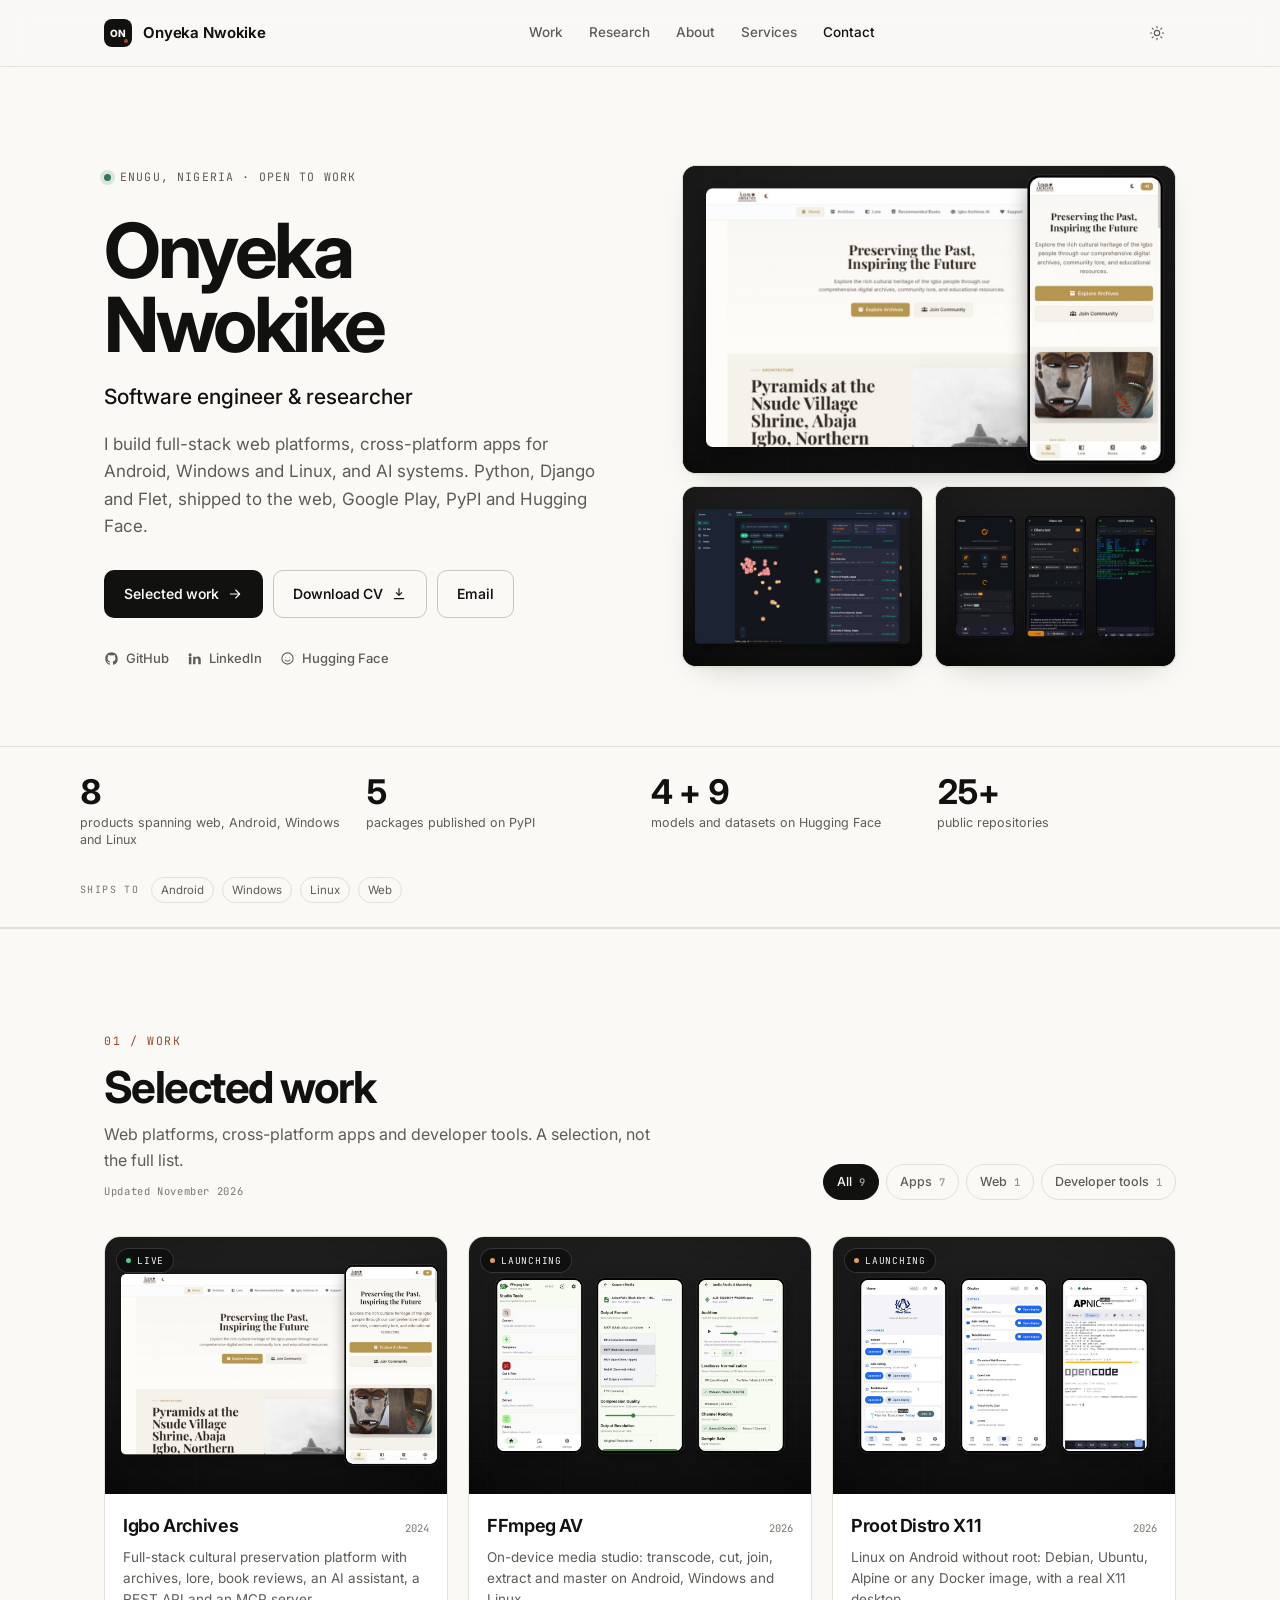
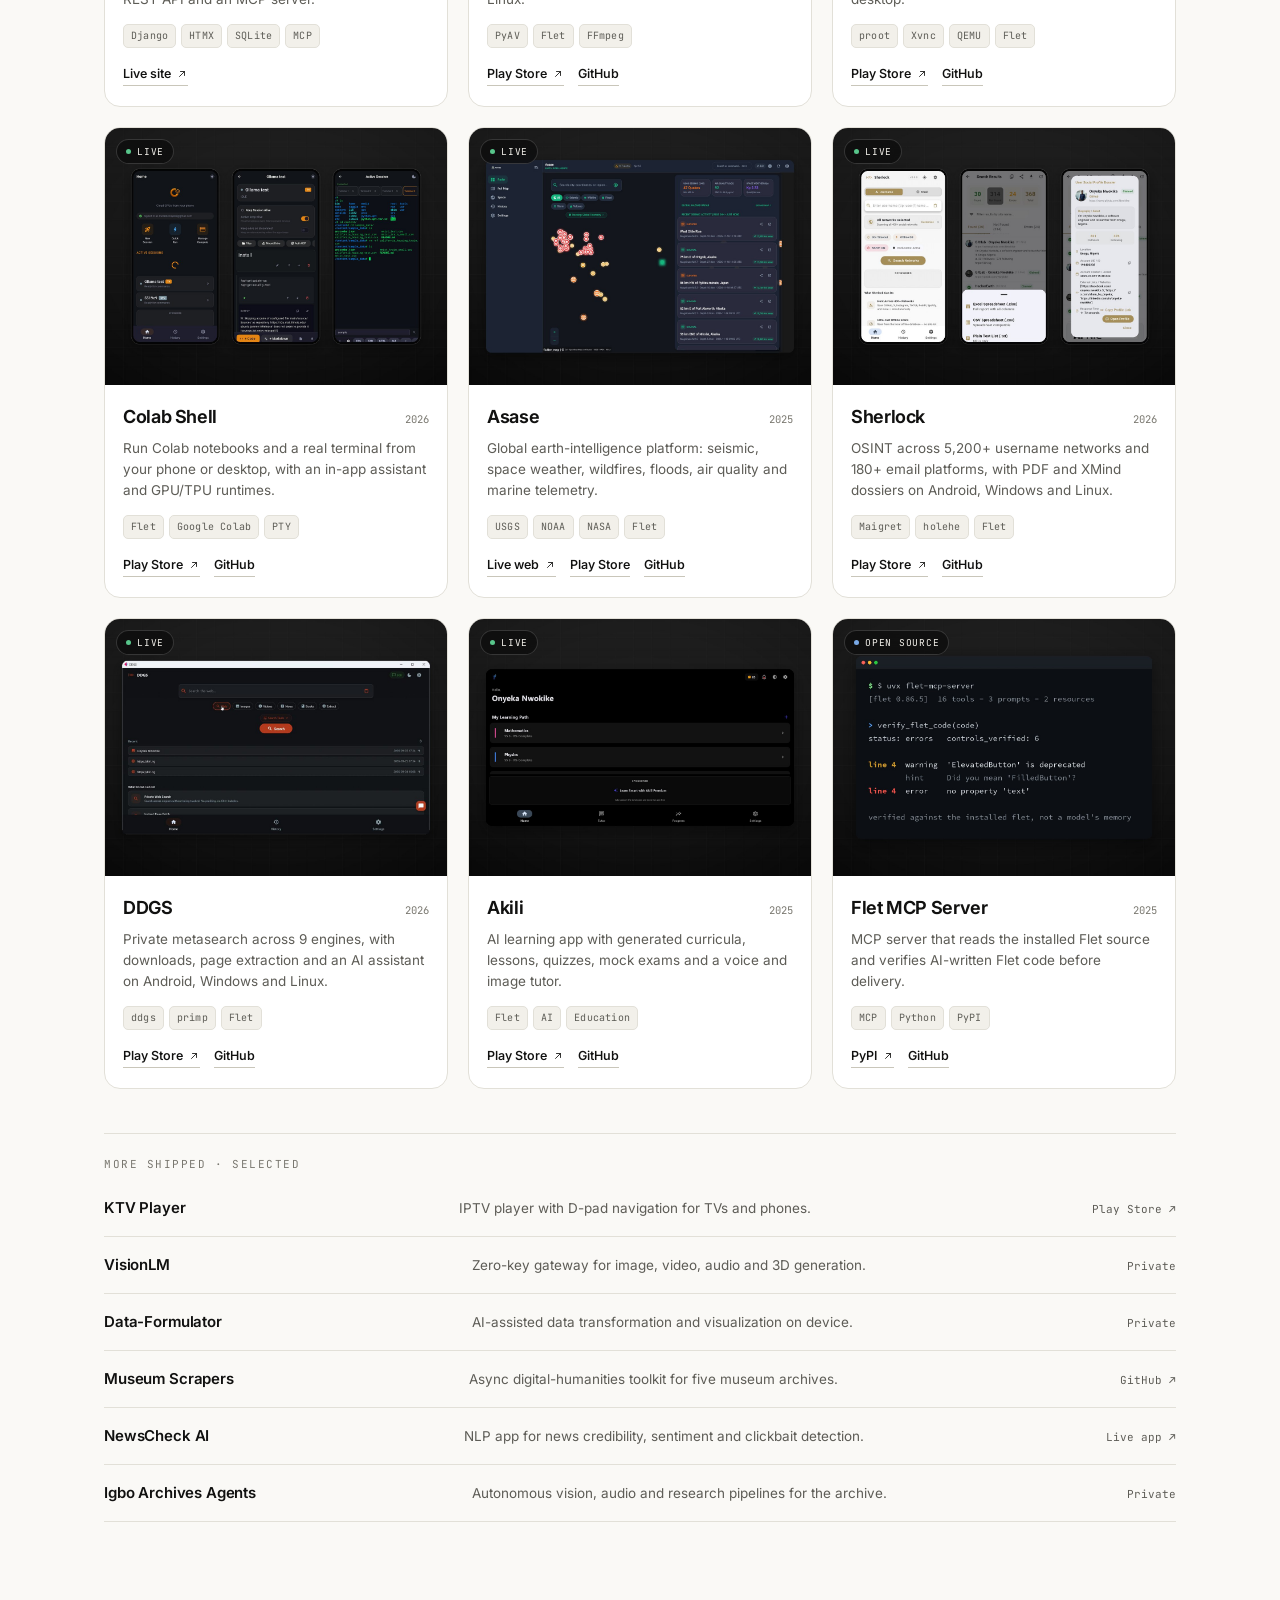
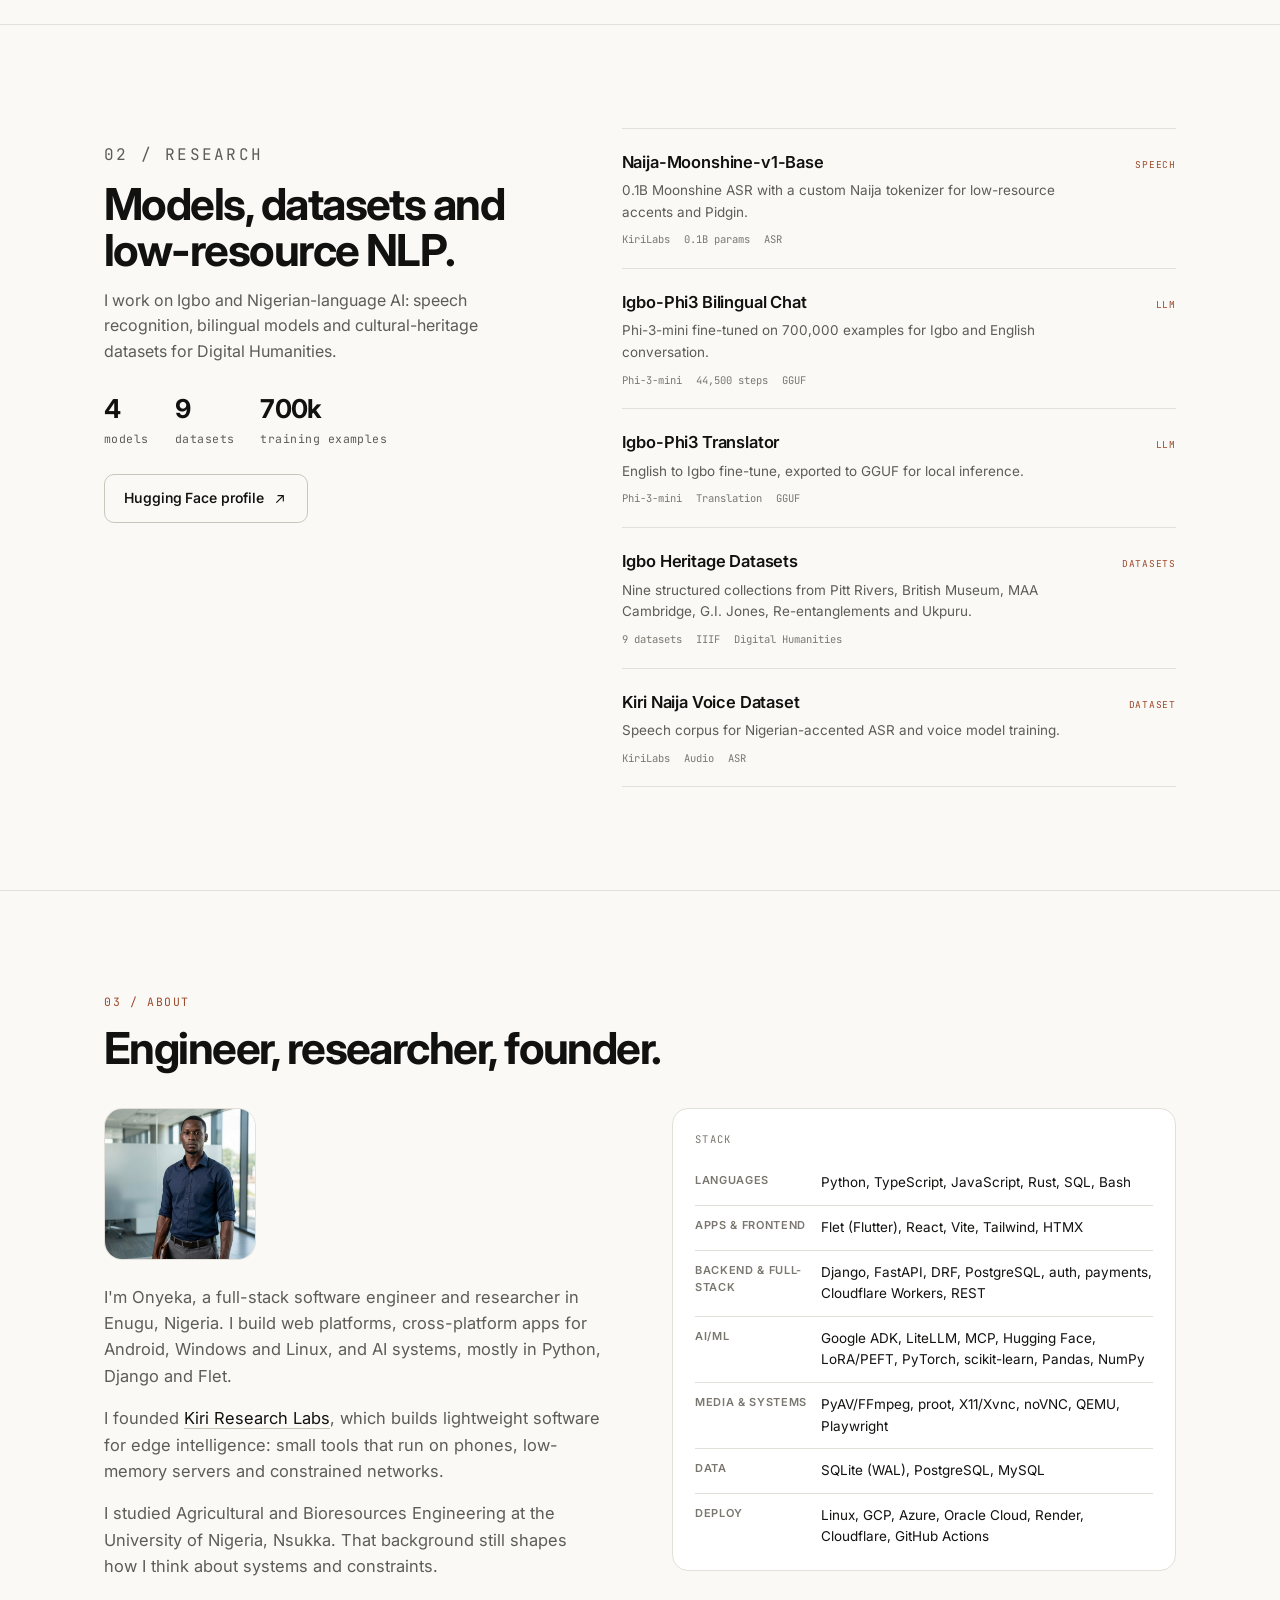
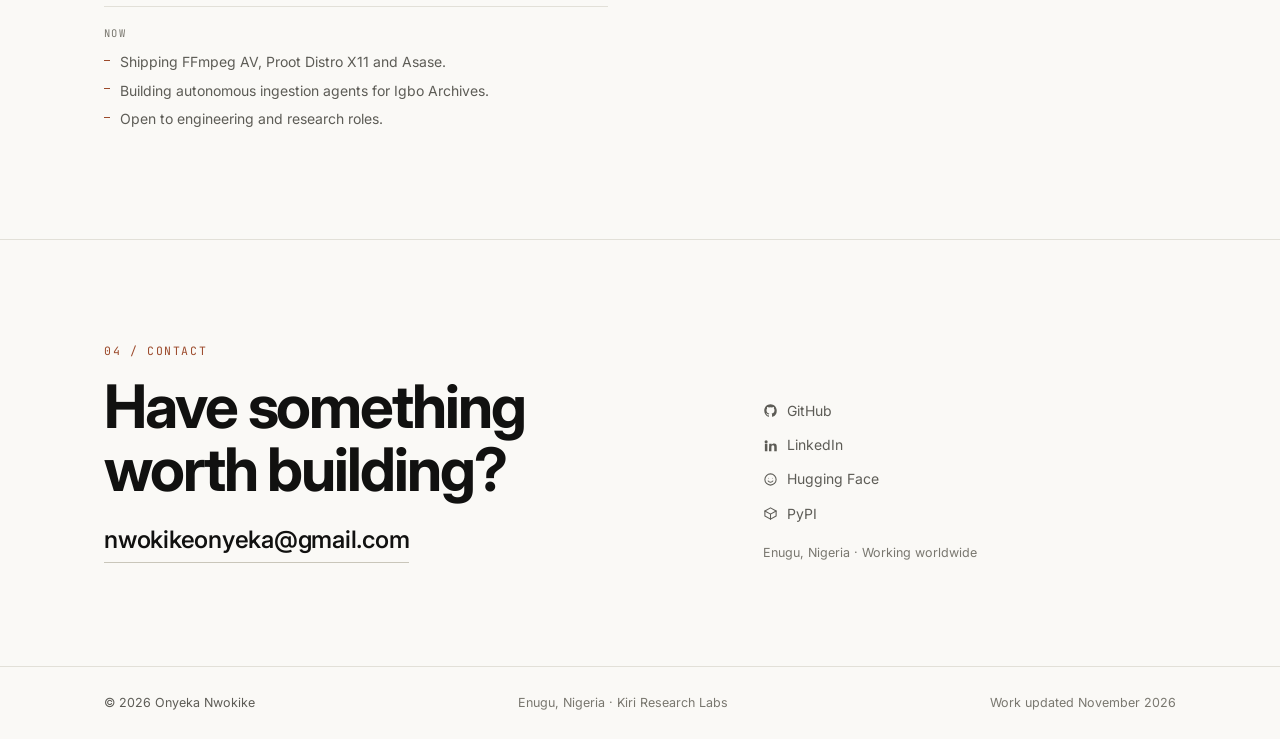
==== commit c38a14b9: "Emphasize full-stack web and backend; add KTV Player to CV" ====
--- a/index.html
+++ b/index.html
@@ -4,7 +4,7 @@
   <meta charset="utf-8">
   <meta name="viewport" content="width=device-width, initial-scale=1">
   <title>Onyeka Nwokike | Software Engineer &amp; Researcher</title>
-  <meta name="description" content="Onyeka Nwokike builds cross-platform apps for Android, Windows and Linux, plus developer tooling and AI systems. 8 apps shipped, 5 PyPI packages, 4 models and 9 datasets on Hugging Face.">
+  <meta name="description" content="Onyeka Nwokike is a full-stack engineer building web platforms, cross-platform apps for Android, Windows and Linux, and AI systems. 8 apps shipped, 5 PyPI packages, 4 models and 9 datasets on Hugging Face.">
   <link rel="canonical" href="https://nwokike.github.io/">
 
   <script>
@@ -122,8 +122,8 @@
           <h1>Onyeka<br>Nwokike</h1>
           <p class="hero-role">Software engineer &amp; researcher</p>
           <p class="hero-lede">
-            I build cross-platform apps for Android, Windows and Linux, plus developer tools
-            and AI systems in Python and Flet. Shipped to Google Play, PyPI and Hugging Face.
+            I build full-stack web platforms, cross-platform apps for Android, Windows and Linux,
+            and AI systems. Python, Django and Flet, shipped to the web, Google Play, PyPI and Hugging Face.
           </p>
           <div class="hero-actions">
             <a class="btn btn-primary" href="#work">Selected work <svg class="i" aria-hidden="true"><use href="#i-arrow"/></svg></a>
@@ -155,7 +155,7 @@
       <div class="wrap proof-grid">
         <div>
           <div class="stat-num">8</div>
-          <div class="stat-label">apps spanning Android, Windows and Linux</div>
+          <div class="stat-label">products spanning web, Android, Windows and Linux</div>
         </div>
         <div>
           <div class="stat-num">5</div>
@@ -185,26 +185,26 @@
           <div>
             <p class="kicker">01 / Work</p>
             <h2>Selected work</h2>
-            <p class="section-sub">A selection of current work, not the full list. I ship often, so this page changes.</p>
+            <p class="section-sub">Web platforms, cross-platform apps and developer tools. A selection, not the full list.</p>
             <p class="updated">Updated November 2026</p>
           </div>
           <div class="filters" role="group" aria-label="Filter work">
             <button class="filter" data-filter="all" aria-pressed="true">All <span>9</span></button>
             <button class="filter" data-filter="apps" aria-pressed="false">Apps <span>7</span></button>
-            <button class="filter" data-filter="platform" aria-pressed="false">Platform <span>1</span></button>
+            <button class="filter" data-filter="web" aria-pressed="false">Web <span>1</span></button>
             <button class="filter" data-filter="tools" aria-pressed="false">Developer tools <span>1</span></button>
           </div>
         </div>
 
         <div class="work-grid" id="workGrid">
-          <article class="card reveal" data-cat="platform">
+          <article class="card reveal" data-cat="web">
             <a class="card-media" href="https://igboarchives.com.ng" target="_blank" rel="noopener" aria-label="Open the Igbo Archives live site">
               <img src="images/work/card-igbo.jpg" alt="Igbo Archives home page on desktop and mobile" width="1200" height="900" loading="lazy">
               <span class="status live">Live</span>
             </a>
             <div class="card-body">
               <div class="card-top"><h3>Igbo Archives</h3><span class="year">2024</span></div>
-              <p>Cultural preservation PWA with archives, lore, book reviews, an AI assistant, a REST API and an MCP server.</p>
+              <p>Full-stack cultural preservation platform with archives, lore, book reviews, an AI assistant, a REST API and an MCP server.</p>
               <ul class="tags"><li>Django</li><li>HTMX</li><li>SQLite</li><li>MCP</li></ul>
               <div class="card-links">
                 <a href="https://igboarchives.com.ng" target="_blank" rel="noopener">Live site <svg class="i" aria-hidden="true"><use href="#i-ext"/></svg></a>
@@ -444,9 +444,9 @@
           <div>
             <img class="about-photo" src="images/FB_IMG.jpg" alt="Onyeka Nwokike" width="1080" height="1080" loading="lazy">
             <p class="about-text">
-              I'm Onyeka, a software engineer and researcher in Enugu, Nigeria. I build
-              cross-platform apps for Android, Windows and Linux, plus developer tools and AI systems,
-              mostly in Python and Flet.
+              I'm Onyeka, a full-stack software engineer and researcher in Enugu, Nigeria. I build
+              web platforms, cross-platform apps for Android, Windows and Linux, and AI systems,
+              mostly in Python, Django and Flet.
             </p>
             <p class="about-text">
               I founded <a href="https://kiri.ng" target="_blank" rel="noopener">Kiri Research Labs</a>,
@@ -470,8 +470,8 @@
           <div class="stack">
             <div class="stack-title">Stack</div>
             <div class="stack-row"><div class="stack-key">Languages</div><div class="stack-val">Python, TypeScript, JavaScript, Rust, SQL, Bash</div></div>
-            <div class="stack-row"><div class="stack-key">Apps</div><div class="stack-val">Flet (Flutter), React, Vite, Tailwind, HTMX</div></div>
-            <div class="stack-row"><div class="stack-key">Backend</div><div class="stack-val">Django, FastAPI, DRF, Cloudflare Workers, REST</div></div>
+            <div class="stack-row"><div class="stack-key">Apps &amp; frontend</div><div class="stack-val">Flet (Flutter), React, Vite, Tailwind, HTMX</div></div>
+            <div class="stack-row"><div class="stack-key">Backend &amp; full-stack</div><div class="stack-val">Django, FastAPI, DRF, PostgreSQL, auth, payments, Cloudflare Workers, REST</div></div>
             <div class="stack-row"><div class="stack-key">AI/ML</div><div class="stack-val">Google ADK, LiteLLM, MCP, Hugging Face, LoRA/PEFT, PyTorch, scikit-learn, Pandas, NumPy</div></div>
             <div class="stack-row"><div class="stack-key">Media &amp; systems</div><div class="stack-val">PyAV/FFmpeg, proot, X11/Xvnc, noVNC, QEMU, Playwright</div></div>
             <div class="stack-row"><div class="stack-key">Data</div><div class="stack-val">SQLite (WAL), PostgreSQL, MySQL</div></div>
@@ -519,7 +519,7 @@
     "worksFor": { "@type": "Organization", "name": "Kiri Research Labs", "url": "https://kiri.ng" },
     "alumniOf": { "@type": "CollegeOrUniversity", "name": "University of Nigeria, Nsukka" },
     "address": { "@type": "PostalAddress", "addressLocality": "Enugu", "addressCountry": "NG" },
-    "knowsAbout": ["Python", "Flet", "Cross-platform desktop apps", "Django", "AI agents", "Model Context Protocol", "Hugging Face", "Linux on Android", "Digital Humanities"],
+    "knowsAbout": ["Python", "Full-stack web development", "Django", "FastAPI", "PostgreSQL", "Flet", "Cross-platform desktop apps", "AI agents", "Model Context Protocol", "Hugging Face", "Linux on Android", "Digital Humanities"],
     "sameAs": [
       "https://github.com/Nwokike",
       "https://www.linkedin.com/in/onyeka-nwokike",
